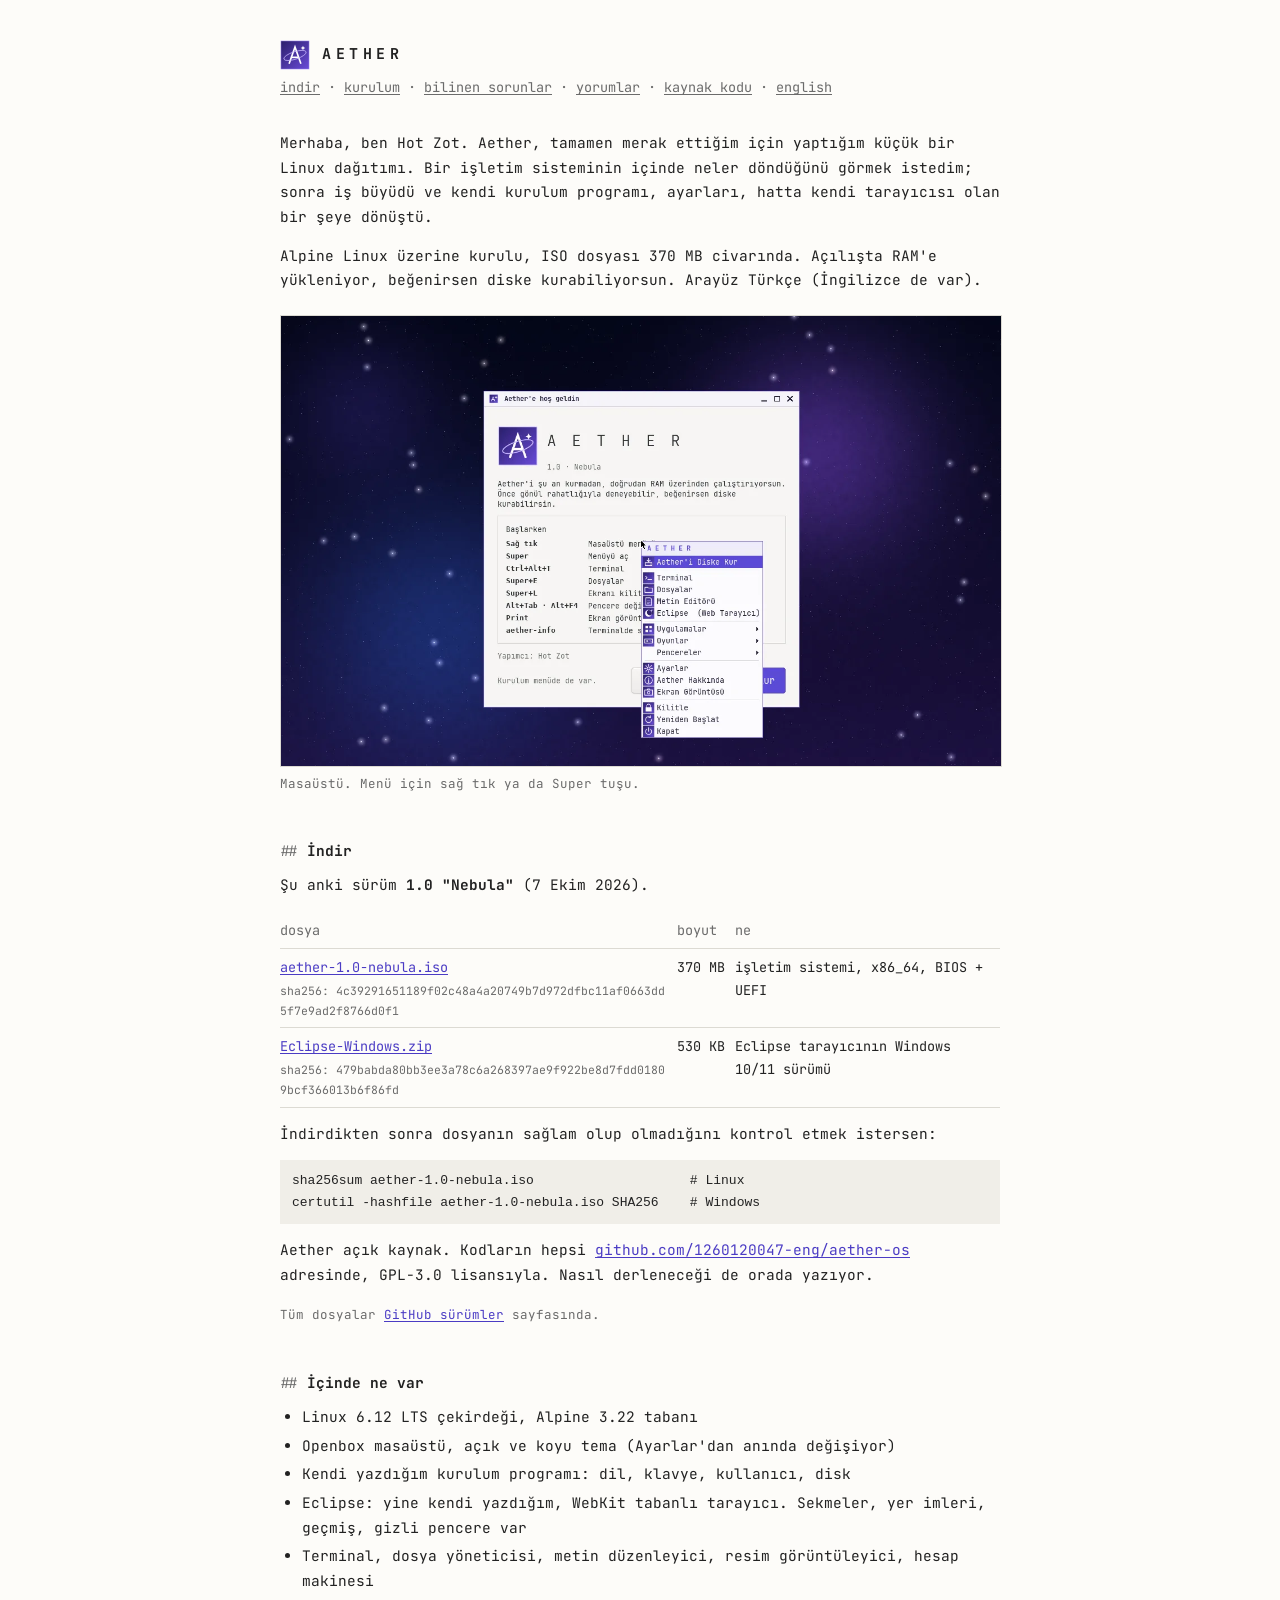
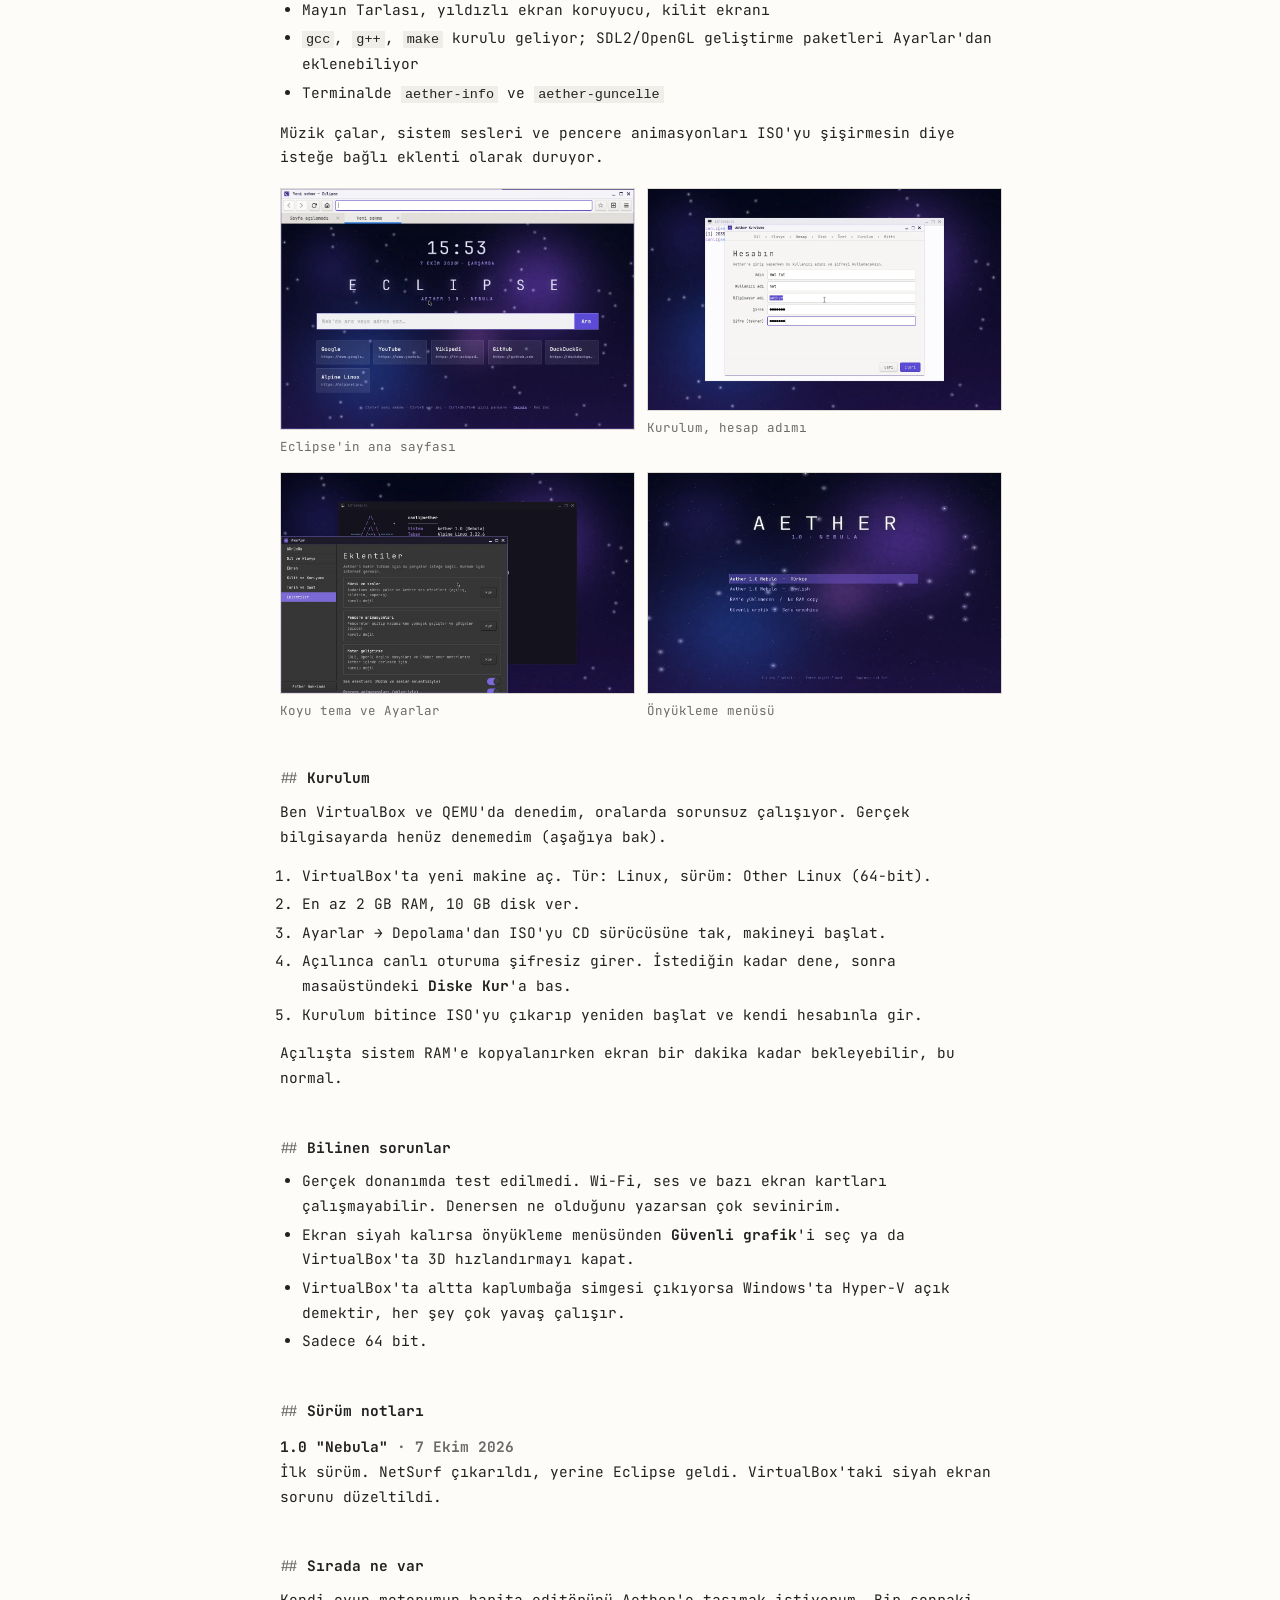
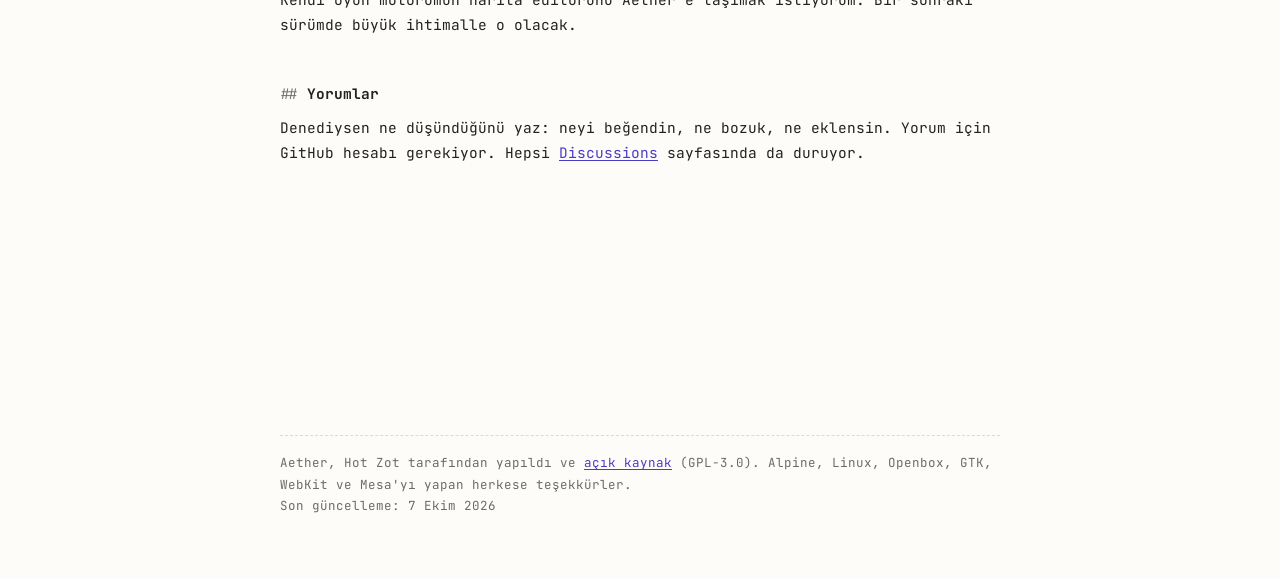
==== index.html @ 7eb0932d "İngilizce sayfa" ====
<!doctype html>
<html lang="tr">
<head>
<meta charset="utf-8">
<meta name="viewport" content="width=device-width, initial-scale=1">
<title>Aether Linux</title>
<meta name="description" content="Aether: Alpine tabanlı, küçük, Türkçe bir Linux dağıtımı. Hot Zot'un hobi projesi.">
<link rel="alternate" hreflang="tr" href="https://aether-os.dev/">
<link rel="alternate" hreflang="en" href="https://aether-os.dev/en/">
<link rel="icon" href="img/aether.svg" type="image/svg+xml">
<link rel="preconnect" href="https://fonts.googleapis.com">
<link rel="preconnect" href="https://fonts.gstatic.com" crossorigin>
<link rel="stylesheet" href="https://fonts.googleapis.com/css2?family=JetBrains+Mono:ital,wght@0,400;0,700;1,400&display=swap">
<style>
:root {
  --bg: #fdfcf9;
  --fg: #222;
  --soluk: #6b6b6b;
  --cizgi: #dcdad3;
  --link: #4b3cc4;
  --ziyaret: #7a3cab;
  --kod: #f0eee8;
}
@media (prefers-color-scheme: dark) {
  :root:not([data-theme="light"]) {
    --bg: #15141a; --fg: #ddd; --soluk: #8f8d99; --cizgi: #34323d;
    --link: #a99cff; --ziyaret: #c59cf0; --kod: #22212a; color-scheme: dark;
  }
}
:root[data-theme="dark"] {
  --bg: #15141a; --fg: #ddd; --soluk: #8f8d99; --cizgi: #34323d;
  --link: #a99cff; --ziyaret: #c59cf0; --kod: #22212a; color-scheme: dark;
}
html { -webkit-text-size-adjust: 100%; }
body {
  margin: 0; background: var(--bg); color: var(--fg);
  font: 14.5px/1.7 "JetBrains Mono", ui-monospace, Consolas, monospace;
}
.sayfa { max-width: 720px; margin: 0 auto; padding: 40px 16px 64px; }
a { color: var(--link); text-underline-offset: 2px; }
a:visited { color: var(--ziyaret); }
h1, h2 { font-weight: 700; line-height: 1.3; }
h1 { font-size: 15px; margin: 0; letter-spacing: .3em; }
h2 { font-size: 14.5px; margin: 48px 0 12px; }
h2::before { content: "## "; color: var(--soluk); font-weight: 400; }
p, ul, ol { margin: 0 0 14px; }
ul, ol { padding-left: 22px; }
li { margin-bottom: 4px; }
code { background: var(--kod); padding: 1px 4px; font-size: 13.5px; }
img { max-width: 100%; height: auto; display: block; }
.soluk { color: var(--soluk); }
small { font-size: 12.5px; }

.ust { display: flex; align-items: center; gap: 12px; margin-bottom: 6px; }
.ust img { width: 30px; height: 30px; }
.menu { margin: 0 0 32px; color: var(--soluk); font-size: 13.5px; }
.menu a, .menu a:visited { color: var(--soluk); }

figure { margin: 22px 0; }
figure img { border: 1px solid var(--cizgi); }
figcaption { color: var(--soluk); font-size: 12.5px; margin-top: 6px; }

.resimler { display: grid; grid-template-columns: 1fr 1fr; gap: 14px; margin: 18px 0; }
.resimler figure { margin: 0; }

.tablo { overflow-x: auto; margin: 14px 0; }
table { border-collapse: collapse; width: 100%; font-size: 13.5px; }
th, td { text-align: left; padding: 7px 10px 7px 0; border-bottom: 1px solid var(--cizgi); vertical-align: top; }
th { font-weight: 400; color: var(--soluk); }
td.boy { white-space: nowrap; }
.ozet { font-size: 11.5px; color: var(--soluk); word-break: break-all; display: block; margin-top: 2px; }

pre { background: var(--kod); padding: 10px 12px; overflow-x: auto; font-size: 13px; margin: 0 0 14px; }

.gunluk dt { font-weight: 700; }
.gunluk dd { margin: 0 0 12px 0; }

#yorumlar { margin-top: 14px; min-height: 200px; }
.alt { margin-top: 56px; padding-top: 16px; border-top: 1px dashed var(--cizgi); color: var(--soluk); font-size: 12.5px; }

@media (max-width: 560px) {
  body { font-size: 14px; }
  .resimler { grid-template-columns: 1fr; }
}
</style>
</head>
<body>
<div class="sayfa">

<div class="ust">
  <img src="img/aether.svg" alt="">
  <h1>AETHER</h1>
</div>
<p class="menu">
  <a href="#indir">indir</a> ·
  <a href="#kurulum">kurulum</a> ·
  <a href="#sorunlar">bilinen sorunlar</a> ·
  <a href="#yorum">yorumlar</a> ·
  <a href="https://github.com/1260120047-eng/aether-os">kaynak kodu</a> ·
  <a href="en/" hreflang="en" lang="en">english</a>
</p>

<p>Merhaba, ben Hot Zot. Aether, tamamen merak ettiğim için yaptığım küçük bir Linux dağıtımı. Bir işletim sisteminin içinde neler döndüğünü görmek istedim; sonra iş büyüdü ve kendi kurulum programı, ayarları, hatta kendi tarayıcısı olan bir şeye dönüştü.</p>

<p>Alpine Linux üzerine kurulu, ISO dosyası 370 MB civarında. Açılışta RAM'e yükleniyor, beğenirsen diske kurabiliyorsun. Arayüz Türkçe (İngilizce de var).</p>

<figure>
  <a href="img/masaustu.webp"><img src="img/masaustu.webp" width="1280" height="800" alt="Aether masaüstü"></a>
  <figcaption>Masaüstü. Menü için sağ tık ya da Super tuşu.</figcaption>
</figure>

<h2 id="indir">İndir</h2>

<p>Şu anki sürüm <b>1.0 "Nebula"</b> (7 Ekim 2026).</p>

<div class="tablo">
<table>
  <tr><th>dosya</th><th>boyut</th><th>ne</th></tr>
  <tr>
    <td><a href="https://github.com/1260120047-eng/aether/releases/download/1.0/aether-1.0-nebula.iso">aether-1.0-nebula.iso</a>
      <span class="ozet">sha256: 4c39291651189f02c48a4a20749b7d972dfbc11af0663dd5f7e9ad2f8766d0f1</span></td>
    <td class="boy">370 MB</td>
    <td>işletim sistemi, x86_64, BIOS + UEFI</td>
  </tr>
  <tr>
    <td><a href="https://github.com/1260120047-eng/aether/releases/download/1.0/Eclipse-Windows.zip">Eclipse-Windows.zip</a>
      <span class="ozet">sha256: 479babda80bb3ee3a78c6a268397ae9f922be8d7fdd01809bcf366013b6f86fd</span></td>
    <td class="boy">530 KB</td>
    <td>Eclipse tarayıcının Windows 10/11 sürümü</td>
  </tr>
</table>
</div>

<p>İndirdikten sonra dosyanın sağlam olup olmadığını kontrol etmek istersen:</p>
<pre>sha256sum aether-1.0-nebula.iso                    # Linux
certutil -hashfile aether-1.0-nebula.iso SHA256    # Windows</pre>

<p>Aether açık kaynak. Kodların hepsi <a href="https://github.com/1260120047-eng/aether-os">github.com/1260120047-eng/aether-os</a> adresinde, GPL-3.0 lisansıyla. Nasıl derleneceği de orada yazıyor.</p>

<p class="soluk"><small>Tüm dosyalar <a href="https://github.com/1260120047-eng/aether/releases">GitHub sürümler</a> sayfasında.</small></p>

<h2>İçinde ne var</h2>

<ul>
  <li>Linux 6.12 LTS çekirdeği, Alpine 3.22 tabanı</li>
  <li>Openbox masaüstü, açık ve koyu tema (Ayarlar'dan anında değişiyor)</li>
  <li>Kendi yazdığım kurulum programı: dil, klavye, kullanıcı, disk</li>
  <li>Eclipse: yine kendi yazdığım, WebKit tabanlı tarayıcı. Sekmeler, yer imleri, geçmiş, gizli pencere var</li>
  <li>Terminal, dosya yöneticisi, metin düzenleyici, resim görüntüleyici, hesap makinesi</li>
  <li>Mayın Tarlası, yıldızlı ekran koruyucu, kilit ekranı</li>
  <li><code>gcc</code>, <code>g++</code>, <code>make</code> kurulu geliyor; SDL2/OpenGL geliştirme paketleri Ayarlar'dan eklenebiliyor</li>
  <li>Terminalde <code>aether-info</code> ve <code>aether-guncelle</code></li>
</ul>

<p>Müzik çalar, sistem sesleri ve pencere animasyonları ISO'yu şişirmesin diye isteğe bağlı eklenti olarak duruyor.</p>

<div class="resimler">
  <figure>
    <a href="img/eclipse.webp"><img src="img/eclipse.webp" width="1102" height="750" alt="Eclipse tarayıcı" loading="lazy"></a>
    <figcaption>Eclipse'in ana sayfası</figcaption>
  </figure>
  <figure>
    <a href="img/kurulum.webp"><img src="img/kurulum.webp" width="1280" height="800" alt="Kurulum programı" loading="lazy"></a>
    <figcaption>Kurulum, hesap adımı</figcaption>
  </figure>
  <figure>
    <a href="img/koyu-tema.webp"><img src="img/koyu-tema.webp" width="1280" height="800" alt="Koyu tema" loading="lazy"></a>
    <figcaption>Koyu tema ve Ayarlar</figcaption>
  </figure>
  <figure>
    <a href="img/grub.webp"><img src="img/grub.webp" width="800" height="600" alt="Önyükleme menüsü" loading="lazy"></a>
    <figcaption>Önyükleme menüsü</figcaption>
  </figure>
</div>

<h2 id="kurulum">Kurulum</h2>

<p>Ben VirtualBox ve QEMU'da denedim, oralarda sorunsuz çalışıyor. Gerçek bilgisayarda henüz denemedim (aşağıya bak).</p>

<ol>
  <li>VirtualBox'ta yeni makine aç. Tür: Linux, sürüm: Other Linux (64-bit).</li>
  <li>En az 2 GB RAM, 10 GB disk ver.</li>
  <li>Ayarlar → Depolama'dan ISO'yu CD sürücüsüne tak, makineyi başlat.</li>
  <li>Açılınca canlı oturuma şifresiz girer. İstediğin kadar dene, sonra masaüstündeki <b>Diske Kur</b>'a bas.</li>
  <li>Kurulum bitince ISO'yu çıkarıp yeniden başlat ve kendi hesabınla gir.</li>
</ol>

<p>Açılışta sistem RAM'e kopyalanırken ekran bir dakika kadar bekleyebilir, bu normal.</p>

<h2 id="sorunlar">Bilinen sorunlar</h2>

<ul>
  <li>Gerçek donanımda test edilmedi. Wi-Fi, ses ve bazı ekran kartları çalışmayabilir. Denersen ne olduğunu yazarsan çok sevinirim.</li>
  <li>Ekran siyah kalırsa önyükleme menüsünden <b>Güvenli grafik</b>'i seç ya da VirtualBox'ta 3D hızlandırmayı kapat.</li>
  <li>VirtualBox'ta altta kaplumbağa simgesi çıkıyorsa Windows'ta Hyper-V açık demektir, her şey çok yavaş çalışır.</li>
  <li>Sadece 64 bit.</li>
</ul>

<h2>Sürüm notları</h2>

<dl class="gunluk">
  <dt>1.0 "Nebula" <span class="soluk">· 7 Ekim 2026</span></dt>
  <dd>İlk sürüm. NetSurf çıkarıldı, yerine Eclipse geldi. VirtualBox'taki siyah ekran sorunu düzeltildi.</dd>
</dl>

<h2>Sırada ne var</h2>

<p>Kendi oyun motorumun harita editörünü Aether'e taşımak istiyorum. Bir sonraki sürümde büyük ihtimalle o olacak.</p>

<h2 id="yorum">Yorumlar</h2>

<p>Denediysen ne düşündüğünü yaz: neyi beğendin, ne bozuk, ne eklensin. Yorum için GitHub hesabı gerekiyor. Hepsi <a href="https://github.com/1260120047-eng/aether/discussions">Discussions</a> sayfasında da duruyor.</p>

<div id="yorumlar">
<script src="https://giscus.app/client.js"
        data-repo="1260120047-eng/aether"
        data-repo-id="R_kgDOU_pYoA"
        data-category="Announcements"
        data-category-id="DIC_kwDOU_pYoM4DHRGf"
        data-mapping="specific"
        data-term="aether-1.0"
        data-strict="0"
        data-reactions-enabled="1"
        data-emit-metadata="0"
        data-input-position="top"
        data-theme="preferred_color_scheme"
        data-lang="tr"
        data-loading="lazy"
        crossorigin="anonymous"
        async>
</script>
</div>

<div class="alt">
  Aether, Hot Zot tarafından yapıldı ve <a href="https://github.com/1260120047-eng/aether-os">açık kaynak</a> (GPL-3.0). Alpine, Linux, Openbox, GTK, WebKit ve Mesa'yı yapan herkese teşekkürler.<br>
  Son güncelleme: 7 Ekim 2026
</div>

</div>
</body>
</html>
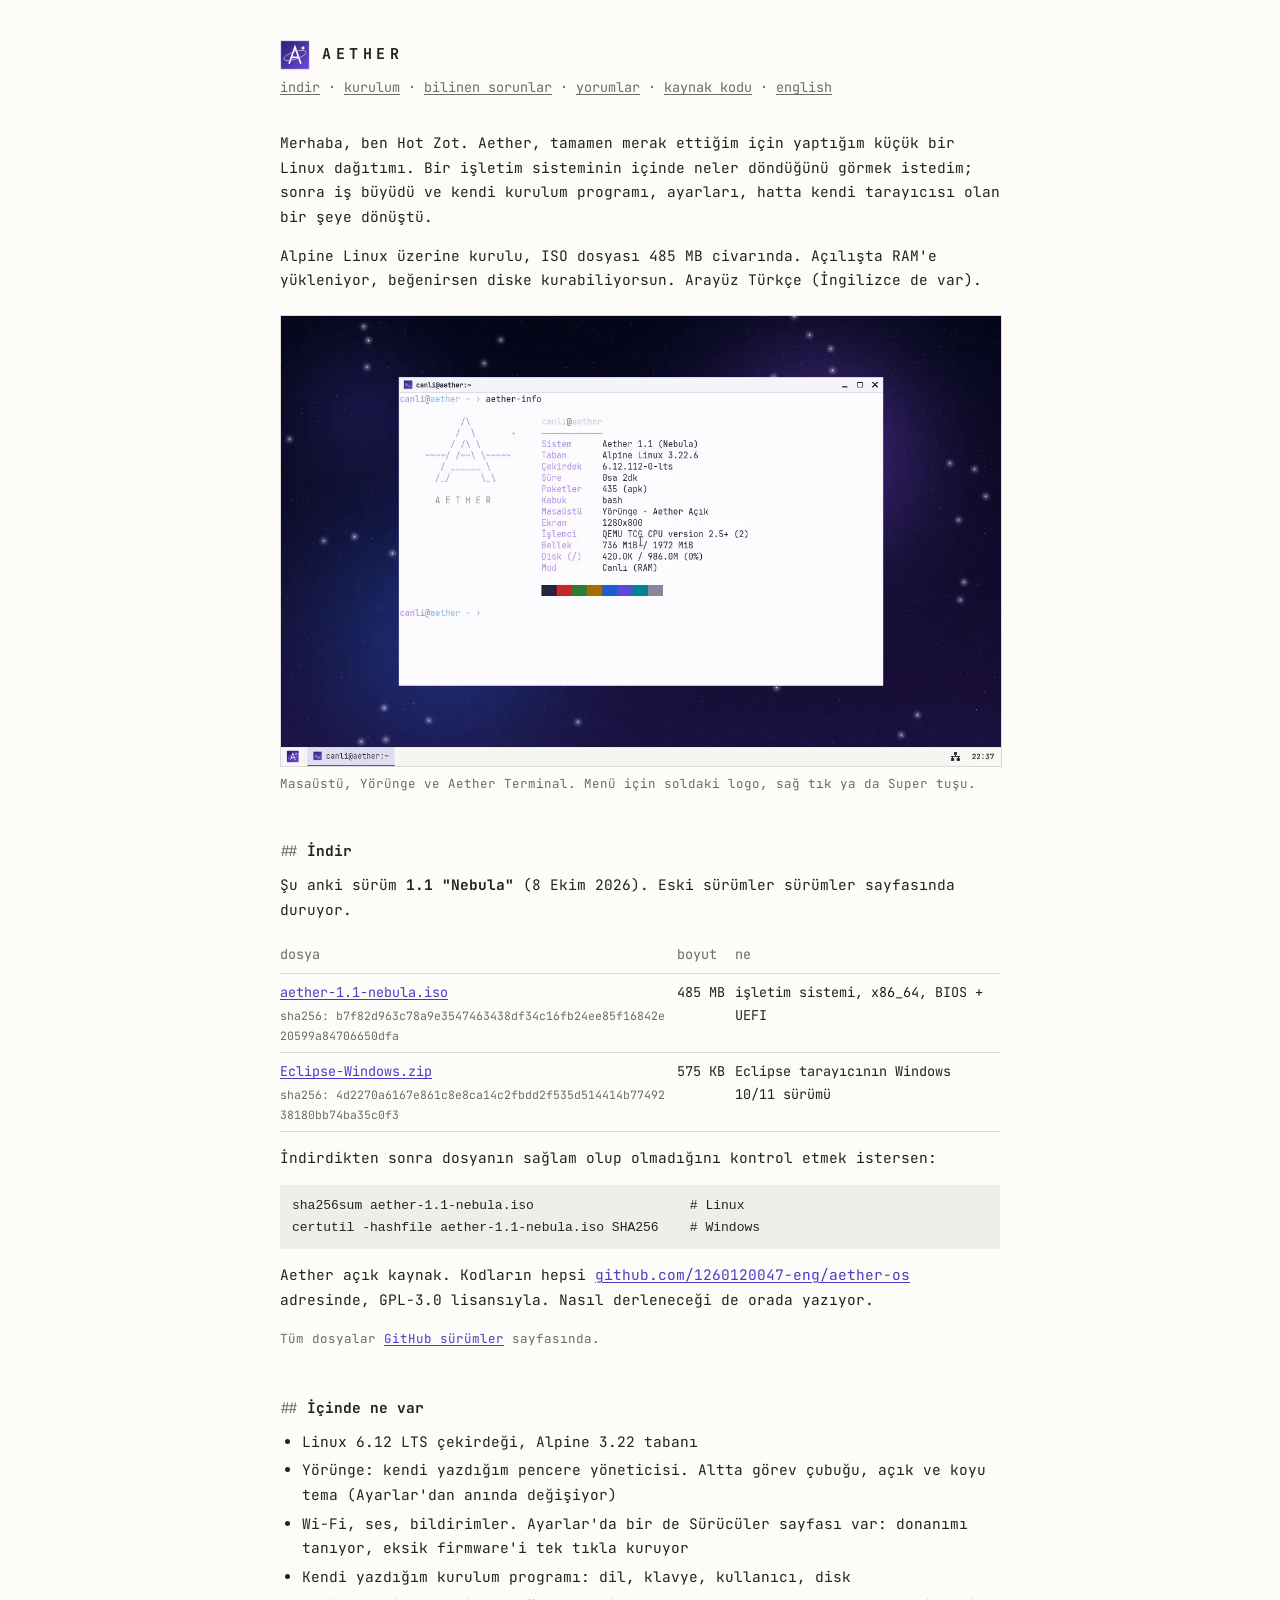
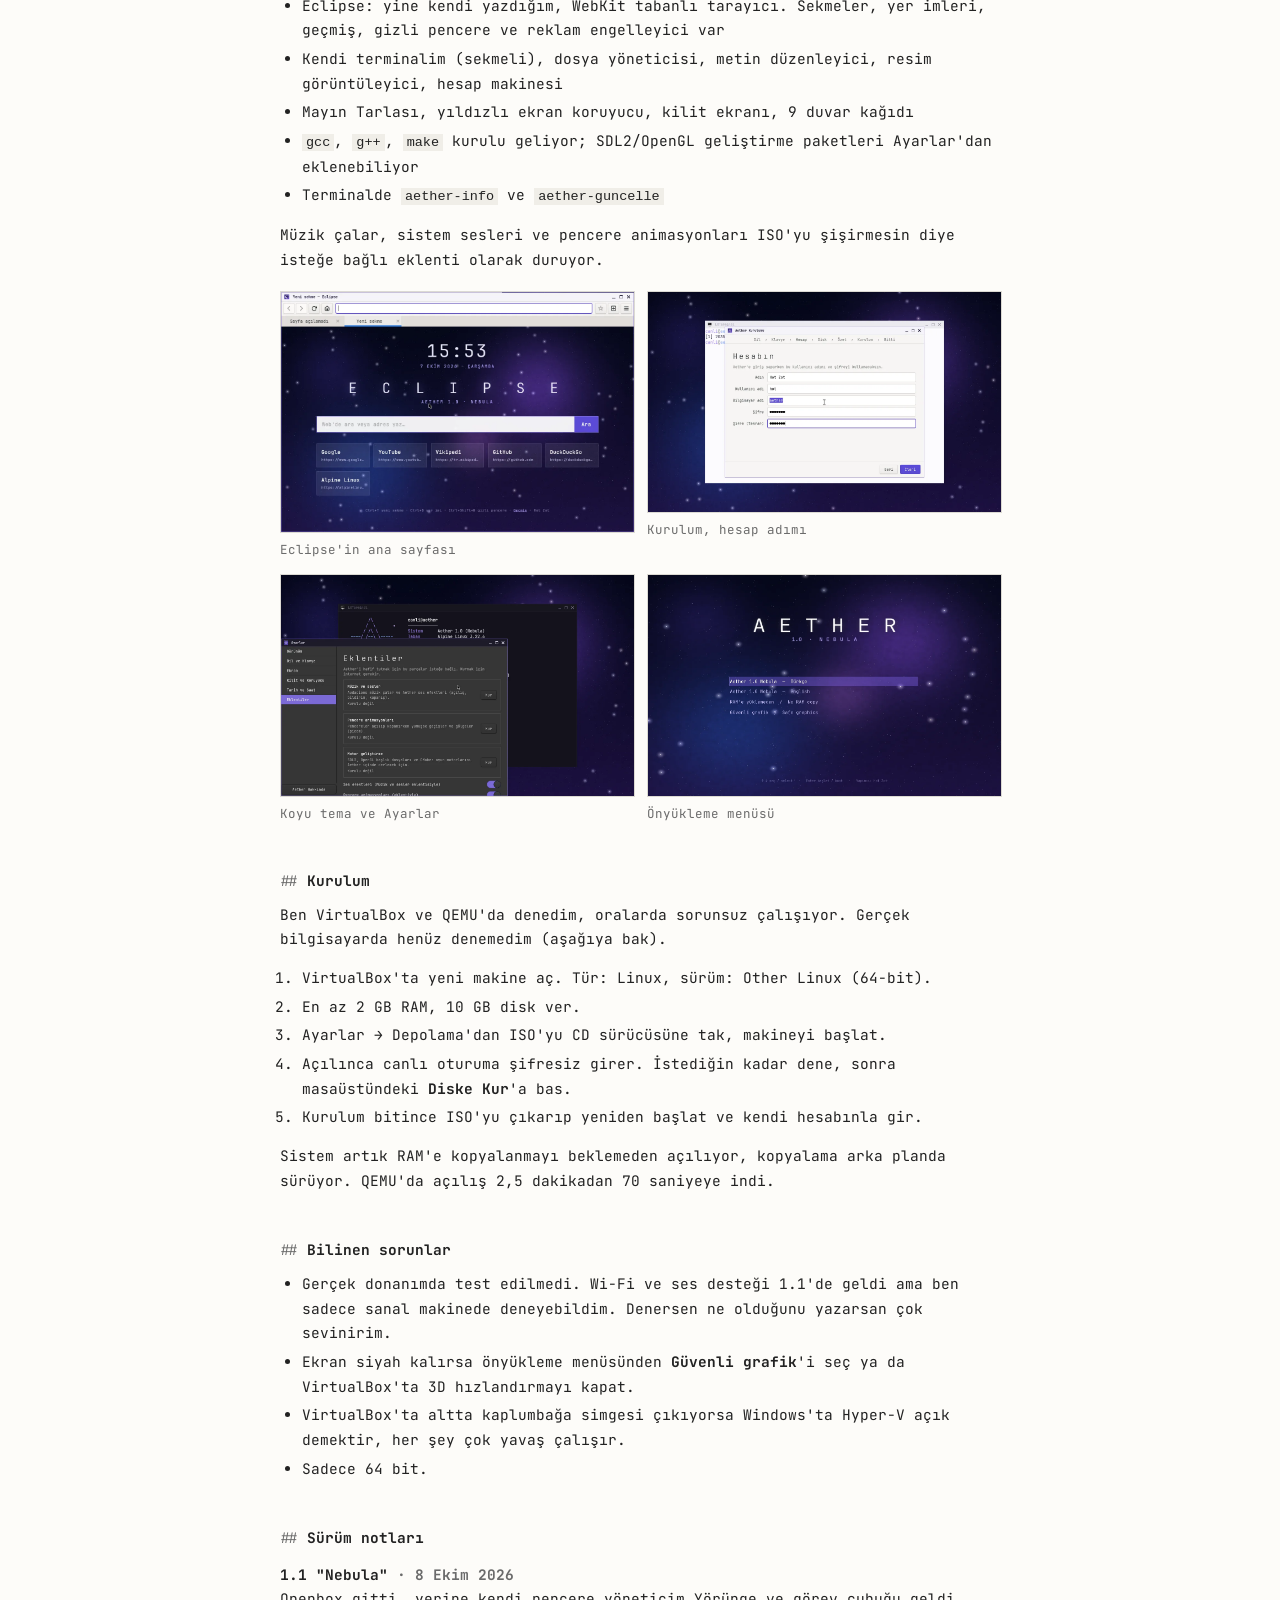
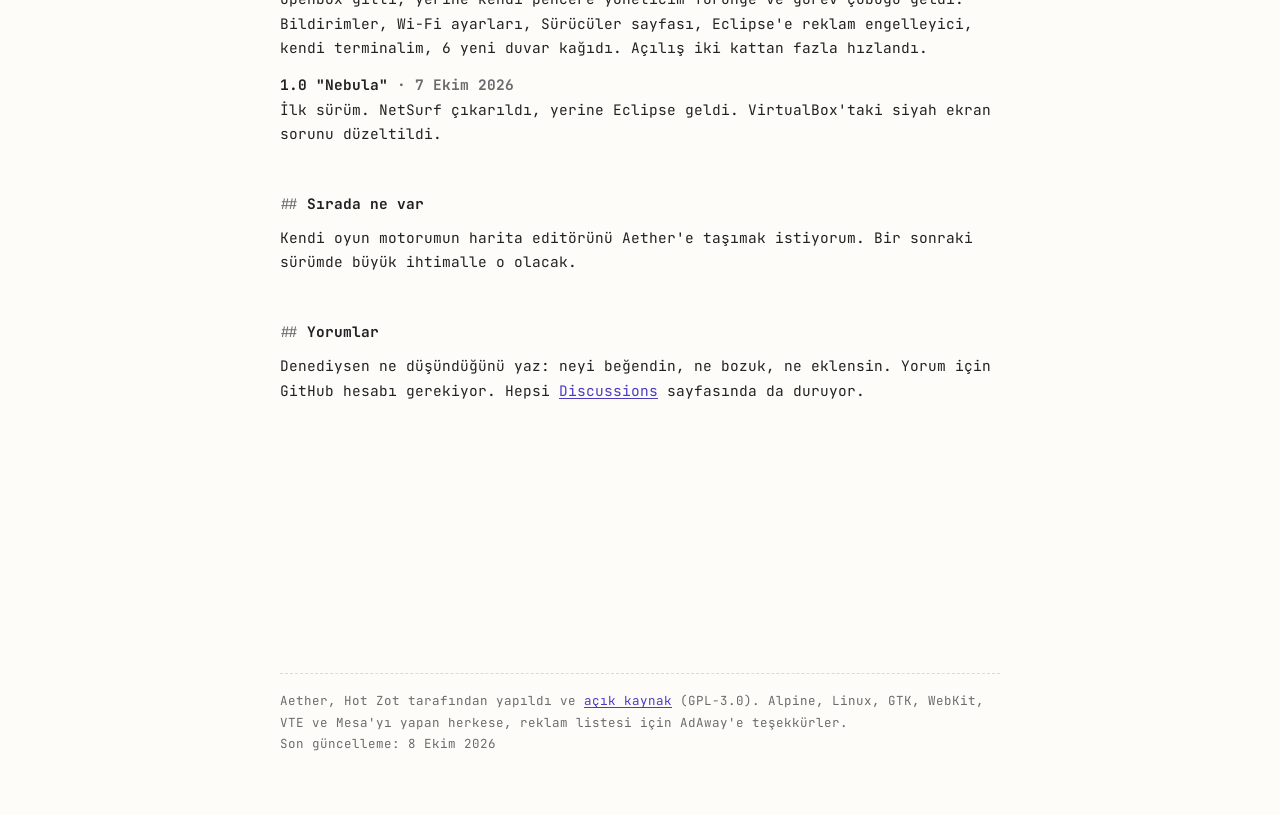
==== commit e55d703c: "1.1 "Nebula"" ====
--- a/index.html
+++ b/index.html
@@ -102,38 +102,38 @@
 
 <p>Merhaba, ben Hot Zot. Aether, tamamen merak ettiğim için yaptığım küçük bir Linux dağıtımı. Bir işletim sisteminin içinde neler döndüğünü görmek istedim; sonra iş büyüdü ve kendi kurulum programı, ayarları, hatta kendi tarayıcısı olan bir şeye dönüştü.</p>
 
-<p>Alpine Linux üzerine kurulu, ISO dosyası 370 MB civarında. Açılışta RAM'e yükleniyor, beğenirsen diske kurabiliyorsun. Arayüz Türkçe (İngilizce de var).</p>
+<p>Alpine Linux üzerine kurulu, ISO dosyası 485 MB civarında. Açılışta RAM'e yükleniyor, beğenirsen diske kurabiliyorsun. Arayüz Türkçe (İngilizce de var).</p>
 
 <figure>
   <a href="img/masaustu.webp"><img src="img/masaustu.webp" width="1280" height="800" alt="Aether masaüstü"></a>
-  <figcaption>Masaüstü. Menü için sağ tık ya da Super tuşu.</figcaption>
+  <figcaption>Masaüstü, Yörünge ve Aether Terminal. Menü için soldaki logo, sağ tık ya da Super tuşu.</figcaption>
 </figure>
 
 <h2 id="indir">İndir</h2>
 
-<p>Şu anki sürüm <b>1.0 "Nebula"</b> (7 Ekim 2026).</p>
+<p>Şu anki sürüm <b>1.1 "Nebula"</b> (8 Ekim 2026). Eski sürümler sürümler sayfasında duruyor.</p>
 
 <div class="tablo">
 <table>
   <tr><th>dosya</th><th>boyut</th><th>ne</th></tr>
   <tr>
-    <td><a href="https://github.com/1260120047-eng/aether/releases/download/1.0/aether-1.0-nebula.iso">aether-1.0-nebula.iso</a>
-      <span class="ozet">sha256: 4c39291651189f02c48a4a20749b7d972dfbc11af0663dd5f7e9ad2f8766d0f1</span></td>
-    <td class="boy">370 MB</td>
+    <td><a href="https://github.com/1260120047-eng/aether/releases/download/1.1/aether-1.1-nebula.iso">aether-1.1-nebula.iso</a>
+      <span class="ozet">sha256: b7f82d963c78a9e3547463438df34c16fb24ee85f16842e20599a84706650dfa</span></td>
+    <td class="boy">485 MB</td>
     <td>işletim sistemi, x86_64, BIOS + UEFI</td>
   </tr>
   <tr>
-    <td><a href="https://github.com/1260120047-eng/aether/releases/download/1.0/Eclipse-Windows.zip">Eclipse-Windows.zip</a>
-      <span class="ozet">sha256: 479babda80bb3ee3a78c6a268397ae9f922be8d7fdd01809bcf366013b6f86fd</span></td>
-    <td class="boy">530 KB</td>
+    <td><a href="https://github.com/1260120047-eng/aether/releases/download/1.1/Eclipse-Windows.zip">Eclipse-Windows.zip</a>
+      <span class="ozet">sha256: 4d2270a6167e861c8e8ca14c2fbdd2f535d514414b7749238180bb74ba35c0f3</span></td>
+    <td class="boy">575 KB</td>
     <td>Eclipse tarayıcının Windows 10/11 sürümü</td>
   </tr>
 </table>
 </div>
 
 <p>İndirdikten sonra dosyanın sağlam olup olmadığını kontrol etmek istersen:</p>
-<pre>sha256sum aether-1.0-nebula.iso                    # Linux
-certutil -hashfile aether-1.0-nebula.iso SHA256    # Windows</pre>
+<pre>sha256sum aether-1.1-nebula.iso                    # Linux
+certutil -hashfile aether-1.1-nebula.iso SHA256    # Windows</pre>
 
 <p>Aether açık kaynak. Kodların hepsi <a href="https://github.com/1260120047-eng/aether-os">github.com/1260120047-eng/aether-os</a> adresinde, GPL-3.0 lisansıyla. Nasıl derleneceği de orada yazıyor.</p>
 
@@ -143,11 +143,12 @@
 
 <ul>
   <li>Linux 6.12 LTS çekirdeği, Alpine 3.22 tabanı</li>
-  <li>Openbox masaüstü, açık ve koyu tema (Ayarlar'dan anında değişiyor)</li>
+  <li>Yörünge: kendi yazdığım pencere yöneticisi. Altta görev çubuğu, açık ve koyu tema (Ayarlar'dan anında değişiyor)</li>
+  <li>Wi-Fi, ses, bildirimler. Ayarlar'da bir de Sürücüler sayfası var: donanımı tanıyor, eksik firmware'i tek tıkla kuruyor</li>
   <li>Kendi yazdığım kurulum programı: dil, klavye, kullanıcı, disk</li>
-  <li>Eclipse: yine kendi yazdığım, WebKit tabanlı tarayıcı. Sekmeler, yer imleri, geçmiş, gizli pencere var</li>
-  <li>Terminal, dosya yöneticisi, metin düzenleyici, resim görüntüleyici, hesap makinesi</li>
-  <li>Mayın Tarlası, yıldızlı ekran koruyucu, kilit ekranı</li>
+  <li>Eclipse: yine kendi yazdığım, WebKit tabanlı tarayıcı. Sekmeler, yer imleri, geçmiş, gizli pencere ve reklam engelleyici var</li>
+  <li>Kendi terminalim (sekmeli), dosya yöneticisi, metin düzenleyici, resim görüntüleyici, hesap makinesi</li>
+  <li>Mayın Tarlası, yıldızlı ekran koruyucu, kilit ekranı, 9 duvar kağıdı</li>
   <li><code>gcc</code>, <code>g++</code>, <code>make</code> kurulu geliyor; SDL2/OpenGL geliştirme paketleri Ayarlar'dan eklenebiliyor</li>
   <li>Terminalde <code>aether-info</code> ve <code>aether-guncelle</code></li>
 </ul>
@@ -185,12 +186,12 @@
   <li>Kurulum bitince ISO'yu çıkarıp yeniden başlat ve kendi hesabınla gir.</li>
 </ol>
 
-<p>Açılışta sistem RAM'e kopyalanırken ekran bir dakika kadar bekleyebilir, bu normal.</p>
+<p>Sistem artık RAM'e kopyalanmayı beklemeden açılıyor, kopyalama arka planda sürüyor. QEMU'da açılış 2,5 dakikadan 70 saniyeye indi.</p>
 
 <h2 id="sorunlar">Bilinen sorunlar</h2>
 
 <ul>
-  <li>Gerçek donanımda test edilmedi. Wi-Fi, ses ve bazı ekran kartları çalışmayabilir. Denersen ne olduğunu yazarsan çok sevinirim.</li>
+  <li>Gerçek donanımda test edilmedi. Wi-Fi ve ses desteği 1.1'de geldi ama ben sadece sanal makinede deneyebildim. Denersen ne olduğunu yazarsan çok sevinirim.</li>
   <li>Ekran siyah kalırsa önyükleme menüsünden <b>Güvenli grafik</b>'i seç ya da VirtualBox'ta 3D hızlandırmayı kapat.</li>
   <li>VirtualBox'ta altta kaplumbağa simgesi çıkıyorsa Windows'ta Hyper-V açık demektir, her şey çok yavaş çalışır.</li>
   <li>Sadece 64 bit.</li>
@@ -199,6 +200,8 @@
 <h2>Sürüm notları</h2>
 
 <dl class="gunluk">
+  <dt>1.1 "Nebula" <span class="soluk">· 8 Ekim 2026</span></dt>
+  <dd>Openbox gitti, yerine kendi pencere yöneticim Yörünge ve görev çubuğu geldi. Bildirimler, Wi-Fi ayarları, Sürücüler sayfası, Eclipse'e reklam engelleyici, kendi terminalim, 6 yeni duvar kağıdı. Açılış iki kattan fazla hızlandı.</dd>
   <dt>1.0 "Nebula" <span class="soluk">· 7 Ekim 2026</span></dt>
   <dd>İlk sürüm. NetSurf çıkarıldı, yerine Eclipse geldi. VirtualBox'taki siyah ekran sorunu düzeltildi.</dd>
 </dl>
@@ -232,8 +235,8 @@
 </div>
 
 <div class="alt">
-  Aether, Hot Zot tarafından yapıldı ve <a href="https://github.com/1260120047-eng/aether-os">açık kaynak</a> (GPL-3.0). Alpine, Linux, Openbox, GTK, WebKit ve Mesa'yı yapan herkese teşekkürler.<br>
-  Son güncelleme: 7 Ekim 2026
+  Aether, Hot Zot tarafından yapıldı ve <a href="https://github.com/1260120047-eng/aether-os">açık kaynak</a> (GPL-3.0). Alpine, Linux, GTK, WebKit, VTE ve Mesa'yı yapan herkese, reklam listesi için AdAway'e teşekkürler.<br>
+  Son güncelleme: 8 Ekim 2026
 </div>
 
 </div>
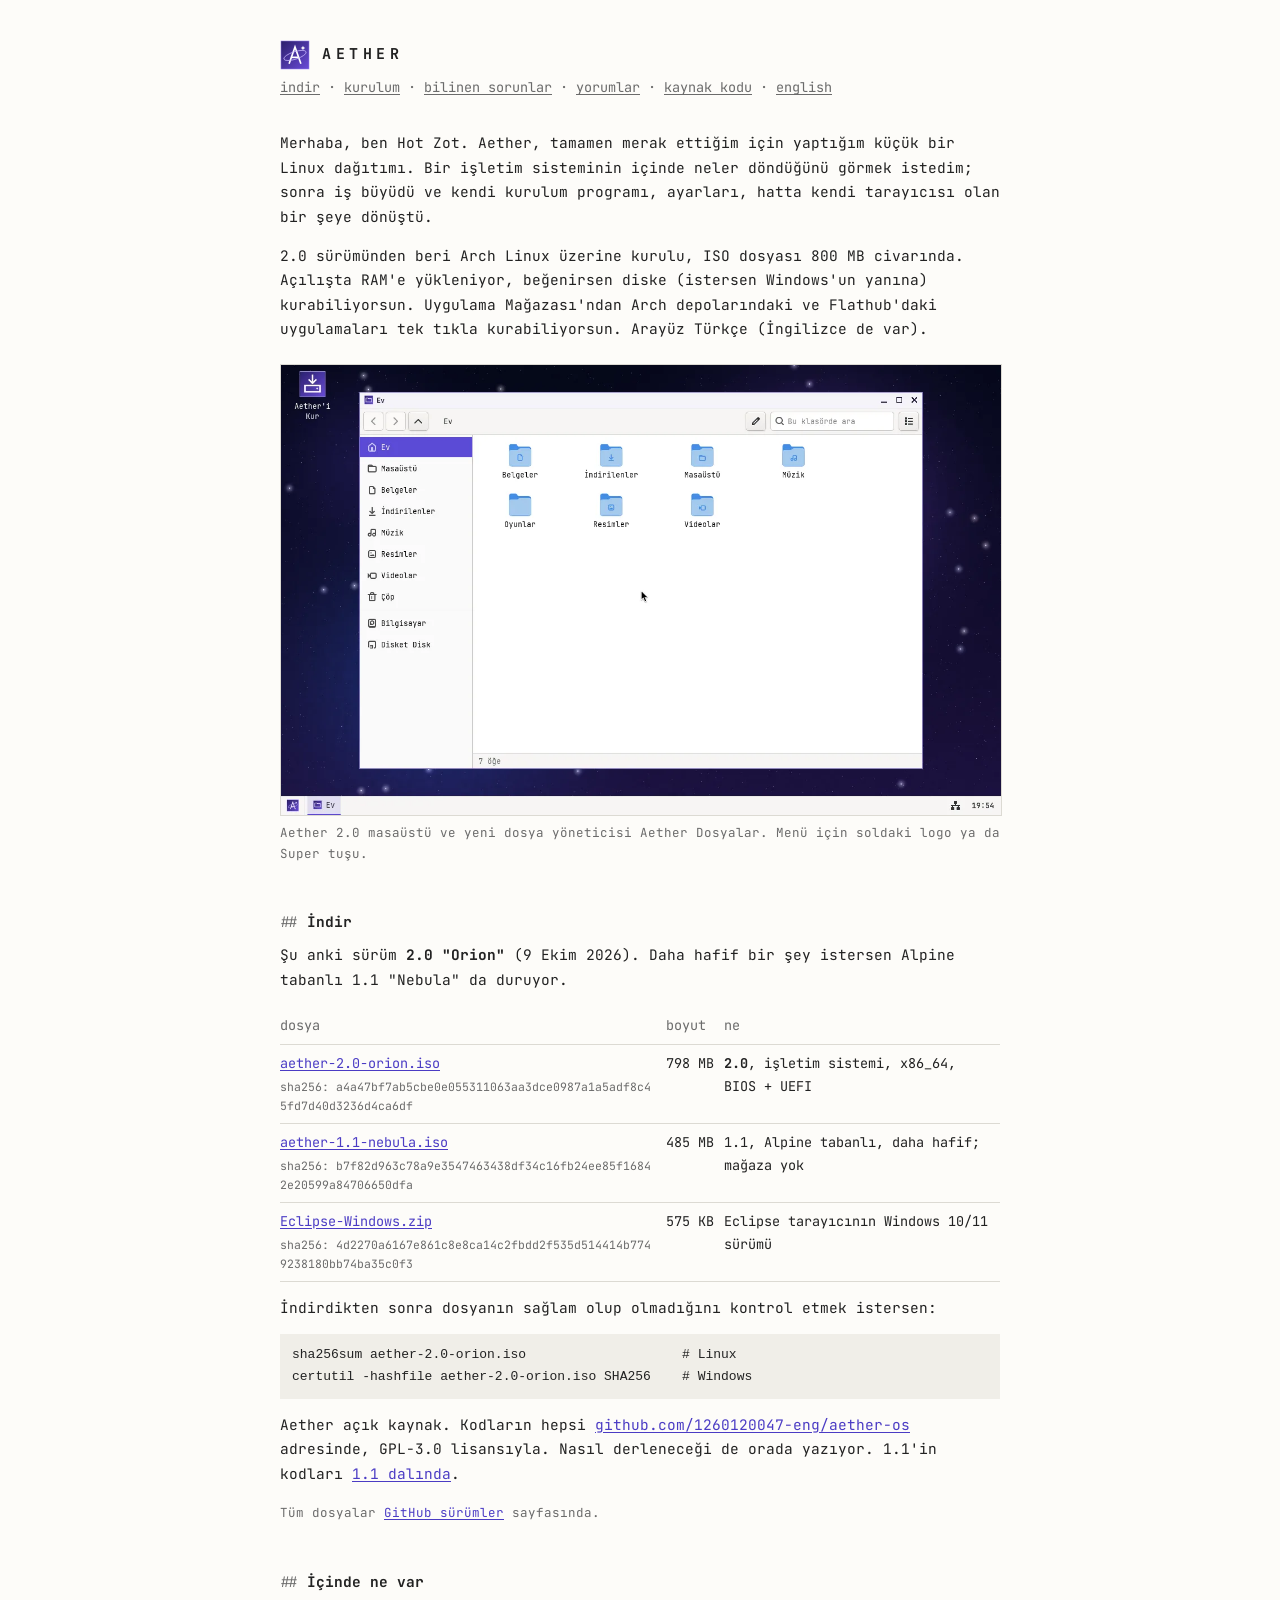
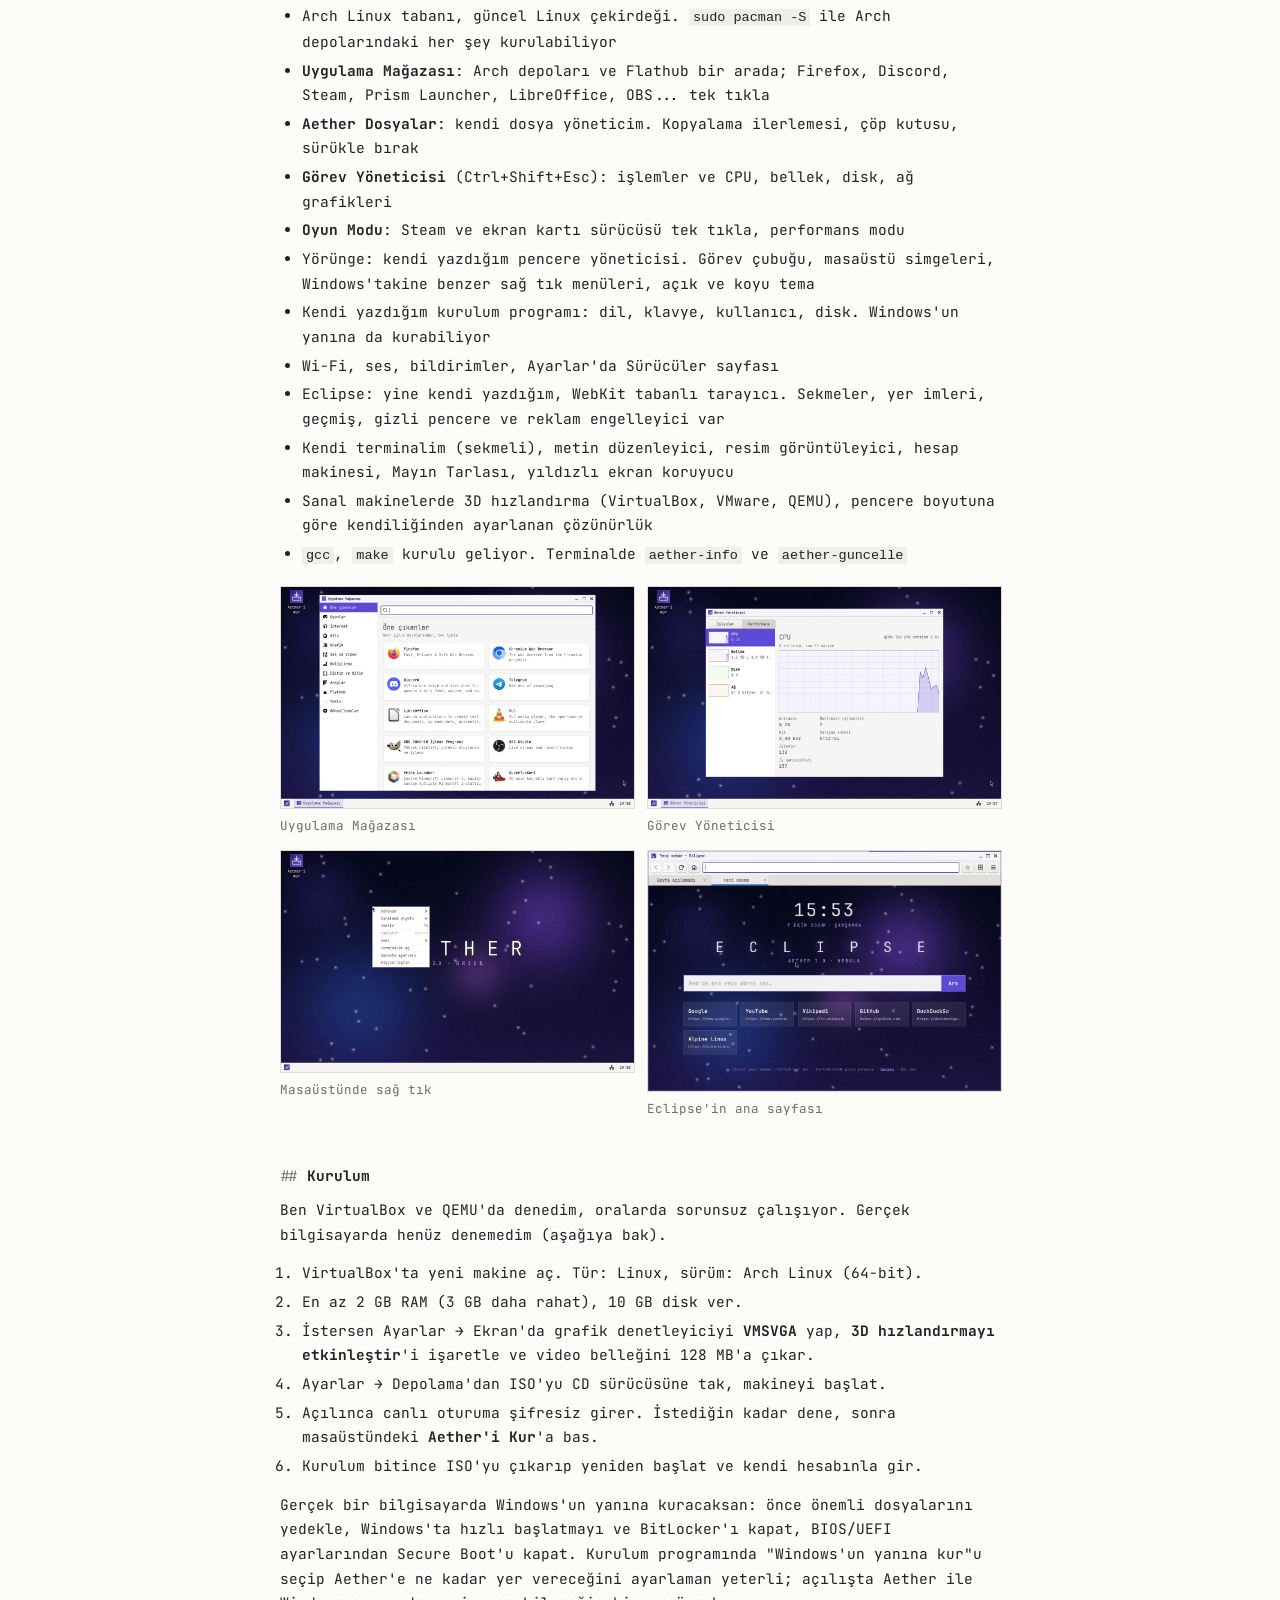
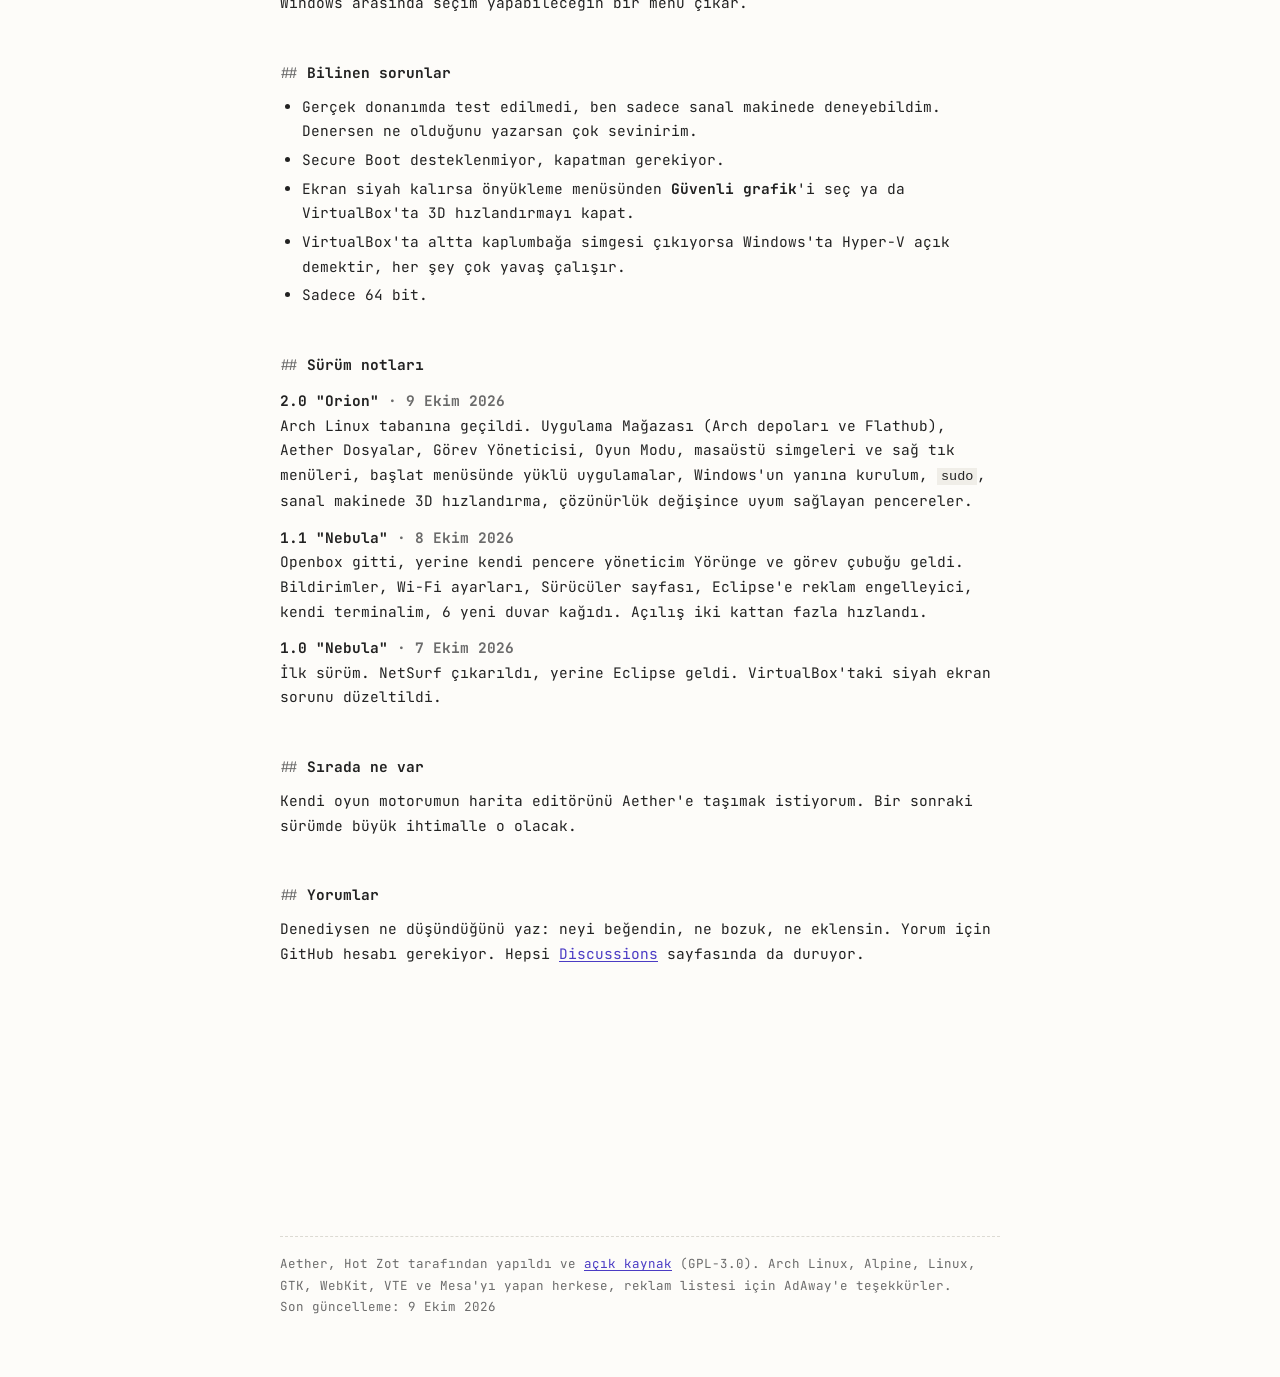
==== commit 8ce817d1: "2.0 "Orion"" ====
--- a/index.html
+++ b/index.html
@@ -4,7 +4,7 @@
 <meta charset="utf-8">
 <meta name="viewport" content="width=device-width, initial-scale=1">
 <title>Aether Linux</title>
-<meta name="description" content="Aether: Alpine tabanlı, küçük, Türkçe bir Linux dağıtımı. Hot Zot'un hobi projesi.">
+<meta name="description" content="Aether: Arch Linux tabanlı, küçük, Türkçe bir Linux dağıtımı. Hot Zot'un hobi projesi.">
 <link rel="alternate" hreflang="tr" href="https://aether-os.dev/">
 <link rel="alternate" hreflang="en" href="https://aether-os.dev/en/">
 <link rel="icon" href="img/aether.svg" type="image/svg+xml">
@@ -102,25 +102,31 @@
 
 <p>Merhaba, ben Hot Zot. Aether, tamamen merak ettiğim için yaptığım küçük bir Linux dağıtımı. Bir işletim sisteminin içinde neler döndüğünü görmek istedim; sonra iş büyüdü ve kendi kurulum programı, ayarları, hatta kendi tarayıcısı olan bir şeye dönüştü.</p>
 
-<p>Alpine Linux üzerine kurulu, ISO dosyası 485 MB civarında. Açılışta RAM'e yükleniyor, beğenirsen diske kurabiliyorsun. Arayüz Türkçe (İngilizce de var).</p>
+<p>2.0 sürümünden beri Arch Linux üzerine kurulu, ISO dosyası 800 MB civarında. Açılışta RAM'e yükleniyor, beğenirsen diske (istersen Windows'un yanına) kurabiliyorsun. Uygulama Mağazası'ndan Arch depolarındaki ve Flathub'daki uygulamaları tek tıkla kurabiliyorsun. Arayüz Türkçe (İngilizce de var).</p>
 
 <figure>
-  <a href="img/masaustu.webp"><img src="img/masaustu.webp" width="1280" height="800" alt="Aether masaüstü"></a>
-  <figcaption>Masaüstü, Yörünge ve Aether Terminal. Menü için soldaki logo, sağ tık ya da Super tuşu.</figcaption>
+  <a href="img/dosyalar.webp"><img src="img/dosyalar.webp" width="1280" height="800" alt="Aether 2.0 masaüstü ve Aether Dosyalar"></a>
+  <figcaption>Aether 2.0 masaüstü ve yeni dosya yöneticisi Aether Dosyalar. Menü için soldaki logo ya da Super tuşu.</figcaption>
 </figure>
 
 <h2 id="indir">İndir</h2>
 
-<p>Şu anki sürüm <b>1.1 "Nebula"</b> (8 Ekim 2026). Eski sürümler sürümler sayfasında duruyor.</p>
+<p>Şu anki sürüm <b>2.0 "Orion"</b> (9 Ekim 2026). Daha hafif bir şey istersen Alpine tabanlı 1.1 "Nebula" da duruyor.</p>
 
 <div class="tablo">
 <table>
   <tr><th>dosya</th><th>boyut</th><th>ne</th></tr>
   <tr>
+    <td><a href="https://github.com/1260120047-eng/aether/releases/download/2.0/aether-2.0-orion.iso">aether-2.0-orion.iso</a>
+      <span class="ozet">sha256: a4a47bf7ab5cbe0e055311063aa3dce0987a1a5adf8c45fd7d40d3236d4ca6df</span></td>
+    <td class="boy">798 MB</td>
+    <td><b>2.0</b>, işletim sistemi, x86_64, BIOS + UEFI</td>
+  </tr>
+  <tr>
     <td><a href="https://github.com/1260120047-eng/aether/releases/download/1.1/aether-1.1-nebula.iso">aether-1.1-nebula.iso</a>
       <span class="ozet">sha256: b7f82d963c78a9e3547463438df34c16fb24ee85f16842e20599a84706650dfa</span></td>
     <td class="boy">485 MB</td>
-    <td>işletim sistemi, x86_64, BIOS + UEFI</td>
+    <td>1.1, Alpine tabanlı, daha hafif; mağaza yok</td>
   </tr>
   <tr>
     <td><a href="https://github.com/1260120047-eng/aether/releases/download/1.1/Eclipse-Windows.zip">Eclipse-Windows.zip</a>
@@ -132,46 +138,48 @@
 </div>
 
 <p>İndirdikten sonra dosyanın sağlam olup olmadığını kontrol etmek istersen:</p>
-<pre>sha256sum aether-1.1-nebula.iso                    # Linux
-certutil -hashfile aether-1.1-nebula.iso SHA256    # Windows</pre>
-
-<p>Aether açık kaynak. Kodların hepsi <a href="https://github.com/1260120047-eng/aether-os">github.com/1260120047-eng/aether-os</a> adresinde, GPL-3.0 lisansıyla. Nasıl derleneceği de orada yazıyor.</p>
+<pre>sha256sum aether-2.0-orion.iso                    # Linux
+certutil -hashfile aether-2.0-orion.iso SHA256    # Windows</pre>
+
+<p>Aether açık kaynak. Kodların hepsi <a href="https://github.com/1260120047-eng/aether-os">github.com/1260120047-eng/aether-os</a> adresinde, GPL-3.0 lisansıyla. Nasıl derleneceği de orada yazıyor. 1.1'in kodları <a href="https://github.com/1260120047-eng/aether-os/tree/1.1">1.1 dalında</a>.</p>
 
 <p class="soluk"><small>Tüm dosyalar <a href="https://github.com/1260120047-eng/aether/releases">GitHub sürümler</a> sayfasında.</small></p>
 
 <h2>İçinde ne var</h2>
 
 <ul>
-  <li>Linux 6.12 LTS çekirdeği, Alpine 3.22 tabanı</li>
-  <li>Yörünge: kendi yazdığım pencere yöneticisi. Altta görev çubuğu, açık ve koyu tema (Ayarlar'dan anında değişiyor)</li>
-  <li>Wi-Fi, ses, bildirimler. Ayarlar'da bir de Sürücüler sayfası var: donanımı tanıyor, eksik firmware'i tek tıkla kuruyor</li>
-  <li>Kendi yazdığım kurulum programı: dil, klavye, kullanıcı, disk</li>
+  <li>Arch Linux tabanı, güncel Linux çekirdeği. <code>sudo pacman -S</code> ile Arch depolarındaki her şey kurulabiliyor</li>
+  <li><b>Uygulama Mağazası</b>: Arch depoları ve Flathub bir arada; Firefox, Discord, Steam, Prism Launcher, LibreOffice, OBS... tek tıkla</li>
+  <li><b>Aether Dosyalar</b>: kendi dosya yöneticim. Kopyalama ilerlemesi, çöp kutusu, sürükle bırak</li>
+  <li><b>Görev Yöneticisi</b> (Ctrl+Shift+Esc): işlemler ve CPU, bellek, disk, ağ grafikleri</li>
+  <li><b>Oyun Modu</b>: Steam ve ekran kartı sürücüsü tek tıkla, performans modu</li>
+  <li>Yörünge: kendi yazdığım pencere yöneticisi. Görev çubuğu, masaüstü simgeleri, Windows'takine benzer sağ tık menüleri, açık ve koyu tema</li>
+  <li>Kendi yazdığım kurulum programı: dil, klavye, kullanıcı, disk. Windows'un yanına da kurabiliyor</li>
+  <li>Wi-Fi, ses, bildirimler, Ayarlar'da Sürücüler sayfası</li>
   <li>Eclipse: yine kendi yazdığım, WebKit tabanlı tarayıcı. Sekmeler, yer imleri, geçmiş, gizli pencere ve reklam engelleyici var</li>
-  <li>Kendi terminalim (sekmeli), dosya yöneticisi, metin düzenleyici, resim görüntüleyici, hesap makinesi</li>
-  <li>Mayın Tarlası, yıldızlı ekran koruyucu, kilit ekranı, 9 duvar kağıdı</li>
-  <li><code>gcc</code>, <code>g++</code>, <code>make</code> kurulu geliyor; SDL2/OpenGL geliştirme paketleri Ayarlar'dan eklenebiliyor</li>
-  <li>Terminalde <code>aether-info</code> ve <code>aether-guncelle</code></li>
+  <li>Kendi terminalim (sekmeli), metin düzenleyici, resim görüntüleyici, hesap makinesi, Mayın Tarlası, yıldızlı ekran koruyucu</li>
+  <li>Sanal makinelerde 3D hızlandırma (VirtualBox, VMware, QEMU), pencere boyutuna göre kendiliğinden ayarlanan çözünürlük</li>
+  <li><code>gcc</code>, <code>make</code> kurulu geliyor. Terminalde <code>aether-info</code> ve <code>aether-guncelle</code></li>
 </ul>
 
-<p>Müzik çalar, sistem sesleri ve pencere animasyonları ISO'yu şişirmesin diye isteğe bağlı eklenti olarak duruyor.</p>
 
 <div class="resimler">
+  <figure>
+    <a href="img/magaza.webp"><img src="img/magaza.webp" width="1280" height="800" alt="Uygulama Mağazası" loading="lazy"></a>
+    <figcaption>Uygulama Mağazası</figcaption>
+  </figure>
+  <figure>
+    <a href="img/gorev.webp"><img src="img/gorev.webp" width="1280" height="800" alt="Görev Yöneticisi" loading="lazy"></a>
+    <figcaption>Görev Yöneticisi</figcaption>
+  </figure>
+  <figure>
+    <a href="img/sagtik.webp"><img src="img/sagtik.webp" width="1280" height="800" alt="Masaüstü sağ tık menüsü" loading="lazy"></a>
+    <figcaption>Masaüstünde sağ tık</figcaption>
+  </figure>
   <figure>
     <a href="img/eclipse.webp"><img src="img/eclipse.webp" width="1102" height="750" alt="Eclipse tarayıcı" loading="lazy"></a>
     <figcaption>Eclipse'in ana sayfası</figcaption>
   </figure>
-  <figure>
-    <a href="img/kurulum.webp"><img src="img/kurulum.webp" width="1280" height="800" alt="Kurulum programı" loading="lazy"></a>
-    <figcaption>Kurulum, hesap adımı</figcaption>
-  </figure>
-  <figure>
-    <a href="img/koyu-tema.webp"><img src="img/koyu-tema.webp" width="1280" height="800" alt="Koyu tema" loading="lazy"></a>
-    <figcaption>Koyu tema ve Ayarlar</figcaption>
-  </figure>
-  <figure>
-    <a href="img/grub.webp"><img src="img/grub.webp" width="800" height="600" alt="Önyükleme menüsü" loading="lazy"></a>
-    <figcaption>Önyükleme menüsü</figcaption>
-  </figure>
 </div>
 
 <h2 id="kurulum">Kurulum</h2>
@@ -179,19 +187,21 @@
 <p>Ben VirtualBox ve QEMU'da denedim, oralarda sorunsuz çalışıyor. Gerçek bilgisayarda henüz denemedim (aşağıya bak).</p>
 
 <ol>
-  <li>VirtualBox'ta yeni makine aç. Tür: Linux, sürüm: Other Linux (64-bit).</li>
-  <li>En az 2 GB RAM, 10 GB disk ver.</li>
+  <li>VirtualBox'ta yeni makine aç. Tür: Linux, sürüm: Arch Linux (64-bit).</li>
+  <li>En az 2 GB RAM (3 GB daha rahat), 10 GB disk ver.</li>
+  <li>İstersen Ayarlar → Ekran'da grafik denetleyiciyi <b>VMSVGA</b> yap, <b>3D hızlandırmayı etkinleştir</b>'i işaretle ve video belleğini 128 MB'a çıkar.</li>
   <li>Ayarlar → Depolama'dan ISO'yu CD sürücüsüne tak, makineyi başlat.</li>
-  <li>Açılınca canlı oturuma şifresiz girer. İstediğin kadar dene, sonra masaüstündeki <b>Diske Kur</b>'a bas.</li>
+  <li>Açılınca canlı oturuma şifresiz girer. İstediğin kadar dene, sonra masaüstündeki <b>Aether'i Kur</b>'a bas.</li>
   <li>Kurulum bitince ISO'yu çıkarıp yeniden başlat ve kendi hesabınla gir.</li>
 </ol>
 
-<p>Sistem artık RAM'e kopyalanmayı beklemeden açılıyor, kopyalama arka planda sürüyor. QEMU'da açılış 2,5 dakikadan 70 saniyeye indi.</p>
+<p>Gerçek bir bilgisayarda Windows'un yanına kuracaksan: önce önemli dosyalarını yedekle, Windows'ta hızlı başlatmayı ve BitLocker'ı kapat, BIOS/UEFI ayarlarından Secure Boot'u kapat. Kurulum programında "Windows'un yanına kur"u seçip Aether'e ne kadar yer vereceğini ayarlaman yeterli; açılışta Aether ile Windows arasında seçim yapabileceğin bir menü çıkar.</p>
 
 <h2 id="sorunlar">Bilinen sorunlar</h2>
 
 <ul>
-  <li>Gerçek donanımda test edilmedi. Wi-Fi ve ses desteği 1.1'de geldi ama ben sadece sanal makinede deneyebildim. Denersen ne olduğunu yazarsan çok sevinirim.</li>
+  <li>Gerçek donanımda test edilmedi, ben sadece sanal makinede deneyebildim. Denersen ne olduğunu yazarsan çok sevinirim.</li>
+  <li>Secure Boot desteklenmiyor, kapatman gerekiyor.</li>
   <li>Ekran siyah kalırsa önyükleme menüsünden <b>Güvenli grafik</b>'i seç ya da VirtualBox'ta 3D hızlandırmayı kapat.</li>
   <li>VirtualBox'ta altta kaplumbağa simgesi çıkıyorsa Windows'ta Hyper-V açık demektir, her şey çok yavaş çalışır.</li>
   <li>Sadece 64 bit.</li>
@@ -200,6 +210,8 @@
 <h2>Sürüm notları</h2>
 
 <dl class="gunluk">
+  <dt>2.0 "Orion" <span class="soluk">· 9 Ekim 2026</span></dt>
+  <dd>Arch Linux tabanına geçildi. Uygulama Mağazası (Arch depoları ve Flathub), Aether Dosyalar, Görev Yöneticisi, Oyun Modu, masaüstü simgeleri ve sağ tık menüleri, başlat menüsünde yüklü uygulamalar, Windows'un yanına kurulum, <code>sudo</code>, sanal makinede 3D hızlandırma, çözünürlük değişince uyum sağlayan pencereler.</dd>
   <dt>1.1 "Nebula" <span class="soluk">· 8 Ekim 2026</span></dt>
   <dd>Openbox gitti, yerine kendi pencere yöneticim Yörünge ve görev çubuğu geldi. Bildirimler, Wi-Fi ayarları, Sürücüler sayfası, Eclipse'e reklam engelleyici, kendi terminalim, 6 yeni duvar kağıdı. Açılış iki kattan fazla hızlandı.</dd>
   <dt>1.0 "Nebula" <span class="soluk">· 7 Ekim 2026</span></dt>
@@ -235,8 +247,8 @@
 </div>
 
 <div class="alt">
-  Aether, Hot Zot tarafından yapıldı ve <a href="https://github.com/1260120047-eng/aether-os">açık kaynak</a> (GPL-3.0). Alpine, Linux, GTK, WebKit, VTE ve Mesa'yı yapan herkese, reklam listesi için AdAway'e teşekkürler.<br>
-  Son güncelleme: 8 Ekim 2026
+  Aether, Hot Zot tarafından yapıldı ve <a href="https://github.com/1260120047-eng/aether-os">açık kaynak</a> (GPL-3.0). Arch Linux, Alpine, Linux, GTK, WebKit, VTE ve Mesa'yı yapan herkese, reklam listesi için AdAway'e teşekkürler.<br>
+  Son güncelleme: 9 Ekim 2026
 </div>
 
 </div>
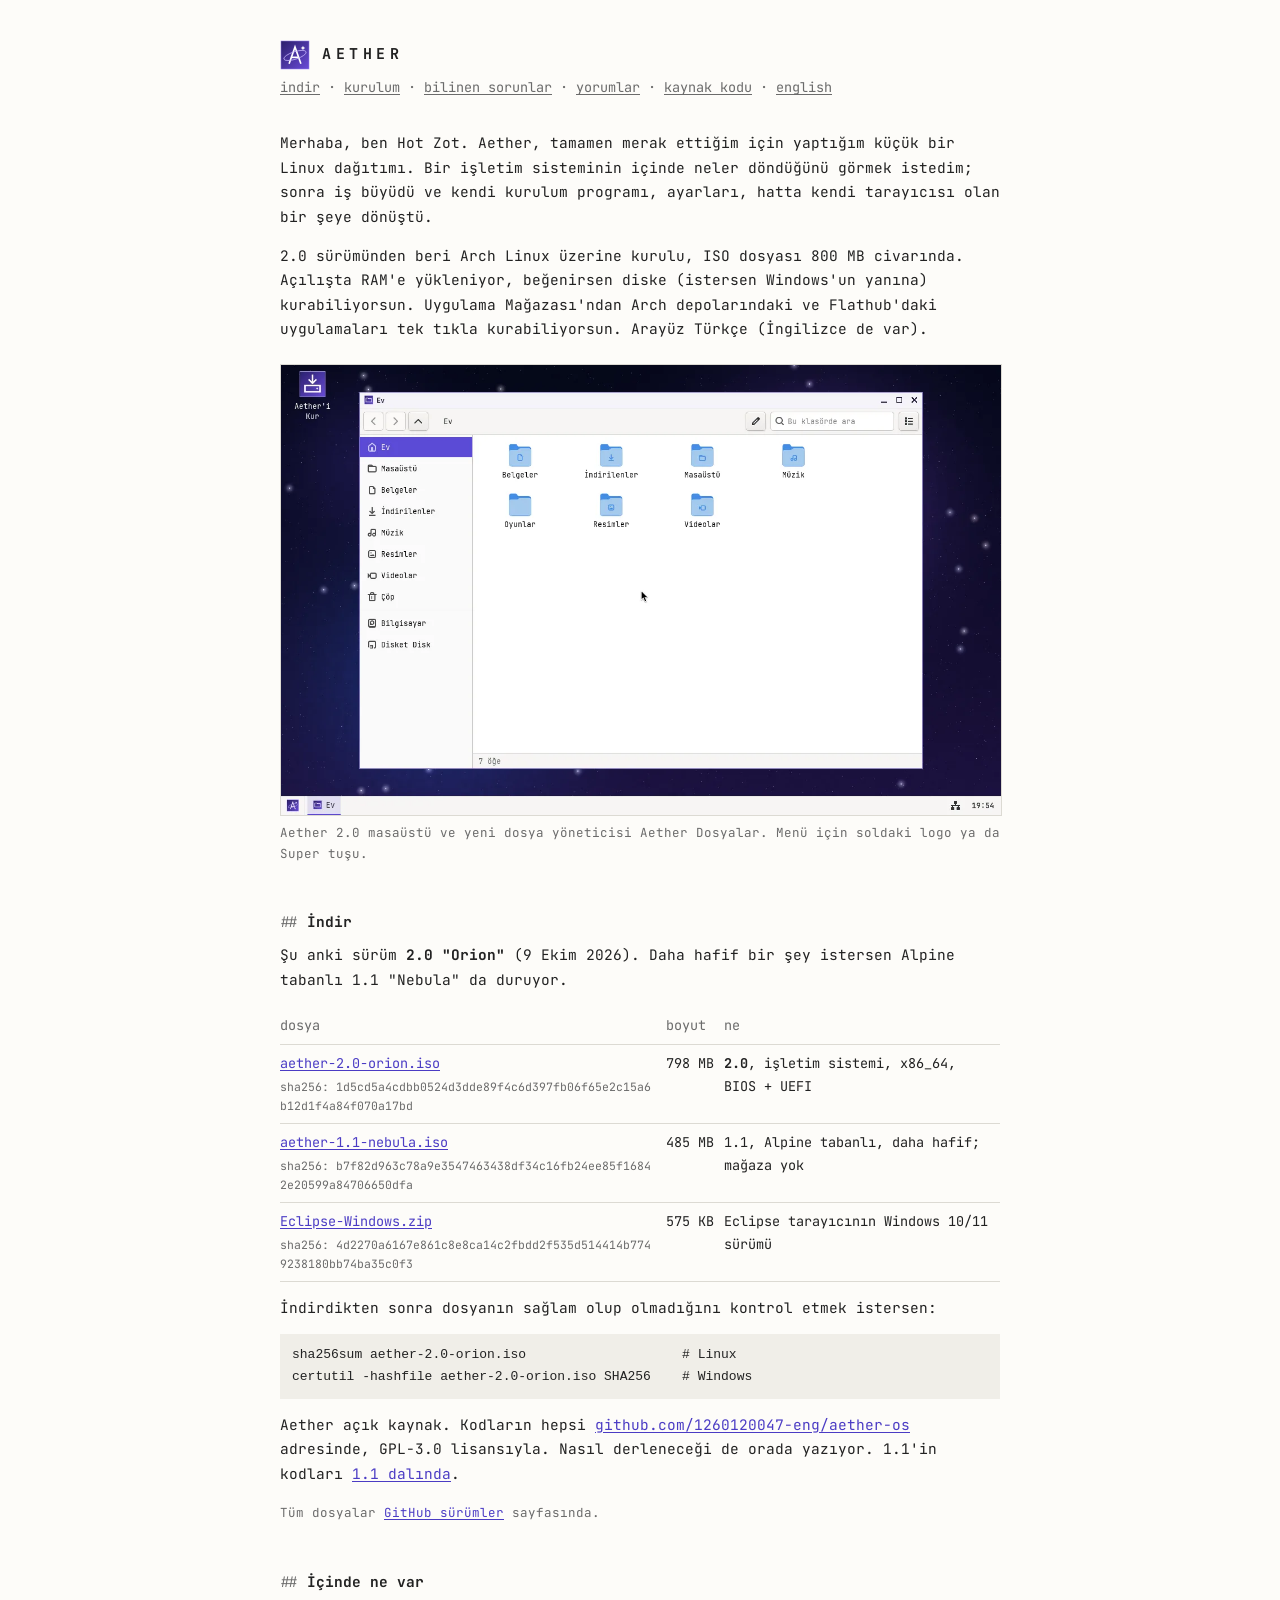
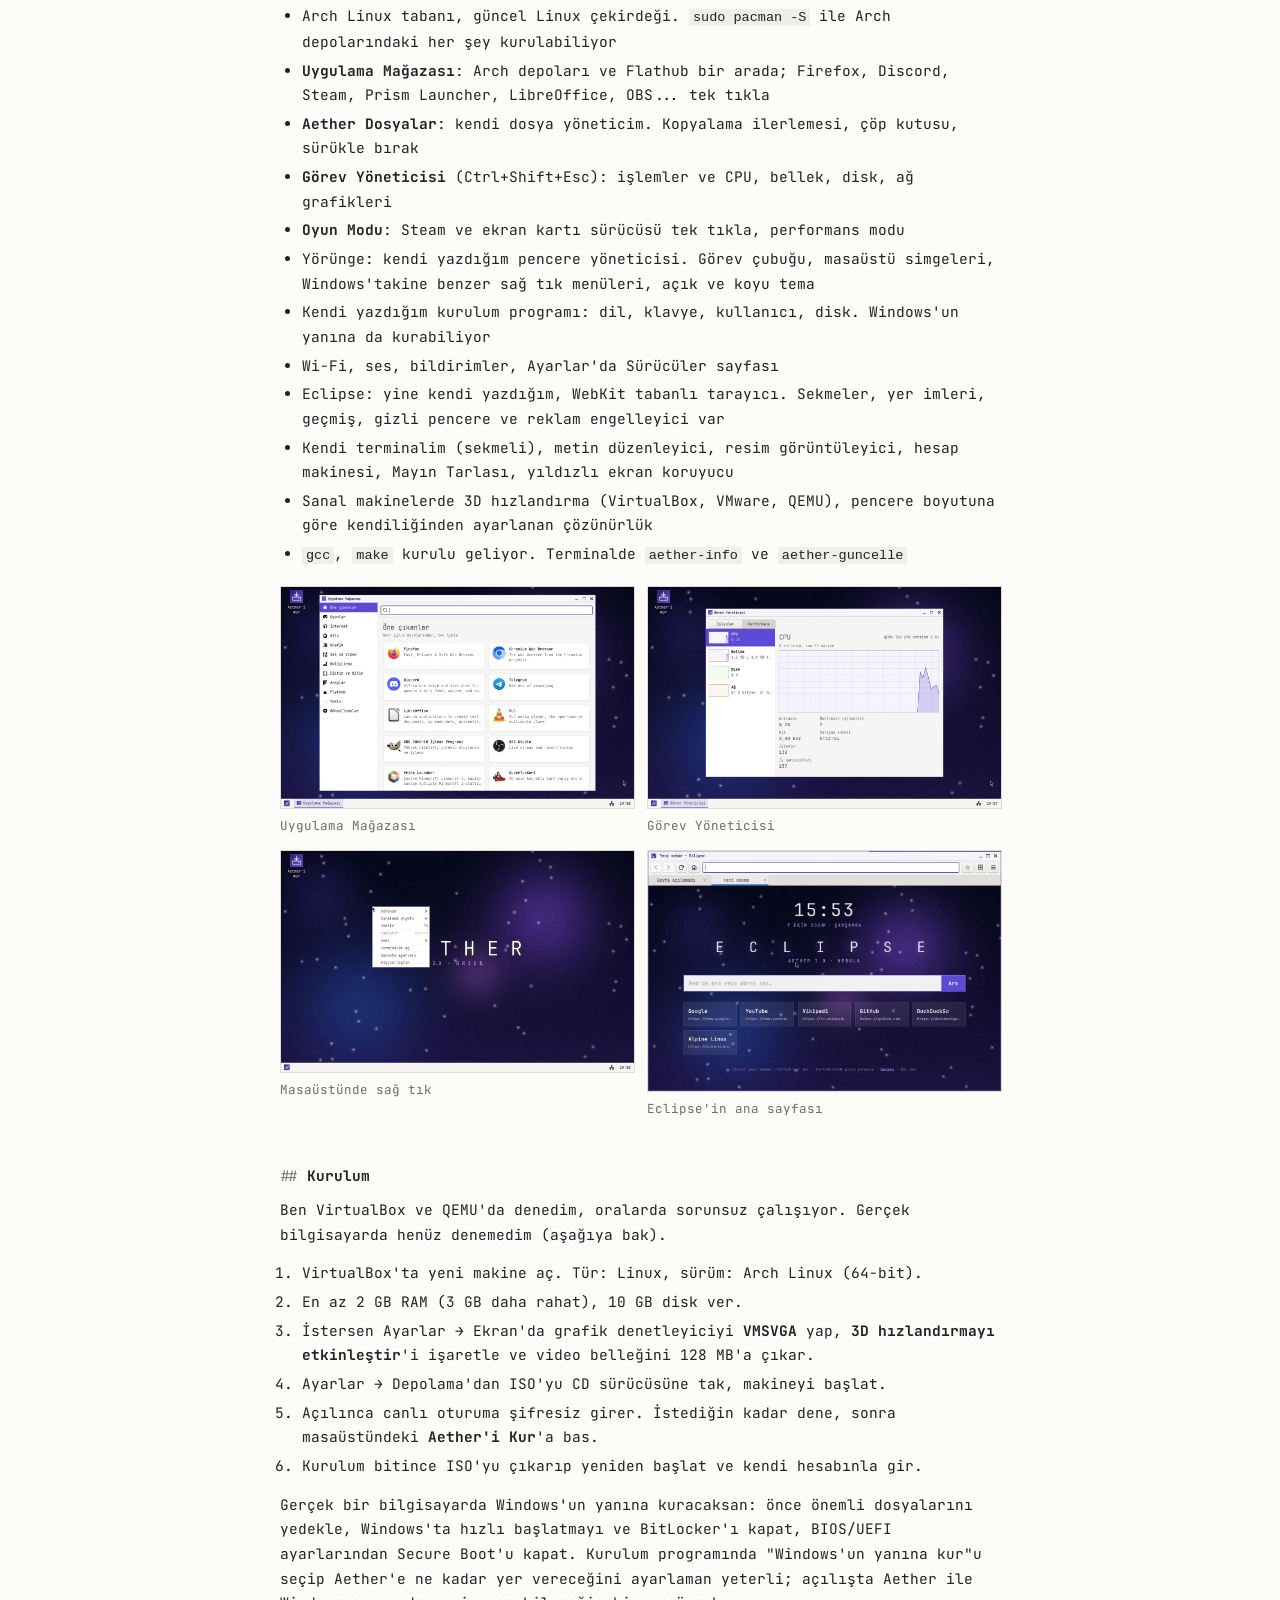
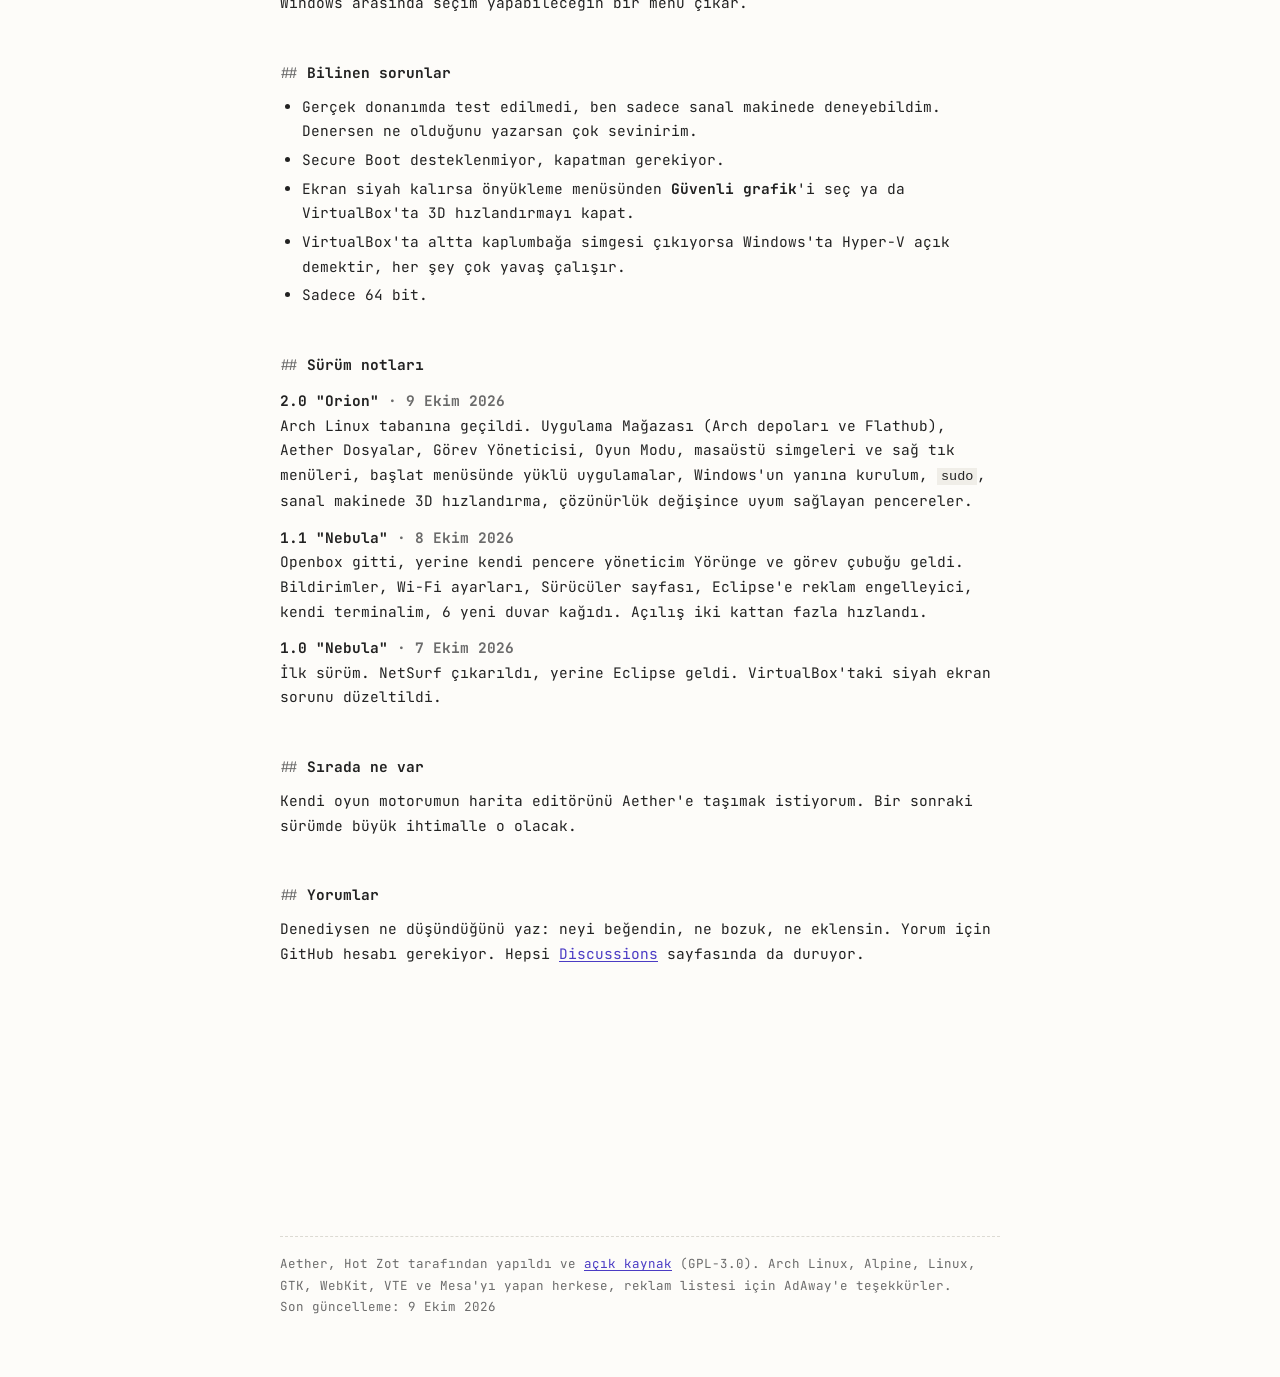
==== commit 73e000eb: "2.0 ISO parmak izi" ====
--- a/index.html
+++ b/index.html
@@ -118,7 +118,7 @@
   <tr><th>dosya</th><th>boyut</th><th>ne</th></tr>
   <tr>
     <td><a href="https://github.com/1260120047-eng/aether/releases/download/2.0/aether-2.0-orion.iso">aether-2.0-orion.iso</a>
-      <span class="ozet">sha256: a4a47bf7ab5cbe0e055311063aa3dce0987a1a5adf8c45fd7d40d3236d4ca6df</span></td>
+      <span class="ozet">sha256: 1d5cd5a4cdbb0524d3dde89f4c6d397fb06f65e2c15a6b12d1f4a84f070a17bd</span></td>
     <td class="boy">798 MB</td>
     <td><b>2.0</b>, işletim sistemi, x86_64, BIOS + UEFI</td>
   </tr>
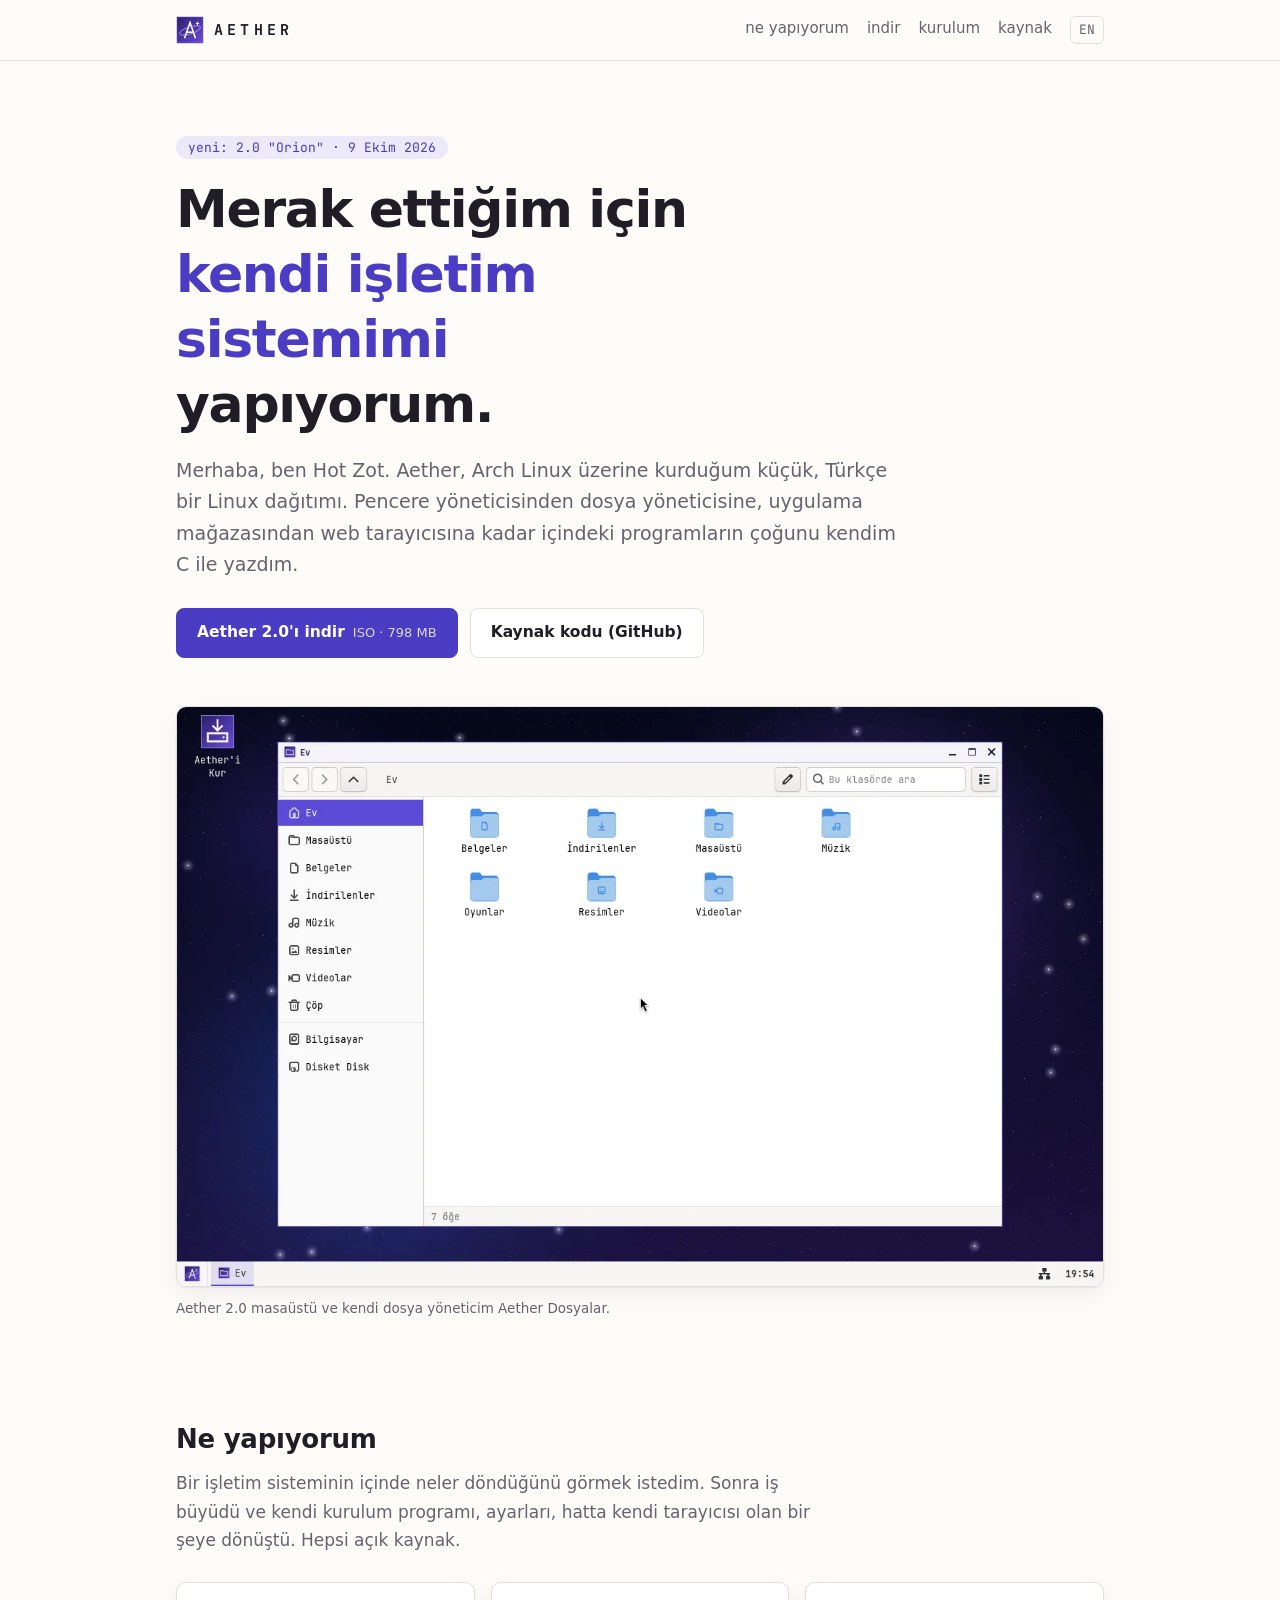
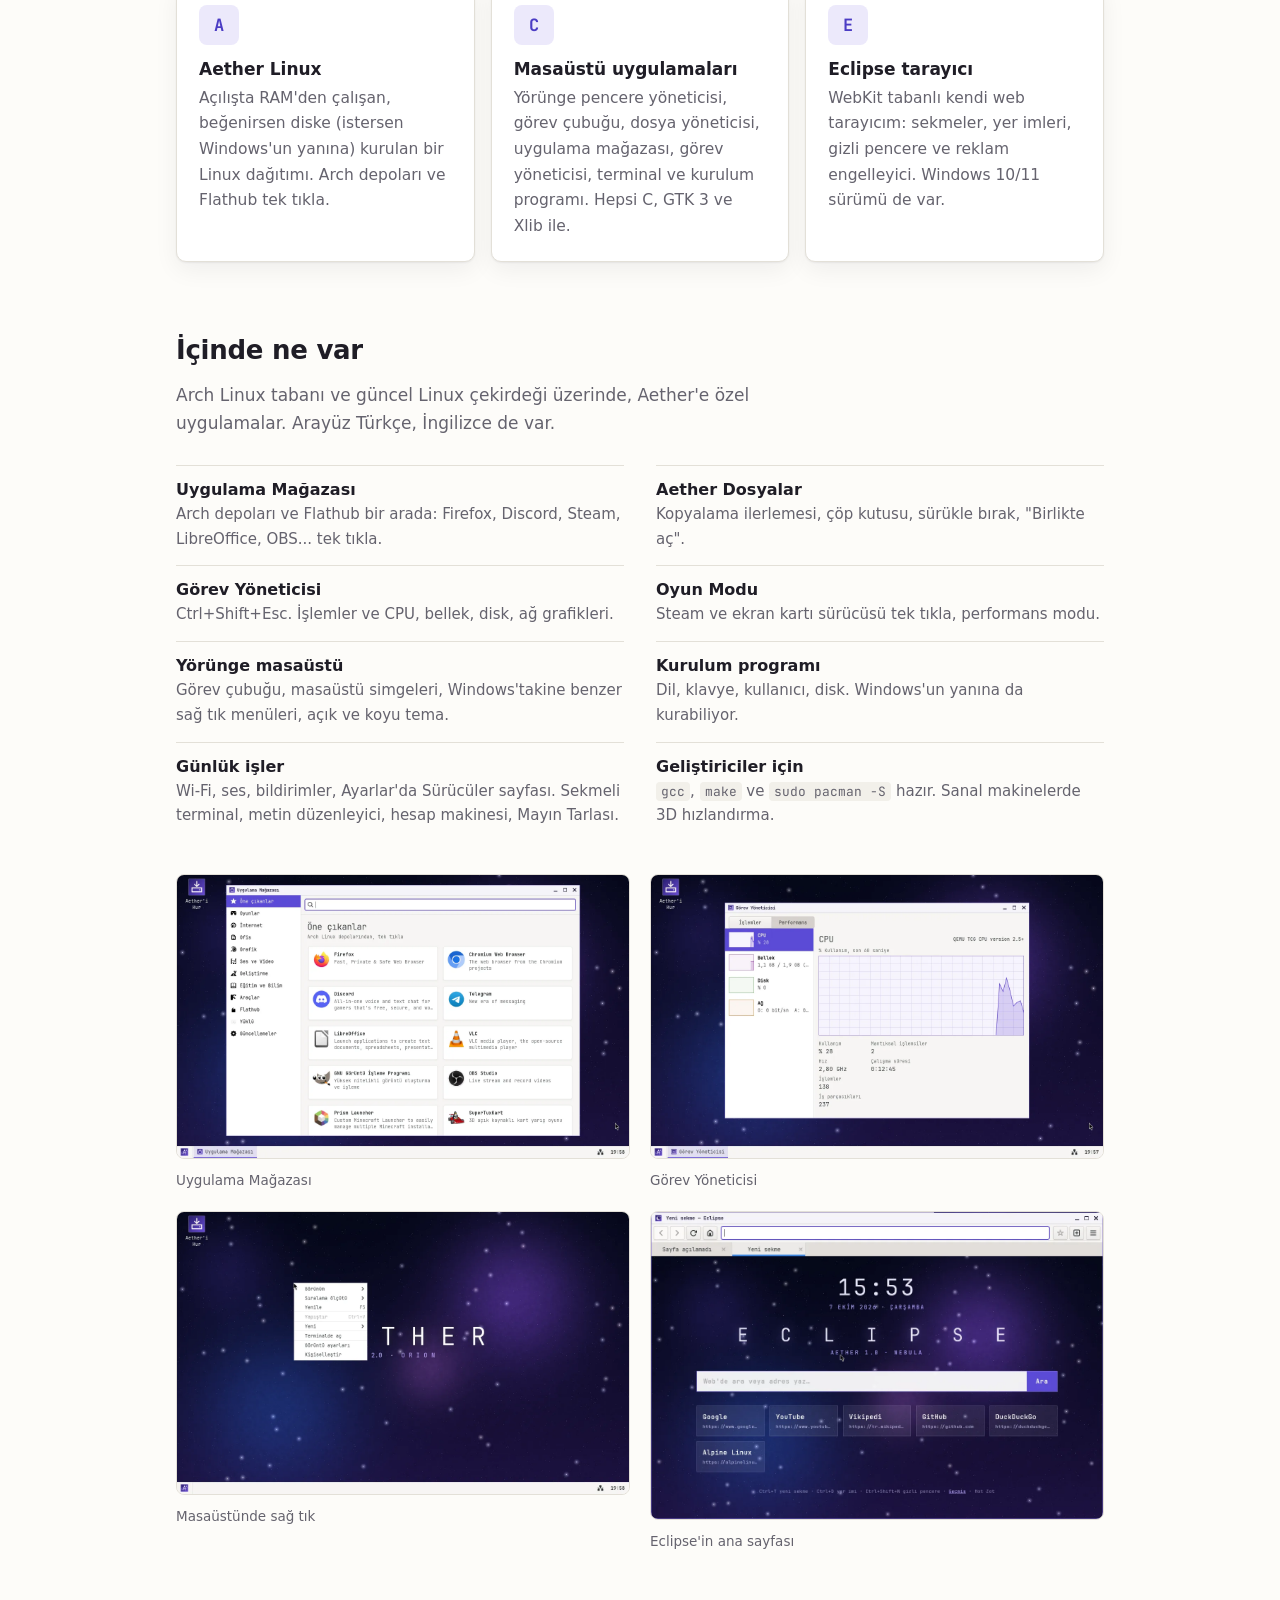
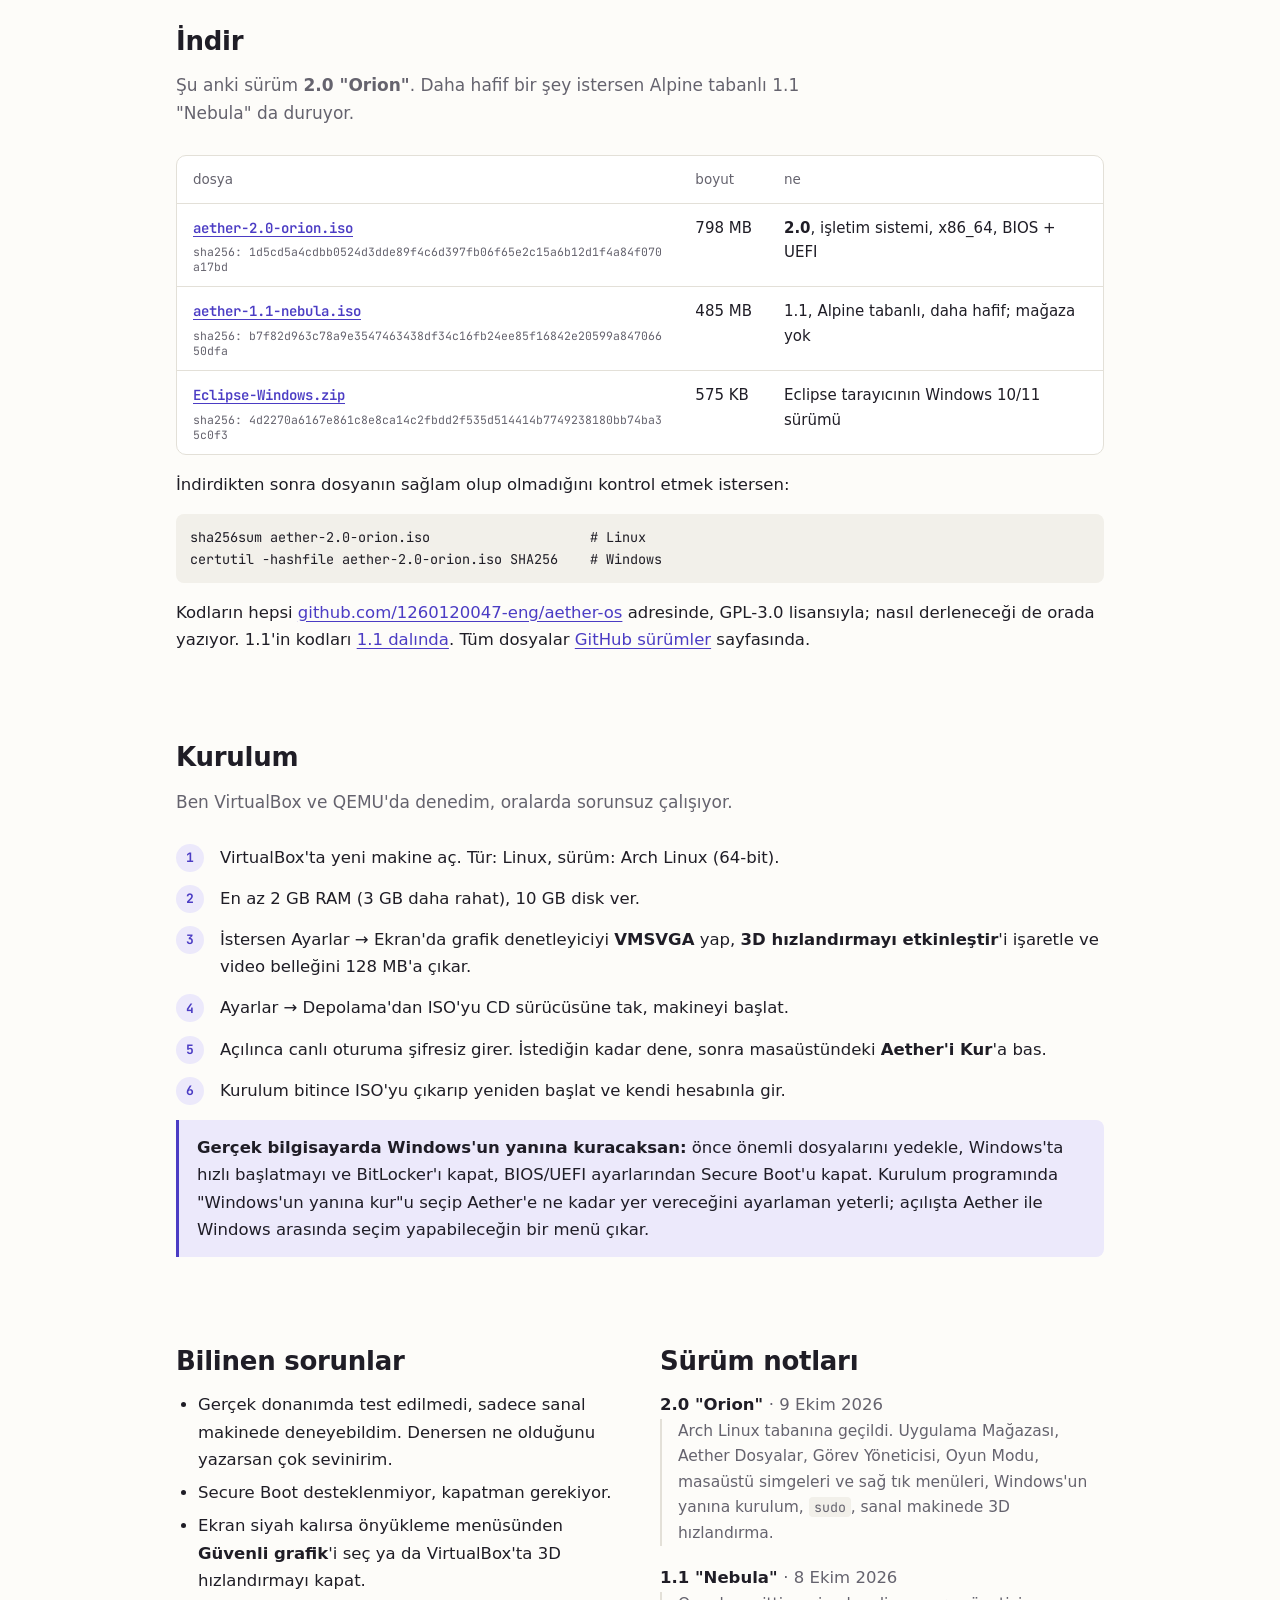
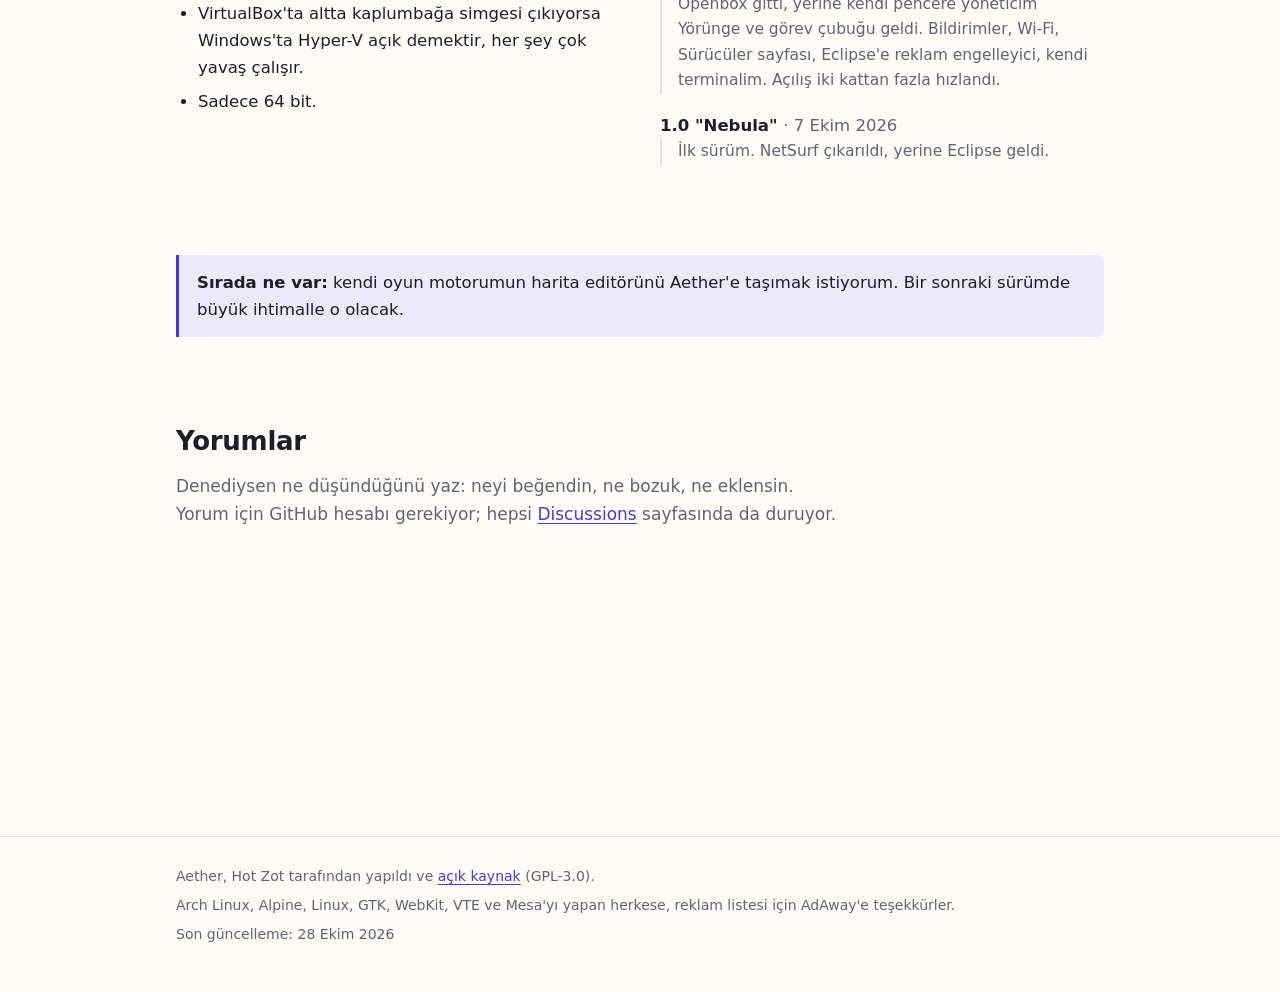
==== commit 0d2f0e80: "Siteyi yenile: "ne yapıyorum" odaklı yeni tasarım Giriş bölümü, ne yaptığımı anlatan kartlar, özelli" ====
--- a/index.html
+++ b/index.html
@@ -3,254 +3,232 @@
 <head>
 <meta charset="utf-8">
 <meta name="viewport" content="width=device-width, initial-scale=1">
-<title>Aether Linux</title>
-<meta name="description" content="Aether: Arch Linux tabanlı, küçük, Türkçe bir Linux dağıtımı. Hot Zot'un hobi projesi.">
+<title>Aether Linux · Hot Zot</title>
+<meta name="description" content="Ben Hot Zot. Aether'i yapıyorum: Arch Linux tabanlı, küçük, Türkçe bir Linux dağıtımı. Pencere yöneticisi, dosya yöneticisi, uygulama mağazası ve tarayıcısı kendi yazdığım programlar.">
 <link rel="alternate" hreflang="tr" href="https://aether-os.dev/">
 <link rel="alternate" hreflang="en" href="https://aether-os.dev/en/">
 <link rel="icon" href="img/aether.svg" type="image/svg+xml">
 <link rel="preconnect" href="https://fonts.googleapis.com">
 <link rel="preconnect" href="https://fonts.gstatic.com" crossorigin>
-<link rel="stylesheet" href="https://fonts.googleapis.com/css2?family=JetBrains+Mono:ital,wght@0,400;0,700;1,400&display=swap">
-<style>
-:root {
-  --bg: #fdfcf9;
-  --fg: #222;
-  --soluk: #6b6b6b;
-  --cizgi: #dcdad3;
-  --link: #4b3cc4;
-  --ziyaret: #7a3cab;
-  --kod: #f0eee8;
-}
-@media (prefers-color-scheme: dark) {
-  :root:not([data-theme="light"]) {
-    --bg: #15141a; --fg: #ddd; --soluk: #8f8d99; --cizgi: #34323d;
-    --link: #a99cff; --ziyaret: #c59cf0; --kod: #22212a; color-scheme: dark;
-  }
-}
-:root[data-theme="dark"] {
-  --bg: #15141a; --fg: #ddd; --soluk: #8f8d99; --cizgi: #34323d;
-  --link: #a99cff; --ziyaret: #c59cf0; --kod: #22212a; color-scheme: dark;
-}
-html { -webkit-text-size-adjust: 100%; }
-body {
-  margin: 0; background: var(--bg); color: var(--fg);
-  font: 14.5px/1.7 "JetBrains Mono", ui-monospace, Consolas, monospace;
-}
-.sayfa { max-width: 720px; margin: 0 auto; padding: 40px 16px 64px; }
-a { color: var(--link); text-underline-offset: 2px; }
-a:visited { color: var(--ziyaret); }
-h1, h2 { font-weight: 700; line-height: 1.3; }
-h1 { font-size: 15px; margin: 0; letter-spacing: .3em; }
-h2 { font-size: 14.5px; margin: 48px 0 12px; }
-h2::before { content: "## "; color: var(--soluk); font-weight: 400; }
-p, ul, ol { margin: 0 0 14px; }
-ul, ol { padding-left: 22px; }
-li { margin-bottom: 4px; }
-code { background: var(--kod); padding: 1px 4px; font-size: 13.5px; }
-img { max-width: 100%; height: auto; display: block; }
-.soluk { color: var(--soluk); }
-small { font-size: 12.5px; }
-
-.ust { display: flex; align-items: center; gap: 12px; margin-bottom: 6px; }
-.ust img { width: 30px; height: 30px; }
-.menu { margin: 0 0 32px; color: var(--soluk); font-size: 13.5px; }
-.menu a, .menu a:visited { color: var(--soluk); }
-
-figure { margin: 22px 0; }
-figure img { border: 1px solid var(--cizgi); }
-figcaption { color: var(--soluk); font-size: 12.5px; margin-top: 6px; }
-
-.resimler { display: grid; grid-template-columns: 1fr 1fr; gap: 14px; margin: 18px 0; }
-.resimler figure { margin: 0; }
-
-.tablo { overflow-x: auto; margin: 14px 0; }
-table { border-collapse: collapse; width: 100%; font-size: 13.5px; }
-th, td { text-align: left; padding: 7px 10px 7px 0; border-bottom: 1px solid var(--cizgi); vertical-align: top; }
-th { font-weight: 400; color: var(--soluk); }
-td.boy { white-space: nowrap; }
-.ozet { font-size: 11.5px; color: var(--soluk); word-break: break-all; display: block; margin-top: 2px; }
-
-pre { background: var(--kod); padding: 10px 12px; overflow-x: auto; font-size: 13px; margin: 0 0 14px; }
-
-.gunluk dt { font-weight: 700; }
-.gunluk dd { margin: 0 0 12px 0; }
-
-#yorumlar { margin-top: 14px; min-height: 200px; }
-.alt { margin-top: 56px; padding-top: 16px; border-top: 1px dashed var(--cizgi); color: var(--soluk); font-size: 12.5px; }
-
-@media (max-width: 560px) {
-  body { font-size: 14px; }
-  .resimler { grid-template-columns: 1fr; }
-}
-</style>
+<link rel="stylesheet" href="https://fonts.googleapis.com/css2?family=JetBrains+Mono:wght@400;700&display=swap">
+<link rel="stylesheet" href="stil.css">
 </head>
 <body>
-<div class="sayfa">
-
-<div class="ust">
-  <img src="img/aether.svg" alt="">
-  <h1>AETHER</h1>
-</div>
-<p class="menu">
-  <a href="#indir">indir</a> ·
-  <a href="#kurulum">kurulum</a> ·
-  <a href="#sorunlar">bilinen sorunlar</a> ·
-  <a href="#yorum">yorumlar</a> ·
-  <a href="https://github.com/1260120047-eng/aether-os">kaynak kodu</a> ·
-  <a href="en/" hreflang="en" lang="en">english</a>
-</p>
-
-<p>Merhaba, ben Hot Zot. Aether, tamamen merak ettiğim için yaptığım küçük bir Linux dağıtımı. Bir işletim sisteminin içinde neler döndüğünü görmek istedim; sonra iş büyüdü ve kendi kurulum programı, ayarları, hatta kendi tarayıcısı olan bir şeye dönüştü.</p>
-
-<p>2.0 sürümünden beri Arch Linux üzerine kurulu, ISO dosyası 800 MB civarında. Açılışta RAM'e yükleniyor, beğenirsen diske (istersen Windows'un yanına) kurabiliyorsun. Uygulama Mağazası'ndan Arch depolarındaki ve Flathub'daki uygulamaları tek tıkla kurabiliyorsun. Arayüz Türkçe (İngilizce de var).</p>
-
-<figure>
-  <a href="img/dosyalar.webp"><img src="img/dosyalar.webp" width="1280" height="800" alt="Aether 2.0 masaüstü ve Aether Dosyalar"></a>
-  <figcaption>Aether 2.0 masaüstü ve yeni dosya yöneticisi Aether Dosyalar. Menü için soldaki logo ya da Super tuşu.</figcaption>
-</figure>
-
-<h2 id="indir">İndir</h2>
-
-<p>Şu anki sürüm <b>2.0 "Orion"</b> (9 Ekim 2026). Daha hafif bir şey istersen Alpine tabanlı 1.1 "Nebula" da duruyor.</p>
-
-<div class="tablo">
-<table>
-  <tr><th>dosya</th><th>boyut</th><th>ne</th></tr>
-  <tr>
-    <td><a href="https://github.com/1260120047-eng/aether/releases/download/2.0/aether-2.0-orion.iso">aether-2.0-orion.iso</a>
-      <span class="ozet">sha256: 1d5cd5a4cdbb0524d3dde89f4c6d397fb06f65e2c15a6b12d1f4a84f070a17bd</span></td>
-    <td class="boy">798 MB</td>
-    <td><b>2.0</b>, işletim sistemi, x86_64, BIOS + UEFI</td>
-  </tr>
-  <tr>
-    <td><a href="https://github.com/1260120047-eng/aether/releases/download/1.1/aether-1.1-nebula.iso">aether-1.1-nebula.iso</a>
-      <span class="ozet">sha256: b7f82d963c78a9e3547463438df34c16fb24ee85f16842e20599a84706650dfa</span></td>
-    <td class="boy">485 MB</td>
-    <td>1.1, Alpine tabanlı, daha hafif; mağaza yok</td>
-  </tr>
-  <tr>
-    <td><a href="https://github.com/1260120047-eng/aether/releases/download/1.1/Eclipse-Windows.zip">Eclipse-Windows.zip</a>
-      <span class="ozet">sha256: 4d2270a6167e861c8e8ca14c2fbdd2f535d514414b7749238180bb74ba35c0f3</span></td>
-    <td class="boy">575 KB</td>
-    <td>Eclipse tarayıcının Windows 10/11 sürümü</td>
-  </tr>
-</table>
-</div>
-
-<p>İndirdikten sonra dosyanın sağlam olup olmadığını kontrol etmek istersen:</p>
-<pre>sha256sum aether-2.0-orion.iso                    # Linux
-certutil -hashfile aether-2.0-orion.iso SHA256    # Windows</pre>
-
-<p>Aether açık kaynak. Kodların hepsi <a href="https://github.com/1260120047-eng/aether-os">github.com/1260120047-eng/aether-os</a> adresinde, GPL-3.0 lisansıyla. Nasıl derleneceği de orada yazıyor. 1.1'in kodları <a href="https://github.com/1260120047-eng/aether-os/tree/1.1">1.1 dalında</a>.</p>
-
-<p class="soluk"><small>Tüm dosyalar <a href="https://github.com/1260120047-eng/aether/releases">GitHub sürümler</a> sayfasında.</small></p>
-
-<h2>İçinde ne var</h2>
-
-<ul>
-  <li>Arch Linux tabanı, güncel Linux çekirdeği. <code>sudo pacman -S</code> ile Arch depolarındaki her şey kurulabiliyor</li>
-  <li><b>Uygulama Mağazası</b>: Arch depoları ve Flathub bir arada; Firefox, Discord, Steam, Prism Launcher, LibreOffice, OBS... tek tıkla</li>
-  <li><b>Aether Dosyalar</b>: kendi dosya yöneticim. Kopyalama ilerlemesi, çöp kutusu, sürükle bırak</li>
-  <li><b>Görev Yöneticisi</b> (Ctrl+Shift+Esc): işlemler ve CPU, bellek, disk, ağ grafikleri</li>
-  <li><b>Oyun Modu</b>: Steam ve ekran kartı sürücüsü tek tıkla, performans modu</li>
-  <li>Yörünge: kendi yazdığım pencere yöneticisi. Görev çubuğu, masaüstü simgeleri, Windows'takine benzer sağ tık menüleri, açık ve koyu tema</li>
-  <li>Kendi yazdığım kurulum programı: dil, klavye, kullanıcı, disk. Windows'un yanına da kurabiliyor</li>
-  <li>Wi-Fi, ses, bildirimler, Ayarlar'da Sürücüler sayfası</li>
-  <li>Eclipse: yine kendi yazdığım, WebKit tabanlı tarayıcı. Sekmeler, yer imleri, geçmiş, gizli pencere ve reklam engelleyici var</li>
-  <li>Kendi terminalim (sekmeli), metin düzenleyici, resim görüntüleyici, hesap makinesi, Mayın Tarlası, yıldızlı ekran koruyucu</li>
-  <li>Sanal makinelerde 3D hızlandırma (VirtualBox, VMware, QEMU), pencere boyutuna göre kendiliğinden ayarlanan çözünürlük</li>
-  <li><code>gcc</code>, <code>make</code> kurulu geliyor. Terminalde <code>aether-info</code> ve <code>aether-guncelle</code></li>
-</ul>
-
-
-<div class="resimler">
-  <figure>
-    <a href="img/magaza.webp"><img src="img/magaza.webp" width="1280" height="800" alt="Uygulama Mağazası" loading="lazy"></a>
-    <figcaption>Uygulama Mağazası</figcaption>
-  </figure>
-  <figure>
-    <a href="img/gorev.webp"><img src="img/gorev.webp" width="1280" height="800" alt="Görev Yöneticisi" loading="lazy"></a>
-    <figcaption>Görev Yöneticisi</figcaption>
-  </figure>
-  <figure>
-    <a href="img/sagtik.webp"><img src="img/sagtik.webp" width="1280" height="800" alt="Masaüstü sağ tık menüsü" loading="lazy"></a>
-    <figcaption>Masaüstünde sağ tık</figcaption>
-  </figure>
-  <figure>
-    <a href="img/eclipse.webp"><img src="img/eclipse.webp" width="1102" height="750" alt="Eclipse tarayıcı" loading="lazy"></a>
-    <figcaption>Eclipse'in ana sayfası</figcaption>
+
+<header class="ust">
+  <div class="kap">
+    <a class="logo" href="./"><img src="img/aether.svg" alt=""><span>AETHER</span></a>
+    <nav class="menu">
+      <a class="gizle" href="#ne-yapiyorum">ne yapıyorum</a>
+      <a href="#indir">indir</a>
+      <a class="gizle" href="#kurulum">kurulum</a>
+      <a href="https://github.com/1260120047-eng/aether-os">kaynak</a>
+      <a class="dil" href="en/" hreflang="en" lang="en">EN</a>
+    </nav>
+  </div>
+</header>
+
+<main class="kap">
+
+<div class="giris">
+  <a class="etiket" href="#surumler">yeni: 2.0 "Orion" · 9 Ekim 2026</a>
+  <h1>Merak ettiğim için <em>kendi işletim sistemimi</em> yapıyorum.</h1>
+  <p class="ozet">Merhaba, ben Hot Zot. Aether, Arch Linux üzerine kurduğum küçük, Türkçe bir Linux dağıtımı. Pencere yöneticisinden dosya yöneticisine, uygulama mağazasından web tarayıcısına kadar içindeki programların çoğunu kendim C ile yazdım.</p>
+  <div class="dugmeler">
+    <a class="dugme ana" href="https://github.com/1260120047-eng/aether/releases/download/2.0/aether-2.0-orion.iso">Aether 2.0'ı indir <small>ISO · 798 MB</small></a>
+    <a class="dugme" href="https://github.com/1260120047-eng/aether-os">Kaynak kodu (GitHub)</a>
+  </div>
+  <figure class="ekran">
+    <a href="img/dosyalar.webp"><img src="img/dosyalar.webp" width="1280" height="800" alt="Aether 2.0 masaüstü ve Aether Dosyalar"></a>
+    <figcaption>Aether 2.0 masaüstü ve kendi dosya yöneticim Aether Dosyalar.</figcaption>
   </figure>
 </div>
 
-<h2 id="kurulum">Kurulum</h2>
-
-<p>Ben VirtualBox ve QEMU'da denedim, oralarda sorunsuz çalışıyor. Gerçek bilgisayarda henüz denemedim (aşağıya bak).</p>
-
-<ol>
-  <li>VirtualBox'ta yeni makine aç. Tür: Linux, sürüm: Arch Linux (64-bit).</li>
-  <li>En az 2 GB RAM (3 GB daha rahat), 10 GB disk ver.</li>
-  <li>İstersen Ayarlar → Ekran'da grafik denetleyiciyi <b>VMSVGA</b> yap, <b>3D hızlandırmayı etkinleştir</b>'i işaretle ve video belleğini 128 MB'a çıkar.</li>
-  <li>Ayarlar → Depolama'dan ISO'yu CD sürücüsüne tak, makineyi başlat.</li>
-  <li>Açılınca canlı oturuma şifresiz girer. İstediğin kadar dene, sonra masaüstündeki <b>Aether'i Kur</b>'a bas.</li>
-  <li>Kurulum bitince ISO'yu çıkarıp yeniden başlat ve kendi hesabınla gir.</li>
-</ol>
-
-<p>Gerçek bir bilgisayarda Windows'un yanına kuracaksan: önce önemli dosyalarını yedekle, Windows'ta hızlı başlatmayı ve BitLocker'ı kapat, BIOS/UEFI ayarlarından Secure Boot'u kapat. Kurulum programında "Windows'un yanına kur"u seçip Aether'e ne kadar yer vereceğini ayarlaman yeterli; açılışta Aether ile Windows arasında seçim yapabileceğin bir menü çıkar.</p>
-
-<h2 id="sorunlar">Bilinen sorunlar</h2>
-
-<ul>
-  <li>Gerçek donanımda test edilmedi, ben sadece sanal makinede deneyebildim. Denersen ne olduğunu yazarsan çok sevinirim.</li>
-  <li>Secure Boot desteklenmiyor, kapatman gerekiyor.</li>
-  <li>Ekran siyah kalırsa önyükleme menüsünden <b>Güvenli grafik</b>'i seç ya da VirtualBox'ta 3D hızlandırmayı kapat.</li>
-  <li>VirtualBox'ta altta kaplumbağa simgesi çıkıyorsa Windows'ta Hyper-V açık demektir, her şey çok yavaş çalışır.</li>
-  <li>Sadece 64 bit.</li>
-</ul>
-
-<h2>Sürüm notları</h2>
-
-<dl class="gunluk">
-  <dt>2.0 "Orion" <span class="soluk">· 9 Ekim 2026</span></dt>
-  <dd>Arch Linux tabanına geçildi. Uygulama Mağazası (Arch depoları ve Flathub), Aether Dosyalar, Görev Yöneticisi, Oyun Modu, masaüstü simgeleri ve sağ tık menüleri, başlat menüsünde yüklü uygulamalar, Windows'un yanına kurulum, <code>sudo</code>, sanal makinede 3D hızlandırma, çözünürlük değişince uyum sağlayan pencereler.</dd>
-  <dt>1.1 "Nebula" <span class="soluk">· 8 Ekim 2026</span></dt>
-  <dd>Openbox gitti, yerine kendi pencere yöneticim Yörünge ve görev çubuğu geldi. Bildirimler, Wi-Fi ayarları, Sürücüler sayfası, Eclipse'e reklam engelleyici, kendi terminalim, 6 yeni duvar kağıdı. Açılış iki kattan fazla hızlandı.</dd>
-  <dt>1.0 "Nebula" <span class="soluk">· 7 Ekim 2026</span></dt>
-  <dd>İlk sürüm. NetSurf çıkarıldı, yerine Eclipse geldi. VirtualBox'taki siyah ekran sorunu düzeltildi.</dd>
-</dl>
-
-<h2>Sırada ne var</h2>
-
-<p>Kendi oyun motorumun harita editörünü Aether'e taşımak istiyorum. Bir sonraki sürümde büyük ihtimalle o olacak.</p>
-
-<h2 id="yorum">Yorumlar</h2>
-
-<p>Denediysen ne düşündüğünü yaz: neyi beğendin, ne bozuk, ne eklensin. Yorum için GitHub hesabı gerekiyor. Hepsi <a href="https://github.com/1260120047-eng/aether/discussions">Discussions</a> sayfasında da duruyor.</p>
-
-<div id="yorumlar">
-<script src="https://giscus.app/client.js"
-        data-repo="1260120047-eng/aether"
-        data-repo-id="R_kgDOU_pYoA"
-        data-category="Announcements"
-        data-category-id="DIC_kwDOU_pYoM4DHRGf"
-        data-mapping="specific"
-        data-term="aether-1.0"
-        data-strict="0"
-        data-reactions-enabled="1"
-        data-emit-metadata="0"
-        data-input-position="top"
-        data-theme="preferred_color_scheme"
-        data-lang="tr"
-        data-loading="lazy"
-        crossorigin="anonymous"
-        async>
-</script>
-</div>
-
-<div class="alt">
-  Aether, Hot Zot tarafından yapıldı ve <a href="https://github.com/1260120047-eng/aether-os">açık kaynak</a> (GPL-3.0). Arch Linux, Alpine, Linux, GTK, WebKit, VTE ve Mesa'yı yapan herkese, reklam listesi için AdAway'e teşekkürler.<br>
-  Son güncelleme: 9 Ekim 2026
-</div>
-
-</div>
+<section id="ne-yapiyorum">
+  <div class="bolum-ust">
+    <h2>Ne yapıyorum</h2>
+    <p>Bir işletim sisteminin içinde neler döndüğünü görmek istedim. Sonra iş büyüdü ve kendi kurulum programı, ayarları, hatta kendi tarayıcısı olan bir şeye dönüştü. Hepsi açık kaynak.</p>
+  </div>
+  <div class="kartlar">
+    <div class="kart">
+      <div class="simge">A</div>
+      <h3>Aether Linux</h3>
+      <p>Açılışta RAM'den çalışan, beğenirsen diske (istersen Windows'un yanına) kurulan bir Linux dağıtımı. Arch depoları ve Flathub tek tıkla.</p>
+    </div>
+    <div class="kart">
+      <div class="simge">C</div>
+      <h3>Masaüstü uygulamaları</h3>
+      <p>Yörünge pencere yöneticisi, görev çubuğu, dosya yöneticisi, uygulama mağazası, görev yöneticisi, terminal ve kurulum programı. Hepsi C, GTK 3 ve Xlib ile.</p>
+    </div>
+    <div class="kart">
+      <div class="simge">E</div>
+      <h3>Eclipse tarayıcı</h3>
+      <p>WebKit tabanlı kendi web tarayıcım: sekmeler, yer imleri, gizli pencere ve reklam engelleyici. Windows 10/11 sürümü de var.</p>
+    </div>
+  </div>
+</section>
+
+<section id="icinde">
+  <div class="bolum-ust">
+    <h2>İçinde ne var</h2>
+    <p>Arch Linux tabanı ve güncel Linux çekirdeği üzerinde, Aether'e özel uygulamalar. Arayüz Türkçe, İngilizce de var.</p>
+  </div>
+  <div class="ozellikler">
+    <div class="ozellik"><h3>Uygulama Mağazası</h3><p>Arch depoları ve Flathub bir arada: Firefox, Discord, Steam, LibreOffice, OBS... tek tıkla.</p></div>
+    <div class="ozellik"><h3>Aether Dosyalar</h3><p>Kopyalama ilerlemesi, çöp kutusu, sürükle bırak, "Birlikte aç".</p></div>
+    <div class="ozellik"><h3>Görev Yöneticisi</h3><p>Ctrl+Shift+Esc. İşlemler ve CPU, bellek, disk, ağ grafikleri.</p></div>
+    <div class="ozellik"><h3>Oyun Modu</h3><p>Steam ve ekran kartı sürücüsü tek tıkla, performans modu.</p></div>
+    <div class="ozellik"><h3>Yörünge masaüstü</h3><p>Görev çubuğu, masaüstü simgeleri, Windows'takine benzer sağ tık menüleri, açık ve koyu tema.</p></div>
+    <div class="ozellik"><h3>Kurulum programı</h3><p>Dil, klavye, kullanıcı, disk. Windows'un yanına da kurabiliyor.</p></div>
+    <div class="ozellik"><h3>Günlük işler</h3><p>Wi-Fi, ses, bildirimler, Ayarlar'da Sürücüler sayfası. Sekmeli terminal, metin düzenleyici, hesap makinesi, Mayın Tarlası.</p></div>
+    <div class="ozellik"><h3>Geliştiriciler için</h3><p><code>gcc</code>, <code>make</code> ve <code>sudo pacman -S</code> hazır. Sanal makinelerde 3D hızlandırma.</p></div>
+  </div>
+
+  <div class="resimler">
+    <figure>
+      <a href="img/magaza.webp"><img src="img/magaza.webp" width="1280" height="800" alt="Uygulama Mağazası" loading="lazy"></a>
+      <figcaption>Uygulama Mağazası</figcaption>
+    </figure>
+    <figure>
+      <a href="img/gorev.webp"><img src="img/gorev.webp" width="1280" height="800" alt="Görev Yöneticisi" loading="lazy"></a>
+      <figcaption>Görev Yöneticisi</figcaption>
+    </figure>
+    <figure>
+      <a href="img/sagtik.webp"><img src="img/sagtik.webp" width="1280" height="800" alt="Masaüstü sağ tık menüsü" loading="lazy"></a>
+      <figcaption>Masaüstünde sağ tık</figcaption>
+    </figure>
+    <figure>
+      <a href="img/eclipse.webp"><img src="img/eclipse.webp" width="1102" height="750" alt="Eclipse tarayıcı" loading="lazy"></a>
+      <figcaption>Eclipse'in ana sayfası</figcaption>
+    </figure>
+  </div>
+</section>
+
+<section id="indir">
+  <div class="bolum-ust">
+    <h2>İndir</h2>
+    <p>Şu anki sürüm <b>2.0 "Orion"</b>. Daha hafif bir şey istersen Alpine tabanlı 1.1 "Nebula" da duruyor.</p>
+  </div>
+
+  <div class="tablo">
+  <table>
+    <tr><th>dosya</th><th>boyut</th><th>ne</th></tr>
+    <tr>
+      <td><a href="https://github.com/1260120047-eng/aether/releases/download/2.0/aether-2.0-orion.iso">aether-2.0-orion.iso</a>
+        <span class="sha">sha256: 1d5cd5a4cdbb0524d3dde89f4c6d397fb06f65e2c15a6b12d1f4a84f070a17bd</span></td>
+      <td class="boy">798 MB</td>
+      <td><b>2.0</b>, işletim sistemi, x86_64, BIOS + UEFI</td>
+    </tr>
+    <tr>
+      <td><a href="https://github.com/1260120047-eng/aether/releases/download/1.1/aether-1.1-nebula.iso">aether-1.1-nebula.iso</a>
+        <span class="sha">sha256: b7f82d963c78a9e3547463438df34c16fb24ee85f16842e20599a84706650dfa</span></td>
+      <td class="boy">485 MB</td>
+      <td>1.1, Alpine tabanlı, daha hafif; mağaza yok</td>
+    </tr>
+    <tr>
+      <td><a href="https://github.com/1260120047-eng/aether/releases/download/1.1/Eclipse-Windows.zip">Eclipse-Windows.zip</a>
+        <span class="sha">sha256: 4d2270a6167e861c8e8ca14c2fbdd2f535d514414b7749238180bb74ba35c0f3</span></td>
+      <td class="boy">575 KB</td>
+      <td>Eclipse tarayıcının Windows 10/11 sürümü</td>
+    </tr>
+  </table>
+  </div>
+
+  <p>İndirdikten sonra dosyanın sağlam olup olmadığını kontrol etmek istersen:</p>
+  <pre>sha256sum aether-2.0-orion.iso                    # Linux
+certutil -hashfile aether-2.0-orion.iso SHA256    # Windows</pre>
+
+  <p>Kodların hepsi <a href="https://github.com/1260120047-eng/aether-os">github.com/1260120047-eng/aether-os</a> adresinde, GPL-3.0 lisansıyla; nasıl derleneceği de orada yazıyor. 1.1'in kodları <a href="https://github.com/1260120047-eng/aether-os/tree/1.1">1.1 dalında</a>. Tüm dosyalar <a href="https://github.com/1260120047-eng/aether/releases">GitHub sürümler</a> sayfasında.</p>
+</section>
+
+<section id="kurulum">
+  <div class="bolum-ust">
+    <h2>Kurulum</h2>
+    <p>Ben VirtualBox ve QEMU'da denedim, oralarda sorunsuz çalışıyor.</p>
+  </div>
+
+  <ol class="adimlar">
+    <li>VirtualBox'ta yeni makine aç. Tür: Linux, sürüm: Arch Linux (64-bit).</li>
+    <li>En az 2 GB RAM (3 GB daha rahat), 10 GB disk ver.</li>
+    <li>İstersen Ayarlar → Ekran'da grafik denetleyiciyi <b>VMSVGA</b> yap, <b>3D hızlandırmayı etkinleştir</b>'i işaretle ve video belleğini 128 MB'a çıkar.</li>
+    <li>Ayarlar → Depolama'dan ISO'yu CD sürücüsüne tak, makineyi başlat.</li>
+    <li>Açılınca canlı oturuma şifresiz girer. İstediğin kadar dene, sonra masaüstündeki <b>Aether'i Kur</b>'a bas.</li>
+    <li>Kurulum bitince ISO'yu çıkarıp yeniden başlat ve kendi hesabınla gir.</li>
+  </ol>
+
+  <div class="not">
+    <p><b>Gerçek bilgisayarda Windows'un yanına kuracaksan:</b> önce önemli dosyalarını yedekle, Windows'ta hızlı başlatmayı ve BitLocker'ı kapat, BIOS/UEFI ayarlarından Secure Boot'u kapat. Kurulum programında "Windows'un yanına kur"u seçip Aether'e ne kadar yer vereceğini ayarlaman yeterli; açılışta Aether ile Windows arasında seçim yapabileceğin bir menü çıkar.</p>
+  </div>
+</section>
+
+<section id="sorunlar">
+  <div class="ikili">
+    <div>
+      <h2>Bilinen sorunlar</h2>
+      <ul>
+        <li>Gerçek donanımda test edilmedi, sadece sanal makinede deneyebildim. Denersen ne olduğunu yazarsan çok sevinirim.</li>
+        <li>Secure Boot desteklenmiyor, kapatman gerekiyor.</li>
+        <li>Ekran siyah kalırsa önyükleme menüsünden <b>Güvenli grafik</b>'i seç ya da VirtualBox'ta 3D hızlandırmayı kapat.</li>
+        <li>VirtualBox'ta altta kaplumbağa simgesi çıkıyorsa Windows'ta Hyper-V açık demektir, her şey çok yavaş çalışır.</li>
+        <li>Sadece 64 bit.</li>
+      </ul>
+    </div>
+    <div id="surumler">
+      <h2>Sürüm notları</h2>
+      <dl class="gunluk">
+        <dt>2.0 "Orion" <span class="soluk">· 9 Ekim 2026</span></dt>
+        <dd>Arch Linux tabanına geçildi. Uygulama Mağazası, Aether Dosyalar, Görev Yöneticisi, Oyun Modu, masaüstü simgeleri ve sağ tık menüleri, Windows'un yanına kurulum, <code>sudo</code>, sanal makinede 3D hızlandırma.</dd>
+        <dt>1.1 "Nebula" <span class="soluk">· 8 Ekim 2026</span></dt>
+        <dd>Openbox gitti, yerine kendi pencere yöneticim Yörünge ve görev çubuğu geldi. Bildirimler, Wi-Fi, Sürücüler sayfası, Eclipse'e reklam engelleyici, kendi terminalim. Açılış iki kattan fazla hızlandı.</dd>
+        <dt>1.0 "Nebula" <span class="soluk">· 7 Ekim 2026</span></dt>
+        <dd>İlk sürüm. NetSurf çıkarıldı, yerine Eclipse geldi.</dd>
+      </dl>
+    </div>
+  </div>
+</section>
+
+<section id="sirada">
+  <div class="not">
+    <p><b>Sırada ne var:</b> kendi oyun motorumun harita editörünü Aether'e taşımak istiyorum. Bir sonraki sürümde büyük ihtimalle o olacak.</p>
+  </div>
+</section>
+
+<section id="yorum">
+  <div class="bolum-ust">
+    <h2>Yorumlar</h2>
+    <p>Denediysen ne düşündüğünü yaz: neyi beğendin, ne bozuk, ne eklensin. Yorum için GitHub hesabı gerekiyor; hepsi <a href="https://github.com/1260120047-eng/aether/discussions">Discussions</a> sayfasında da duruyor.</p>
+  </div>
+
+  <div id="yorumlar">
+  <script src="https://giscus.app/client.js"
+          data-repo="1260120047-eng/aether"
+          data-repo-id="R_kgDOU_pYoA"
+          data-category="Announcements"
+          data-category-id="DIC_kwDOU_pYoM4DHRGf"
+          data-mapping="specific"
+          data-term="aether-1.0"
+          data-strict="0"
+          data-reactions-enabled="1"
+          data-emit-metadata="0"
+          data-input-position="top"
+          data-theme="preferred_color_scheme"
+          data-lang="tr"
+          data-loading="lazy"
+          crossorigin="anonymous"
+          async>
+  </script>
+  </div>
+</section>
+
+</main>
+
+<footer class="alt">
+  <div class="kap">
+    <p>Aether, Hot Zot tarafından yapıldı ve <a href="https://github.com/1260120047-eng/aether-os">açık kaynak</a> (GPL-3.0).</p>
+    <p>Arch Linux, Alpine, Linux, GTK, WebKit, VTE ve Mesa'yı yapan herkese, reklam listesi için AdAway'e teşekkürler.</p>
+    <p>Son güncelleme: 28 Ekim 2026</p>
+  </div>
+</footer>
+
 </body>
 </html>
--- a/stil.css
+++ b/stil.css
@@ -0,0 +1,173 @@
+/* aether-os.dev: Türkçe ve İngilizce sayfaların ortak stili */
+:root {
+  --bg: #fdfcf9;
+  --yuzey: #ffffff;
+  --fg: #1f1d26;
+  --soluk: #65636e;
+  --cizgi: #e3e0d8;
+  --vurgu: #4b3cc4;
+  --vurgu-acik: #ece9fb;
+  --vurgu-yazi: #ffffff;
+  --kod: #f2f0ea;
+  --golge: 0 1px 2px rgba(20, 16, 40, .06), 0 8px 24px rgba(20, 16, 40, .06);
+  --mono: "JetBrains Mono", ui-monospace, Consolas, monospace;
+  --sans: system-ui, -apple-system, "Segoe UI", Roboto, "Helvetica Neue", Arial, sans-serif;
+}
+@media (prefers-color-scheme: dark) {
+  :root:not([data-theme="light"]) {
+    --bg: #15141a; --yuzey: #1d1c24; --fg: #e6e4ee; --soluk: #9a98a6; --cizgi: #33313d;
+    --vurgu: #a99cff; --vurgu-acik: #28243f; --vurgu-yazi: #15141a; --kod: #24232c;
+    --golge: 0 1px 2px rgba(0, 0, 0, .3), 0 8px 24px rgba(0, 0, 0, .25);
+    color-scheme: dark;
+  }
+}
+:root[data-theme="dark"] {
+  --bg: #15141a; --yuzey: #1d1c24; --fg: #e6e4ee; --soluk: #9a98a6; --cizgi: #33313d;
+  --vurgu: #a99cff; --vurgu-acik: #28243f; --vurgu-yazi: #15141a; --kod: #24232c;
+  --golge: 0 1px 2px rgba(0, 0, 0, .3), 0 8px 24px rgba(0, 0, 0, .25);
+  color-scheme: dark;
+}
+
+* { box-sizing: border-box; }
+html { -webkit-text-size-adjust: 100%; scroll-behavior: smooth; scroll-padding-top: 72px; }
+body {
+  margin: 0; background: var(--bg); color: var(--fg);
+  font: 16.5px/1.65 var(--sans);
+}
+a { color: var(--vurgu); text-underline-offset: 3px; }
+img { max-width: 100%; height: auto; display: block; }
+code, pre { font-family: var(--mono); }
+code { background: var(--kod); padding: 1px 5px; border-radius: 4px; font-size: .86em; }
+pre { background: var(--kod); padding: 12px 14px; border-radius: 8px; overflow-x: auto; font-size: 13.5px; margin: 0 0 16px; }
+p, ul, ol { margin: 0 0 16px; }
+ul, ol { padding-left: 22px; }
+li { margin-bottom: 6px; }
+h1, h2, h3 { line-height: 1.25; margin: 0; }
+h2 { font-size: 26px; letter-spacing: -.01em; margin-bottom: 14px; }
+h3 { font-size: 17px; margin-bottom: 6px; }
+.soluk { color: var(--soluk); }
+small { font-size: 13.5px; }
+
+.kap { max-width: 960px; margin: 0 auto; padding: 0 16px; }
+
+/* Üst çubuk */
+.ust {
+  position: sticky; top: 0; z-index: 10;
+  background: color-mix(in srgb, var(--bg) 88%, transparent);
+  backdrop-filter: blur(8px); -webkit-backdrop-filter: blur(8px);
+  border-bottom: 1px solid var(--cizgi);
+}
+.ust .kap { display: flex; align-items: center; gap: 20px; height: 60px; }
+.logo { display: flex; align-items: center; gap: 10px; text-decoration: none; color: var(--fg); }
+.logo img { width: 28px; height: 28px; }
+.logo span { font: 700 15px var(--mono); letter-spacing: .28em; }
+.menu { display: flex; gap: 18px; margin-left: auto; font-size: 15px; }
+.menu a { color: var(--soluk); text-decoration: none; }
+.menu a:hover { color: var(--fg); }
+.menu .dil { font-family: var(--mono); font-size: 13px; border: 1px solid var(--cizgi); border-radius: 6px; padding: 2px 8px; }
+
+/* Giriş */
+.giris { padding: 72px 0 40px; }
+.etiket {
+  display: inline-block; font: 13px var(--mono); color: var(--vurgu);
+  background: var(--vurgu-acik); border-radius: 999px; padding: 3px 12px; margin-bottom: 18px;
+  text-decoration: none;
+}
+.giris h1 { font-size: clamp(32px, 6vw, 52px); letter-spacing: -.025em; max-width: 16ch; margin-bottom: 18px; }
+.giris h1 em { font-style: normal; color: var(--vurgu); }
+.giris .ozet { font-size: 19px; color: var(--soluk); max-width: 60ch; margin-bottom: 28px; }
+.dugmeler { display: flex; flex-wrap: wrap; gap: 12px; margin-bottom: 48px; }
+.dugme {
+  display: inline-flex; align-items: center; gap: 8px; text-decoration: none;
+  font-weight: 600; font-size: 15.5px; padding: 11px 20px; border-radius: 8px;
+  border: 1px solid var(--cizgi); color: var(--fg); background: var(--yuzey);
+}
+.dugme:hover { border-color: var(--soluk); }
+.dugme.ana { background: var(--vurgu); border-color: var(--vurgu); color: var(--vurgu-yazi); }
+.dugme.ana:hover { filter: brightness(1.08); }
+.dugme small { font-weight: 400; opacity: .8; font-size: 13px; }
+
+.ekran { margin: 0; }
+.ekran img { border-radius: 10px; border: 1px solid var(--cizgi); box-shadow: var(--golge); }
+figcaption { color: var(--soluk); font-size: 13.5px; margin-top: 10px; }
+
+/* Bölümler */
+section { padding: 64px 0 8px; }
+.bolum-ust { max-width: 64ch; margin-bottom: 28px; }
+.bolum-ust p { color: var(--soluk); font-size: 17px; margin: 0; }
+
+.kartlar { display: grid; grid-template-columns: repeat(3, 1fr); gap: 16px; }
+.kart {
+  background: var(--yuzey); border: 1px solid var(--cizgi); border-radius: 10px;
+  padding: 22px; box-shadow: var(--golge);
+}
+.kart p { margin: 0; color: var(--soluk); font-size: 15.5px; }
+.kart .simge {
+  width: 40px; height: 40px; border-radius: 8px; display: grid; place-items: center;
+  background: var(--vurgu-acik); color: var(--vurgu); margin-bottom: 14px;
+  font: 700 17px var(--mono);
+}
+
+.ozellikler { display: grid; grid-template-columns: repeat(2, 1fr); gap: 0 32px; }
+.ozellik { padding: 14px 0; border-top: 1px solid var(--cizgi); }
+.ozellik h3 { font-size: 16px; margin-bottom: 2px; }
+.ozellik p { margin: 0; color: var(--soluk); font-size: 15px; }
+
+.resimler { display: grid; grid-template-columns: 1fr 1fr; gap: 20px; margin-top: 32px; }
+.resimler figure { margin: 0; }
+.resimler img { border-radius: 8px; border: 1px solid var(--cizgi); }
+
+/* İndirme tablosu */
+.tablo { overflow-x: auto; margin: 0 0 16px; border: 1px solid var(--cizgi); border-radius: 10px; background: var(--yuzey); }
+table { border-collapse: collapse; width: 100%; font-size: 15px; }
+th, td { text-align: left; padding: 12px 16px; border-bottom: 1px solid var(--cizgi); vertical-align: top; }
+tr:last-child td { border-bottom: 0; }
+th { font-weight: 500; color: var(--soluk); font-size: 13.5px; }
+td.boy { white-space: nowrap; }
+td a { font-family: var(--mono); font-size: 14px; font-weight: 600; }
+.sha { font: 11.5px var(--mono); color: var(--soluk); word-break: break-all; display: block; margin-top: 4px; }
+
+/* Kurulum adımları */
+.adimlar { list-style: none; padding: 0; counter-reset: adim; }
+.adimlar li { counter-increment: adim; position: relative; padding-left: 44px; margin-bottom: 14px; }
+.adimlar li::before {
+  content: counter(adim); position: absolute; left: 0; top: 0;
+  width: 28px; height: 28px; border-radius: 50%; display: grid; place-items: center;
+  background: var(--vurgu-acik); color: var(--vurgu); font: 700 13px/1 var(--mono);
+}
+.not {
+  border-left: 3px solid var(--vurgu); background: var(--vurgu-acik);
+  padding: 14px 18px; border-radius: 0 8px 8px 0; margin: 0 0 16px;
+}
+.not p:last-child { margin: 0; }
+
+.ikili { display: grid; grid-template-columns: 1fr 1fr; gap: 40px; }
+
+/* Sürüm notları */
+.gunluk { margin: 0; }
+.gunluk dt { font-weight: 700; }
+.gunluk dt span { font-weight: 400; }
+.gunluk dd { margin: 0 0 18px; padding-left: 16px; border-left: 2px solid var(--cizgi); color: var(--soluk); font-size: 15.5px; }
+
+#yorumlar { margin-top: 16px; min-height: 200px; }
+
+.alt { margin-top: 72px; padding: 28px 0 40px; border-top: 1px solid var(--cizgi); color: var(--soluk); font-size: 14px; }
+.alt p { margin: 0 0 6px; }
+
+@media (max-width: 760px) {
+  .kartlar, .ozellikler, .ikili { grid-template-columns: 1fr; }
+  .ikili { gap: 8px; }
+}
+@media (max-width: 560px) {
+  body { font-size: 16px; }
+  .menu .gizle { display: none; }
+  .giris { padding-top: 44px; }
+  .resimler { grid-template-columns: 1fr; }
+  section { padding-top: 48px; }
+  table, tbody, tr, td { display: block; }
+  tr:first-child { display: none; }
+  tr { padding: 12px 16px; border-bottom: 1px solid var(--cizgi); }
+  tr:last-child { border-bottom: 0; }
+  td { padding: 0; border: 0; }
+  td.boy { color: var(--soluk); font-size: 13.5px; margin-top: 6px; }
+}
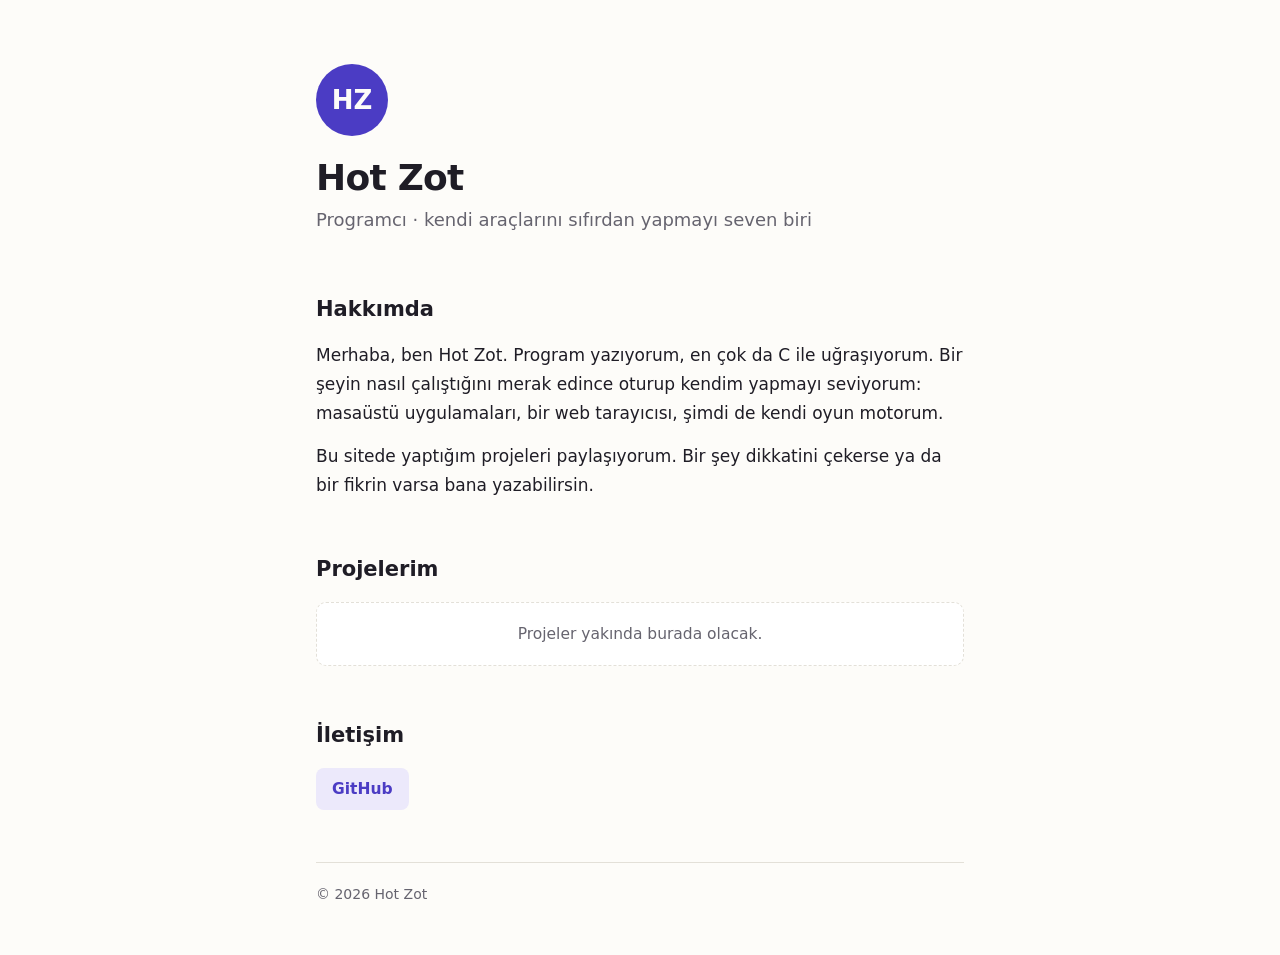
==== commit d1b1a407: "Siteyi sade bir kişisel sayfaya çevir Linux/ISO sayfaları, İngilizce sayfa, ekran görüntüleri ve sür" ====
--- a/index.html
+++ b/index.html
@@ -3,232 +3,114 @@
 <head>
 <meta charset="utf-8">
 <meta name="viewport" content="width=device-width, initial-scale=1">
-<title>Aether Linux · Hot Zot</title>
-<meta name="description" content="Ben Hot Zot. Aether'i yapıyorum: Arch Linux tabanlı, küçük, Türkçe bir Linux dağıtımı. Pencere yöneticisi, dosya yöneticisi, uygulama mağazası ve tarayıcısı kendi yazdığım programlar.">
-<link rel="alternate" hreflang="tr" href="https://aether-os.dev/">
-<link rel="alternate" hreflang="en" href="https://aether-os.dev/en/">
-<link rel="icon" href="img/aether.svg" type="image/svg+xml">
-<link rel="preconnect" href="https://fonts.googleapis.com">
-<link rel="preconnect" href="https://fonts.gstatic.com" crossorigin>
-<link rel="stylesheet" href="https://fonts.googleapis.com/css2?family=JetBrains+Mono:wght@400;700&display=swap">
-<link rel="stylesheet" href="stil.css">
+<title>Hot Zot</title>
+<meta name="description" content="Hot Zot'un kişisel sitesi: ben kimim ve yaptığım projeler.">
+<link rel="icon" href="data:image/svg+xml,%3Csvg xmlns='http://www.w3.org/2000/svg' viewBox='0 0 32 32'%3E%3Crect width='32' height='32' rx='7' fill='%234b3cc4'/%3E%3Ctext x='16' y='22' font-family='Arial' font-weight='700' font-size='17' fill='white' text-anchor='middle'%3EHZ%3C/text%3E%3C/svg%3E">
+<style>
+:root {
+  --bg: #fdfcf9; --yuzey: #ffffff; --fg: #1f1d26; --soluk: #66646f;
+  --cizgi: #e3e0d8; --vurgu: #4b3cc4; --vurgu-acik: #ece9fb;
+}
+@media (prefers-color-scheme: dark) {
+  :root:not([data-theme="light"]) {
+    --bg: #15141a; --yuzey: #1d1c24; --fg: #e6e4ee; --soluk: #9a98a6;
+    --cizgi: #33313d; --vurgu: #a99cff; --vurgu-acik: #28243f; color-scheme: dark;
+  }
+}
+:root[data-theme="dark"] {
+  --bg: #15141a; --yuzey: #1d1c24; --fg: #e6e4ee; --soluk: #9a98a6;
+  --cizgi: #33313d; --vurgu: #a99cff; --vurgu-acik: #28243f; color-scheme: dark;
+}
+* { box-sizing: border-box; }
+html { -webkit-text-size-adjust: 100%; }
+body {
+  margin: 0; background: var(--bg); color: var(--fg);
+  font: 17px/1.7 system-ui, -apple-system, "Segoe UI", Roboto, Arial, sans-serif;
+}
+a { color: var(--vurgu); text-underline-offset: 3px; }
+.sayfa { max-width: 680px; margin: 0 auto; padding: 64px 16px 48px; }
+
+header { margin-bottom: 56px; }
+.avatar {
+  width: 72px; height: 72px; border-radius: 50%; display: grid; place-items: center;
+  background: var(--vurgu); color: var(--bg); font-weight: 700; font-size: 26px; margin-bottom: 20px;
+}
+h1 { font-size: 36px; line-height: 1.2; letter-spacing: -.02em; margin: 0 0 6px; }
+.unvan { color: var(--soluk); font-size: 18px; margin: 0; }
+
+h2 { font-size: 21px; margin: 0 0 14px; }
+section { margin-bottom: 52px; }
+p { margin: 0 0 14px; }
+.soluk { color: var(--soluk); }
+
+.projeler { display: grid; gap: 14px; }
+.proje {
+  display: block; text-decoration: none; color: inherit;
+  background: var(--yuzey); border: 1px solid var(--cizgi); border-radius: 10px; padding: 18px 20px;
+}
+a.proje:hover { border-color: var(--vurgu); }
+.proje h3 { font-size: 17px; margin: 0 0 4px; color: var(--vurgu); }
+.proje p { margin: 0; color: var(--soluk); font-size: 15.5px; }
+.bos { border-style: dashed; text-align: center; color: var(--soluk); font-size: 15.5px; }
+
+.baglantilar { list-style: none; padding: 0; margin: 0; display: flex; flex-wrap: wrap; gap: 10px; }
+.baglantilar a {
+  display: inline-block; text-decoration: none; font-size: 15.5px; font-weight: 600;
+  padding: 8px 16px; border-radius: 8px; background: var(--vurgu-acik);
+}
+
+footer { border-top: 1px solid var(--cizgi); padding-top: 20px; color: var(--soluk); font-size: 14px; }
+
+@media (max-width: 560px) {
+  .sayfa { padding-top: 40px; }
+  h1 { font-size: 30px; }
+}
+</style>
 </head>
 <body>
+<div class="sayfa">
 
-<header class="ust">
-  <div class="kap">
-    <a class="logo" href="./"><img src="img/aether.svg" alt=""><span>AETHER</span></a>
-    <nav class="menu">
-      <a class="gizle" href="#ne-yapiyorum">ne yapıyorum</a>
-      <a href="#indir">indir</a>
-      <a class="gizle" href="#kurulum">kurulum</a>
-      <a href="https://github.com/1260120047-eng/aether-os">kaynak</a>
-      <a class="dil" href="en/" hreflang="en" lang="en">EN</a>
-    </nav>
-  </div>
+<header>
+  <div class="avatar" aria-hidden="true">HZ</div>
+  <h1>Hot Zot</h1>
+  <p class="unvan">Programcı · kendi araçlarını sıfırdan yapmayı seven biri</p>
 </header>
 
-<main class="kap">
+<section id="hakkimda">
+  <h2>Hakkımda</h2>
+  <p>Merhaba, ben Hot Zot. Program yazıyorum, en çok da C ile uğraşıyorum. Bir şeyin nasıl çalıştığını merak edince oturup kendim yapmayı seviyorum: masaüstü uygulamaları, bir web tarayıcısı, şimdi de kendi oyun motorum.</p>
+  <p>Bu sitede yaptığım projeleri paylaşıyorum. Bir şey dikkatini çekerse ya da bir fikrin varsa bana yazabilirsin.</p>
+</section>
 
-<div class="giris">
-  <a class="etiket" href="#surumler">yeni: 2.0 "Orion" · 9 Ekim 2026</a>
-  <h1>Merak ettiğim için <em>kendi işletim sistemimi</em> yapıyorum.</h1>
-  <p class="ozet">Merhaba, ben Hot Zot. Aether, Arch Linux üzerine kurduğum küçük, Türkçe bir Linux dağıtımı. Pencere yöneticisinden dosya yöneticisine, uygulama mağazasından web tarayıcısına kadar içindeki programların çoğunu kendim C ile yazdım.</p>
-  <div class="dugmeler">
-    <a class="dugme ana" href="https://github.com/1260120047-eng/aether/releases/download/2.0/aether-2.0-orion.iso">Aether 2.0'ı indir <small>ISO · 798 MB</small></a>
-    <a class="dugme" href="https://github.com/1260120047-eng/aether-os">Kaynak kodu (GitHub)</a>
-  </div>
-  <figure class="ekran">
-    <a href="img/dosyalar.webp"><img src="img/dosyalar.webp" width="1280" height="800" alt="Aether 2.0 masaüstü ve Aether Dosyalar"></a>
-    <figcaption>Aether 2.0 masaüstü ve kendi dosya yöneticim Aether Dosyalar.</figcaption>
-  </figure>
-</div>
+<section id="projeler">
+  <h2>Projelerim</h2>
+  <div class="projeler">
 
-<section id="ne-yapiyorum">
-  <div class="bolum-ust">
-    <h2>Ne yapıyorum</h2>
-    <p>Bir işletim sisteminin içinde neler döndüğünü görmek istedim. Sonra iş büyüdü ve kendi kurulum programı, ayarları, hatta kendi tarayıcısı olan bir şeye dönüştü. Hepsi açık kaynak.</p>
-  </div>
-  <div class="kartlar">
-    <div class="kart">
-      <div class="simge">A</div>
-      <h3>Aether Linux</h3>
-      <p>Açılışta RAM'den çalışan, beğenirsen diske (istersen Windows'un yanına) kurulan bir Linux dağıtımı. Arch depoları ve Flathub tek tıkla.</p>
-    </div>
-    <div class="kart">
-      <div class="simge">C</div>
-      <h3>Masaüstü uygulamaları</h3>
-      <p>Yörünge pencere yöneticisi, görev çubuğu, dosya yöneticisi, uygulama mağazası, görev yöneticisi, terminal ve kurulum programı. Hepsi C, GTK 3 ve Xlib ile.</p>
-    </div>
-    <div class="kart">
-      <div class="simge">E</div>
-      <h3>Eclipse tarayıcı</h3>
-      <p>WebKit tabanlı kendi web tarayıcım: sekmeler, yer imleri, gizli pencere ve reklam engelleyici. Windows 10/11 sürümü de var.</p>
-    </div>
+    <!--
+      Yeni proje eklemek için aşağıdaki bloğu kopyala, yorum işaretlerini kaldır
+      ve kendi bilgilerinle doldur. Dosyaları "projeler" klasörüne yükleyebilirsin;
+      o zaman href="projeler/dosya-adi.zip" gibi yazman yeterli.
+
+    <a class="proje" href="projeler/dosya-adi.zip">
+      <h3>Projenin adı</h3>
+      <p>Bir iki cümleyle ne işe yaradığı.</p>
+    </a>
+    -->
+
+    <div class="proje bos">Projeler yakında burada olacak.</div>
+
   </div>
 </section>
 
-<section id="icinde">
-  <div class="bolum-ust">
-    <h2>İçinde ne var</h2>
-    <p>Arch Linux tabanı ve güncel Linux çekirdeği üzerinde, Aether'e özel uygulamalar. Arayüz Türkçe, İngilizce de var.</p>
-  </div>
-  <div class="ozellikler">
-    <div class="ozellik"><h3>Uygulama Mağazası</h3><p>Arch depoları ve Flathub bir arada: Firefox, Discord, Steam, LibreOffice, OBS... tek tıkla.</p></div>
-    <div class="ozellik"><h3>Aether Dosyalar</h3><p>Kopyalama ilerlemesi, çöp kutusu, sürükle bırak, "Birlikte aç".</p></div>
-    <div class="ozellik"><h3>Görev Yöneticisi</h3><p>Ctrl+Shift+Esc. İşlemler ve CPU, bellek, disk, ağ grafikleri.</p></div>
-    <div class="ozellik"><h3>Oyun Modu</h3><p>Steam ve ekran kartı sürücüsü tek tıkla, performans modu.</p></div>
-    <div class="ozellik"><h3>Yörünge masaüstü</h3><p>Görev çubuğu, masaüstü simgeleri, Windows'takine benzer sağ tık menüleri, açık ve koyu tema.</p></div>
-    <div class="ozellik"><h3>Kurulum programı</h3><p>Dil, klavye, kullanıcı, disk. Windows'un yanına da kurabiliyor.</p></div>
-    <div class="ozellik"><h3>Günlük işler</h3><p>Wi-Fi, ses, bildirimler, Ayarlar'da Sürücüler sayfası. Sekmeli terminal, metin düzenleyici, hesap makinesi, Mayın Tarlası.</p></div>
-    <div class="ozellik"><h3>Geliştiriciler için</h3><p><code>gcc</code>, <code>make</code> ve <code>sudo pacman -S</code> hazır. Sanal makinelerde 3D hızlandırma.</p></div>
-  </div>
-
-  <div class="resimler">
-    <figure>
-      <a href="img/magaza.webp"><img src="img/magaza.webp" width="1280" height="800" alt="Uygulama Mağazası" loading="lazy"></a>
-      <figcaption>Uygulama Mağazası</figcaption>
-    </figure>
-    <figure>
-      <a href="img/gorev.webp"><img src="img/gorev.webp" width="1280" height="800" alt="Görev Yöneticisi" loading="lazy"></a>
-      <figcaption>Görev Yöneticisi</figcaption>
-    </figure>
-    <figure>
-      <a href="img/sagtik.webp"><img src="img/sagtik.webp" width="1280" height="800" alt="Masaüstü sağ tık menüsü" loading="lazy"></a>
-      <figcaption>Masaüstünde sağ tık</figcaption>
-    </figure>
-    <figure>
-      <a href="img/eclipse.webp"><img src="img/eclipse.webp" width="1102" height="750" alt="Eclipse tarayıcı" loading="lazy"></a>
-      <figcaption>Eclipse'in ana sayfası</figcaption>
-    </figure>
-  </div>
+<section id="iletisim">
+  <h2>İletişim</h2>
+  <ul class="baglantilar">
+    <li><a href="https://github.com/1260120047-eng">GitHub</a></li>
+  </ul>
 </section>
 
-<section id="indir">
-  <div class="bolum-ust">
-    <h2>İndir</h2>
-    <p>Şu anki sürüm <b>2.0 "Orion"</b>. Daha hafif bir şey istersen Alpine tabanlı 1.1 "Nebula" da duruyor.</p>
-  </div>
+<footer>© 2026 Hot Zot</footer>
 
-  <div class="tablo">
-  <table>
-    <tr><th>dosya</th><th>boyut</th><th>ne</th></tr>
-    <tr>
-      <td><a href="https://github.com/1260120047-eng/aether/releases/download/2.0/aether-2.0-orion.iso">aether-2.0-orion.iso</a>
-        <span class="sha">sha256: 1d5cd5a4cdbb0524d3dde89f4c6d397fb06f65e2c15a6b12d1f4a84f070a17bd</span></td>
-      <td class="boy">798 MB</td>
-      <td><b>2.0</b>, işletim sistemi, x86_64, BIOS + UEFI</td>
-    </tr>
-    <tr>
-      <td><a href="https://github.com/1260120047-eng/aether/releases/download/1.1/aether-1.1-nebula.iso">aether-1.1-nebula.iso</a>
-        <span class="sha">sha256: b7f82d963c78a9e3547463438df34c16fb24ee85f16842e20599a84706650dfa</span></td>
-      <td class="boy">485 MB</td>
-      <td>1.1, Alpine tabanlı, daha hafif; mağaza yok</td>
-    </tr>
-    <tr>
-      <td><a href="https://github.com/1260120047-eng/aether/releases/download/1.1/Eclipse-Windows.zip">Eclipse-Windows.zip</a>
-        <span class="sha">sha256: 4d2270a6167e861c8e8ca14c2fbdd2f535d514414b7749238180bb74ba35c0f3</span></td>
-      <td class="boy">575 KB</td>
-      <td>Eclipse tarayıcının Windows 10/11 sürümü</td>
-    </tr>
-  </table>
-  </div>
-
-  <p>İndirdikten sonra dosyanın sağlam olup olmadığını kontrol etmek istersen:</p>
-  <pre>sha256sum aether-2.0-orion.iso                    # Linux
-certutil -hashfile aether-2.0-orion.iso SHA256    # Windows</pre>
-
-  <p>Kodların hepsi <a href="https://github.com/1260120047-eng/aether-os">github.com/1260120047-eng/aether-os</a> adresinde, GPL-3.0 lisansıyla; nasıl derleneceği de orada yazıyor. 1.1'in kodları <a href="https://github.com/1260120047-eng/aether-os/tree/1.1">1.1 dalında</a>. Tüm dosyalar <a href="https://github.com/1260120047-eng/aether/releases">GitHub sürümler</a> sayfasında.</p>
-</section>
-
-<section id="kurulum">
-  <div class="bolum-ust">
-    <h2>Kurulum</h2>
-    <p>Ben VirtualBox ve QEMU'da denedim, oralarda sorunsuz çalışıyor.</p>
-  </div>
-
-  <ol class="adimlar">
-    <li>VirtualBox'ta yeni makine aç. Tür: Linux, sürüm: Arch Linux (64-bit).</li>
-    <li>En az 2 GB RAM (3 GB daha rahat), 10 GB disk ver.</li>
-    <li>İstersen Ayarlar → Ekran'da grafik denetleyiciyi <b>VMSVGA</b> yap, <b>3D hızlandırmayı etkinleştir</b>'i işaretle ve video belleğini 128 MB'a çıkar.</li>
-    <li>Ayarlar → Depolama'dan ISO'yu CD sürücüsüne tak, makineyi başlat.</li>
-    <li>Açılınca canlı oturuma şifresiz girer. İstediğin kadar dene, sonra masaüstündeki <b>Aether'i Kur</b>'a bas.</li>
-    <li>Kurulum bitince ISO'yu çıkarıp yeniden başlat ve kendi hesabınla gir.</li>
-  </ol>
-
-  <div class="not">
-    <p><b>Gerçek bilgisayarda Windows'un yanına kuracaksan:</b> önce önemli dosyalarını yedekle, Windows'ta hızlı başlatmayı ve BitLocker'ı kapat, BIOS/UEFI ayarlarından Secure Boot'u kapat. Kurulum programında "Windows'un yanına kur"u seçip Aether'e ne kadar yer vereceğini ayarlaman yeterli; açılışta Aether ile Windows arasında seçim yapabileceğin bir menü çıkar.</p>
-  </div>
-</section>
-
-<section id="sorunlar">
-  <div class="ikili">
-    <div>
-      <h2>Bilinen sorunlar</h2>
-      <ul>
-        <li>Gerçek donanımda test edilmedi, sadece sanal makinede deneyebildim. Denersen ne olduğunu yazarsan çok sevinirim.</li>
-        <li>Secure Boot desteklenmiyor, kapatman gerekiyor.</li>
-        <li>Ekran siyah kalırsa önyükleme menüsünden <b>Güvenli grafik</b>'i seç ya da VirtualBox'ta 3D hızlandırmayı kapat.</li>
-        <li>VirtualBox'ta altta kaplumbağa simgesi çıkıyorsa Windows'ta Hyper-V açık demektir, her şey çok yavaş çalışır.</li>
-        <li>Sadece 64 bit.</li>
-      </ul>
-    </div>
-    <div id="surumler">
-      <h2>Sürüm notları</h2>
-      <dl class="gunluk">
-        <dt>2.0 "Orion" <span class="soluk">· 9 Ekim 2026</span></dt>
-        <dd>Arch Linux tabanına geçildi. Uygulama Mağazası, Aether Dosyalar, Görev Yöneticisi, Oyun Modu, masaüstü simgeleri ve sağ tık menüleri, Windows'un yanına kurulum, <code>sudo</code>, sanal makinede 3D hızlandırma.</dd>
-        <dt>1.1 "Nebula" <span class="soluk">· 8 Ekim 2026</span></dt>
-        <dd>Openbox gitti, yerine kendi pencere yöneticim Yörünge ve görev çubuğu geldi. Bildirimler, Wi-Fi, Sürücüler sayfası, Eclipse'e reklam engelleyici, kendi terminalim. Açılış iki kattan fazla hızlandı.</dd>
-        <dt>1.0 "Nebula" <span class="soluk">· 7 Ekim 2026</span></dt>
-        <dd>İlk sürüm. NetSurf çıkarıldı, yerine Eclipse geldi.</dd>
-      </dl>
-    </div>
-  </div>
-</section>
-
-<section id="sirada">
-  <div class="not">
-    <p><b>Sırada ne var:</b> kendi oyun motorumun harita editörünü Aether'e taşımak istiyorum. Bir sonraki sürümde büyük ihtimalle o olacak.</p>
-  </div>
-</section>
-
-<section id="yorum">
-  <div class="bolum-ust">
-    <h2>Yorumlar</h2>
-    <p>Denediysen ne düşündüğünü yaz: neyi beğendin, ne bozuk, ne eklensin. Yorum için GitHub hesabı gerekiyor; hepsi <a href="https://github.com/1260120047-eng/aether/discussions">Discussions</a> sayfasında da duruyor.</p>
-  </div>
-
-  <div id="yorumlar">
-  <script src="https://giscus.app/client.js"
-          data-repo="1260120047-eng/aether"
-          data-repo-id="R_kgDOU_pYoA"
-          data-category="Announcements"
-          data-category-id="DIC_kwDOU_pYoM4DHRGf"
-          data-mapping="specific"
-          data-term="aether-1.0"
-          data-strict="0"
-          data-reactions-enabled="1"
-          data-emit-metadata="0"
-          data-input-position="top"
-          data-theme="preferred_color_scheme"
-          data-lang="tr"
-          data-loading="lazy"
-          crossorigin="anonymous"
-          async>
-  </script>
-  </div>
-</section>
-
-</main>
-
-<footer class="alt">
-  <div class="kap">
-    <p>Aether, Hot Zot tarafından yapıldı ve <a href="https://github.com/1260120047-eng/aether-os">açık kaynak</a> (GPL-3.0).</p>
-    <p>Arch Linux, Alpine, Linux, GTK, WebKit, VTE ve Mesa'yı yapan herkese, reklam listesi için AdAway'e teşekkürler.</p>
-    <p>Son güncelleme: 28 Ekim 2026</p>
-  </div>
-</footer>
-
+</div>
 </body>
 </html>
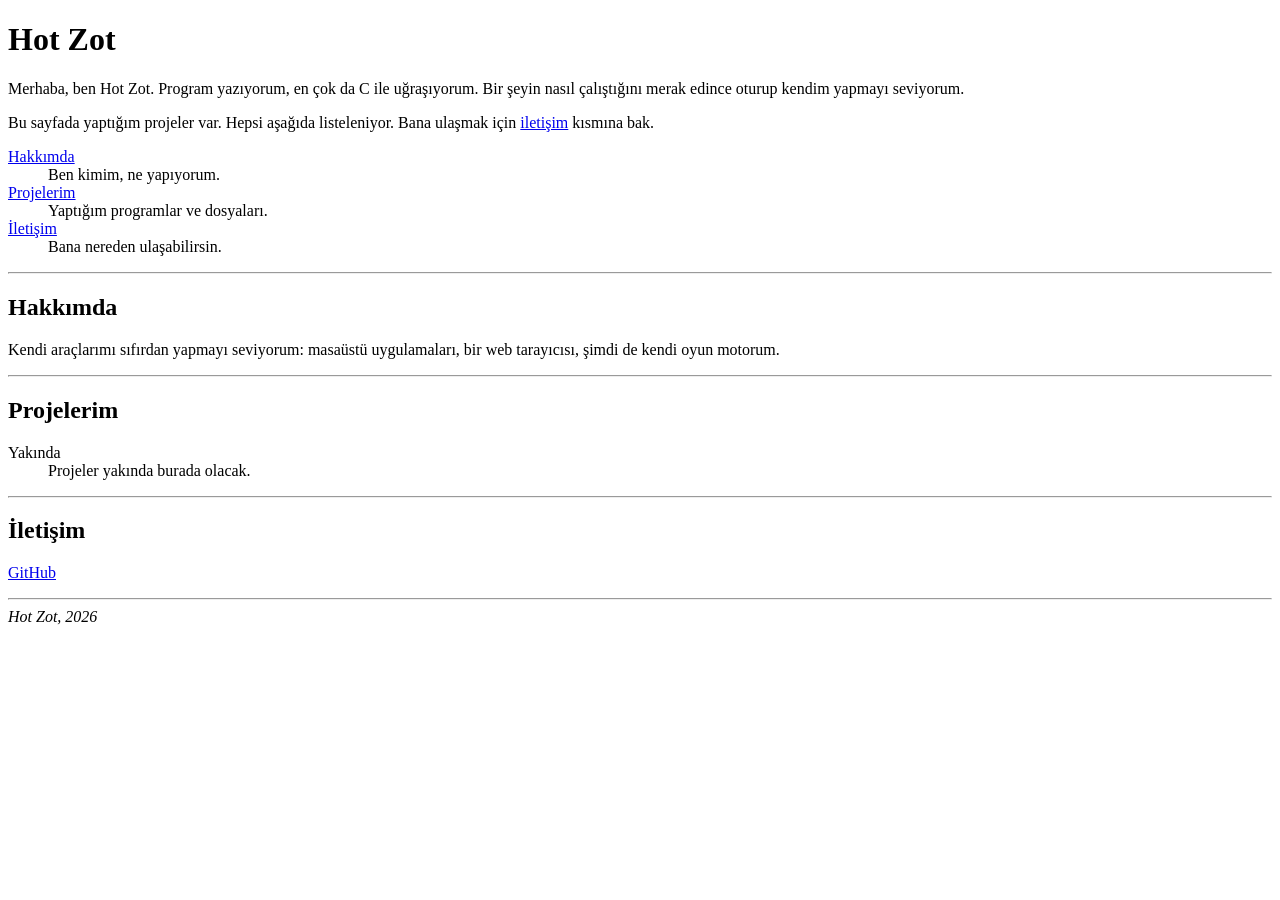
==== commit b5ef04f7: "Siteyi CSS'siz, eski usul düz HTML sayfasına çevir Tarayıcının varsayılan görünümü: başlıklar, <dl> " ====
--- a/index.html
+++ b/index.html
@@ -1,116 +1,63 @@
-<!doctype html>
+<!DOCTYPE html>
 <html lang="tr">
 <head>
 <meta charset="utf-8">
 <meta name="viewport" content="width=device-width, initial-scale=1">
 <title>Hot Zot</title>
-<meta name="description" content="Hot Zot'un kişisel sitesi: ben kimim ve yaptığım projeler.">
-<link rel="icon" href="data:image/svg+xml,%3Csvg xmlns='http://www.w3.org/2000/svg' viewBox='0 0 32 32'%3E%3Crect width='32' height='32' rx='7' fill='%234b3cc4'/%3E%3Ctext x='16' y='22' font-family='Arial' font-weight='700' font-size='17' fill='white' text-anchor='middle'%3EHZ%3C/text%3E%3C/svg%3E">
-<style>
-:root {
-  --bg: #fdfcf9; --yuzey: #ffffff; --fg: #1f1d26; --soluk: #66646f;
-  --cizgi: #e3e0d8; --vurgu: #4b3cc4; --vurgu-acik: #ece9fb;
-}
-@media (prefers-color-scheme: dark) {
-  :root:not([data-theme="light"]) {
-    --bg: #15141a; --yuzey: #1d1c24; --fg: #e6e4ee; --soluk: #9a98a6;
-    --cizgi: #33313d; --vurgu: #a99cff; --vurgu-acik: #28243f; color-scheme: dark;
-  }
-}
-:root[data-theme="dark"] {
-  --bg: #15141a; --yuzey: #1d1c24; --fg: #e6e4ee; --soluk: #9a98a6;
-  --cizgi: #33313d; --vurgu: #a99cff; --vurgu-acik: #28243f; color-scheme: dark;
-}
-* { box-sizing: border-box; }
-html { -webkit-text-size-adjust: 100%; }
-body {
-  margin: 0; background: var(--bg); color: var(--fg);
-  font: 17px/1.7 system-ui, -apple-system, "Segoe UI", Roboto, Arial, sans-serif;
-}
-a { color: var(--vurgu); text-underline-offset: 3px; }
-.sayfa { max-width: 680px; margin: 0 auto; padding: 64px 16px 48px; }
-
-header { margin-bottom: 56px; }
-.avatar {
-  width: 72px; height: 72px; border-radius: 50%; display: grid; place-items: center;
-  background: var(--vurgu); color: var(--bg); font-weight: 700; font-size: 26px; margin-bottom: 20px;
-}
-h1 { font-size: 36px; line-height: 1.2; letter-spacing: -.02em; margin: 0 0 6px; }
-.unvan { color: var(--soluk); font-size: 18px; margin: 0; }
-
-h2 { font-size: 21px; margin: 0 0 14px; }
-section { margin-bottom: 52px; }
-p { margin: 0 0 14px; }
-.soluk { color: var(--soluk); }
-
-.projeler { display: grid; gap: 14px; }
-.proje {
-  display: block; text-decoration: none; color: inherit;
-  background: var(--yuzey); border: 1px solid var(--cizgi); border-radius: 10px; padding: 18px 20px;
-}
-a.proje:hover { border-color: var(--vurgu); }
-.proje h3 { font-size: 17px; margin: 0 0 4px; color: var(--vurgu); }
-.proje p { margin: 0; color: var(--soluk); font-size: 15.5px; }
-.bos { border-style: dashed; text-align: center; color: var(--soluk); font-size: 15.5px; }
-
-.baglantilar { list-style: none; padding: 0; margin: 0; display: flex; flex-wrap: wrap; gap: 10px; }
-.baglantilar a {
-  display: inline-block; text-decoration: none; font-size: 15.5px; font-weight: 600;
-  padding: 8px 16px; border-radius: 8px; background: var(--vurgu-acik);
-}
-
-footer { border-top: 1px solid var(--cizgi); padding-top: 20px; color: var(--soluk); font-size: 14px; }
-
-@media (max-width: 560px) {
-  .sayfa { padding-top: 40px; }
-  h1 { font-size: 30px; }
-}
-</style>
 </head>
 <body>
-<div class="sayfa">
 
-<header>
-  <div class="avatar" aria-hidden="true">HZ</div>
-  <h1>Hot Zot</h1>
-  <p class="unvan">Programcı · kendi araçlarını sıfırdan yapmayı seven biri</p>
-</header>
+<h1>Hot Zot</h1>
 
-<section id="hakkimda">
-  <h2>Hakkımda</h2>
-  <p>Merhaba, ben Hot Zot. Program yazıyorum, en çok da C ile uğraşıyorum. Bir şeyin nasıl çalıştığını merak edince oturup kendim yapmayı seviyorum: masaüstü uygulamaları, bir web tarayıcısı, şimdi de kendi oyun motorum.</p>
-  <p>Bu sitede yaptığım projeleri paylaşıyorum. Bir şey dikkatini çekerse ya da bir fikrin varsa bana yazabilirsin.</p>
-</section>
+<p>Merhaba, ben Hot Zot. Program yazıyorum, en çok da C ile
+uğraşıyorum. Bir şeyin nasıl çalıştığını merak edince oturup kendim
+yapmayı seviyorum.</p>
 
-<section id="projeler">
-  <h2>Projelerim</h2>
-  <div class="projeler">
+<p>Bu sayfada yaptığım projeler var. Hepsi aşağıda listeleniyor.
+Bana ulaşmak için <a href="#iletisim">iletişim</a> kısmına bak.</p>
 
-    <!--
-      Yeni proje eklemek için aşağıdaki bloğu kopyala, yorum işaretlerini kaldır
-      ve kendi bilgilerinle doldur. Dosyaları "projeler" klasörüne yükleyebilirsin;
-      o zaman href="projeler/dosya-adi.zip" gibi yazman yeterli.
+<dl>
+<dt><a href="#hakkimda">Hakkımda</a></dt>
+<dd>Ben kimim, ne yapıyorum.</dd>
+<dt><a href="#projeler">Projelerim</a></dt>
+<dd>Yaptığım programlar ve dosyaları.</dd>
+<dt><a href="#iletisim">İletişim</a></dt>
+<dd>Bana nereden ulaşabilirsin.</dd>
+</dl>
 
-    <a class="proje" href="projeler/dosya-adi.zip">
-      <h3>Projenin adı</h3>
-      <p>Bir iki cümleyle ne işe yaradığı.</p>
-    </a>
-    -->
+<hr>
 
-    <div class="proje bos">Projeler yakında burada olacak.</div>
+<h2><a name="hakkimda" id="hakkimda">Hakkımda</a></h2>
 
-  </div>
-</section>
+<p>Kendi araçlarımı sıfırdan yapmayı seviyorum: masaüstü uygulamaları,
+bir web tarayıcısı, şimdi de kendi oyun motorum.</p>
 
-<section id="iletisim">
-  <h2>İletişim</h2>
-  <ul class="baglantilar">
-    <li><a href="https://github.com/1260120047-eng">GitHub</a></li>
-  </ul>
-</section>
+<hr>
 
-<footer>© 2026 Hot Zot</footer>
+<h2><a name="projeler" id="projeler">Projelerim</a></h2>
 
-</div>
+<!--
+  Yeni proje eklemek için aşağıdaki iki satırı kopyala, <dl> ile </dl>
+  arasına yapıştır ve doldur. Dosyaları "projeler" klasörüne yükle.
+
+  <dt><a href="projeler/dosya-adi.zip">Projenin adı</a></dt>
+  <dd>Bir iki cümleyle ne işe yaradığı.</dd>
+-->
+
+<dl>
+<dt>Yakında</dt>
+<dd>Projeler yakında burada olacak.</dd>
+</dl>
+
+<hr>
+
+<h2><a name="iletisim" id="iletisim">İletişim</a></h2>
+
+<p><a href="https://github.com/1260120047-eng">GitHub</a></p>
+
+<hr>
+
+<address>Hot Zot, 2026</address>
+
 </body>
 </html>
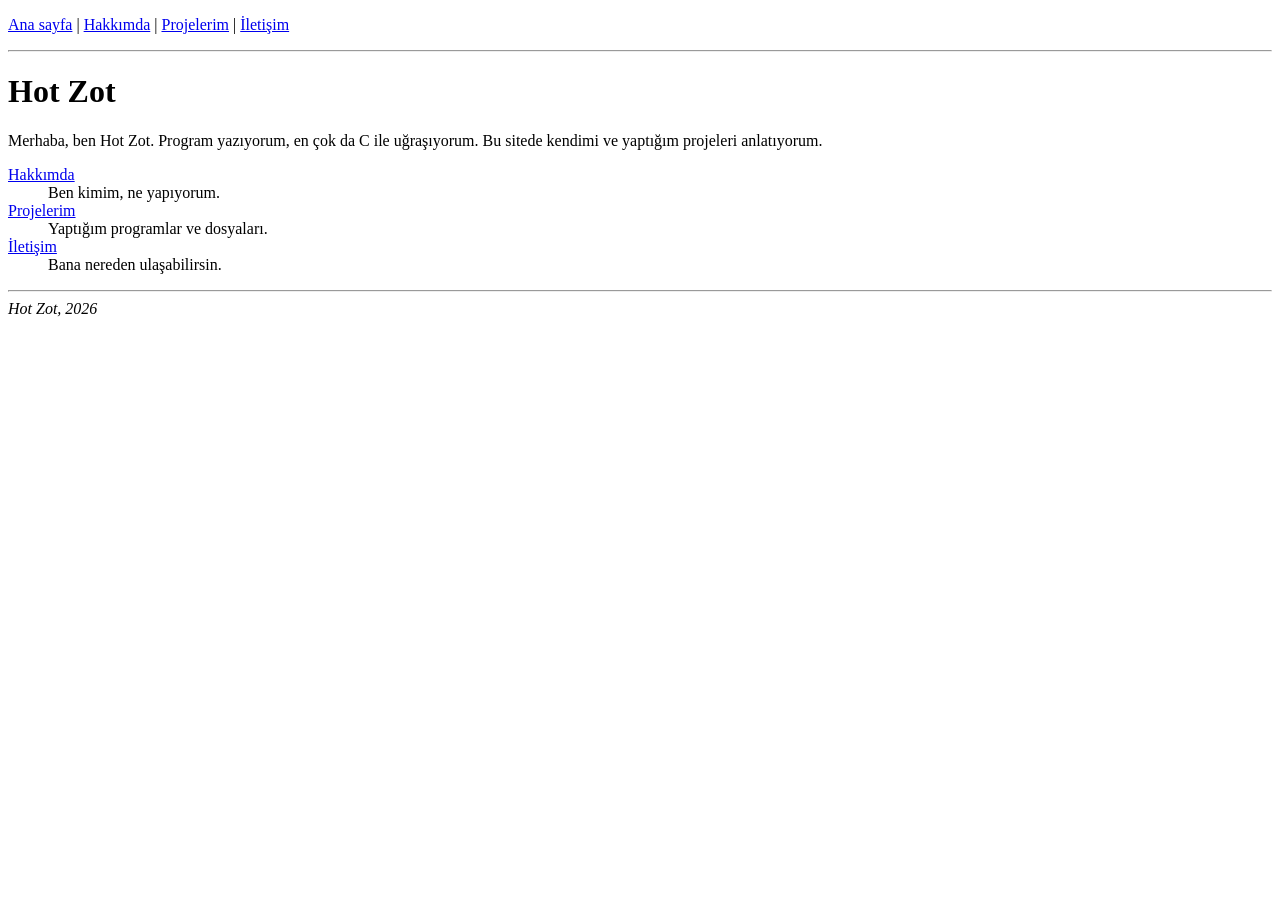
==== commit 40ba86c6: "Siteyi sayfalara ayır: Hakkımda, Projelerim, İletişim Her bölüm kendi HTML sayfasında; her sayfanın " ====
--- a/index.html
+++ b/index.html
@@ -7,53 +7,23 @@
 </head>
 <body>
 
+<p><a href="index.html">Ana sayfa</a> | <a href="hakkimda.html">Hakkımda</a> | <a href="projeler.html">Projelerim</a> | <a href="iletisim.html">İletişim</a></p>
+
+<hr>
+
 <h1>Hot Zot</h1>
 
 <p>Merhaba, ben Hot Zot. Program yazıyorum, en çok da C ile
-uğraşıyorum. Bir şeyin nasıl çalıştığını merak edince oturup kendim
-yapmayı seviyorum.</p>
-
-<p>Bu sayfada yaptığım projeler var. Hepsi aşağıda listeleniyor.
-Bana ulaşmak için <a href="#iletisim">iletişim</a> kısmına bak.</p>
+uğraşıyorum. Bu sitede kendimi ve yaptığım projeleri anlatıyorum.</p>
 
 <dl>
-<dt><a href="#hakkimda">Hakkımda</a></dt>
+<dt><a href="hakkimda.html">Hakkımda</a></dt>
 <dd>Ben kimim, ne yapıyorum.</dd>
-<dt><a href="#projeler">Projelerim</a></dt>
+<dt><a href="projeler.html">Projelerim</a></dt>
 <dd>Yaptığım programlar ve dosyaları.</dd>
-<dt><a href="#iletisim">İletişim</a></dt>
+<dt><a href="iletisim.html">İletişim</a></dt>
 <dd>Bana nereden ulaşabilirsin.</dd>
 </dl>
-
-<hr>
-
-<h2><a name="hakkimda" id="hakkimda">Hakkımda</a></h2>
-
-<p>Kendi araçlarımı sıfırdan yapmayı seviyorum: masaüstü uygulamaları,
-bir web tarayıcısı, şimdi de kendi oyun motorum.</p>
-
-<hr>
-
-<h2><a name="projeler" id="projeler">Projelerim</a></h2>
-
-<!--
-  Yeni proje eklemek için aşağıdaki iki satırı kopyala, <dl> ile </dl>
-  arasına yapıştır ve doldur. Dosyaları "projeler" klasörüne yükle.
-
-  <dt><a href="projeler/dosya-adi.zip">Projenin adı</a></dt>
-  <dd>Bir iki cümleyle ne işe yaradığı.</dd>
--->
-
-<dl>
-<dt>Yakında</dt>
-<dd>Projeler yakında burada olacak.</dd>
-</dl>
-
-<hr>
-
-<h2><a name="iletisim" id="iletisim">İletişim</a></h2>
-
-<p><a href="https://github.com/1260120047-eng">GitHub</a></p>
 
 <hr>
 
